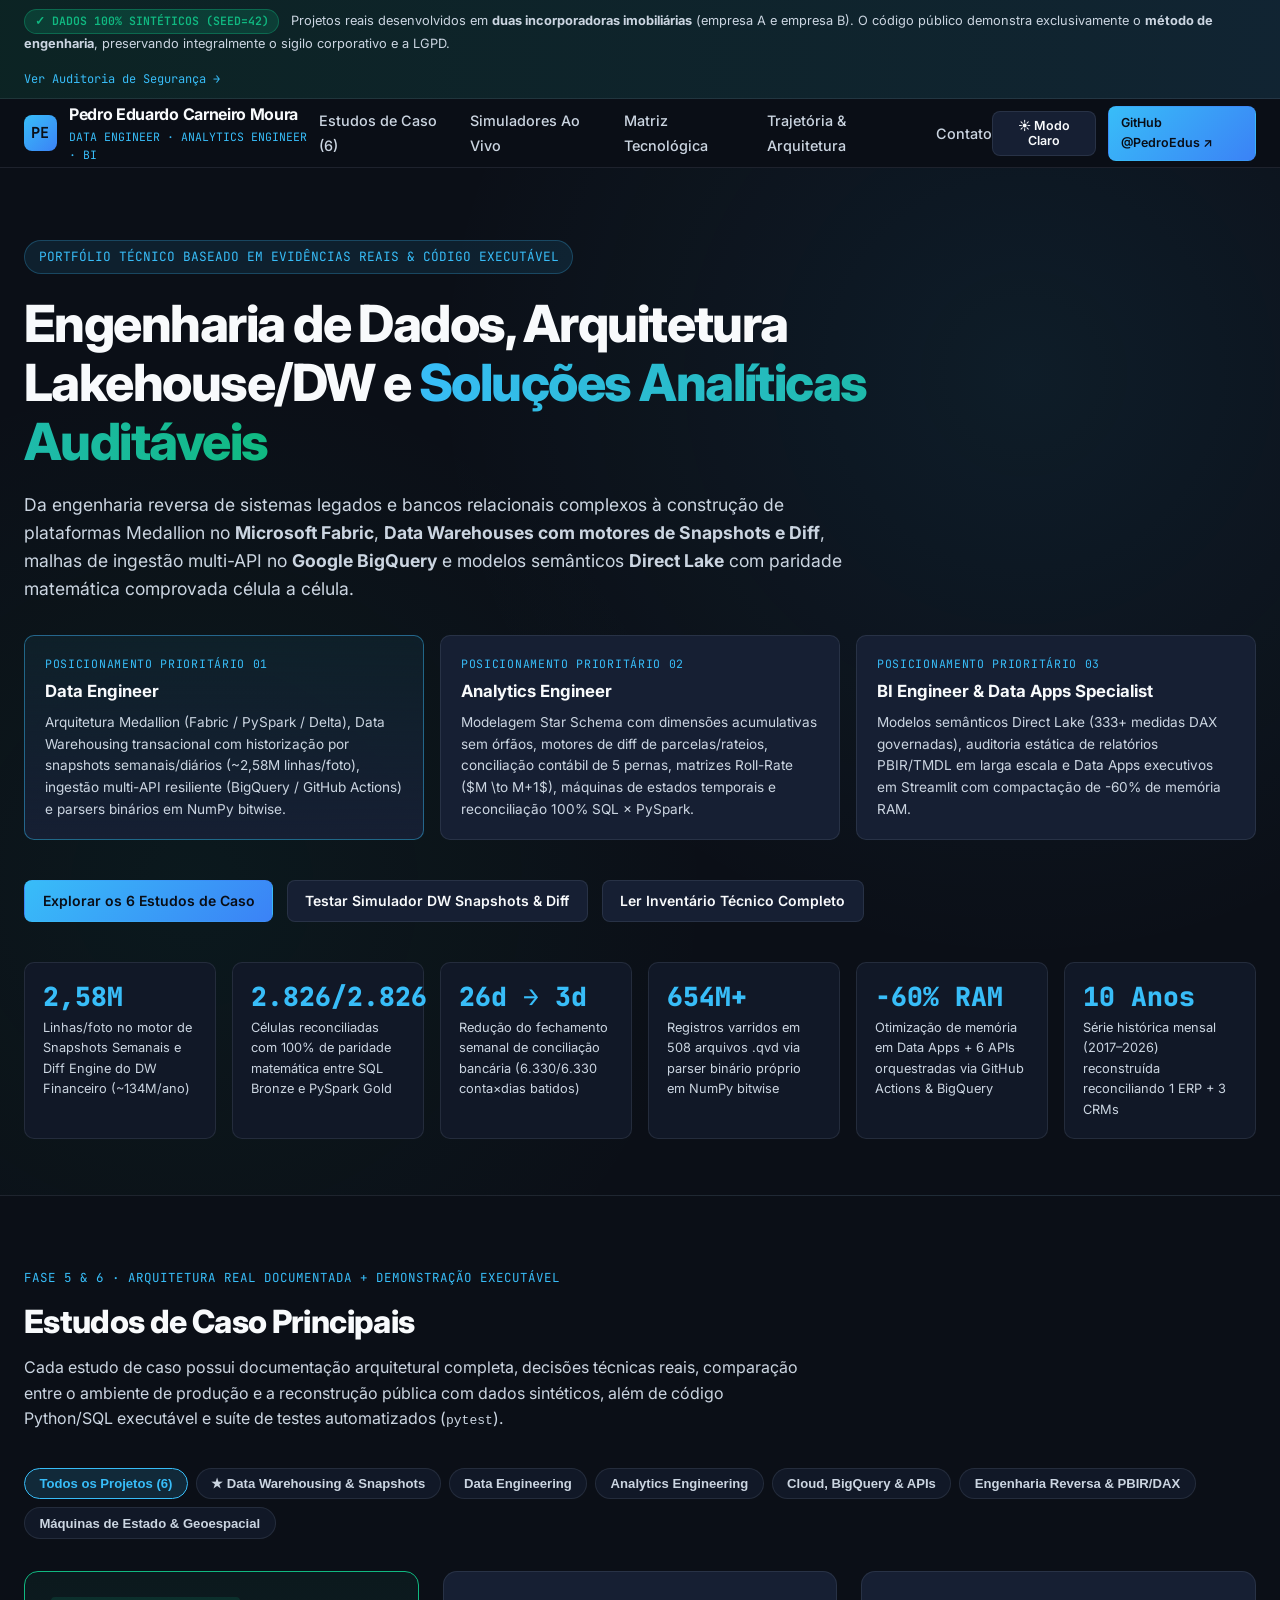
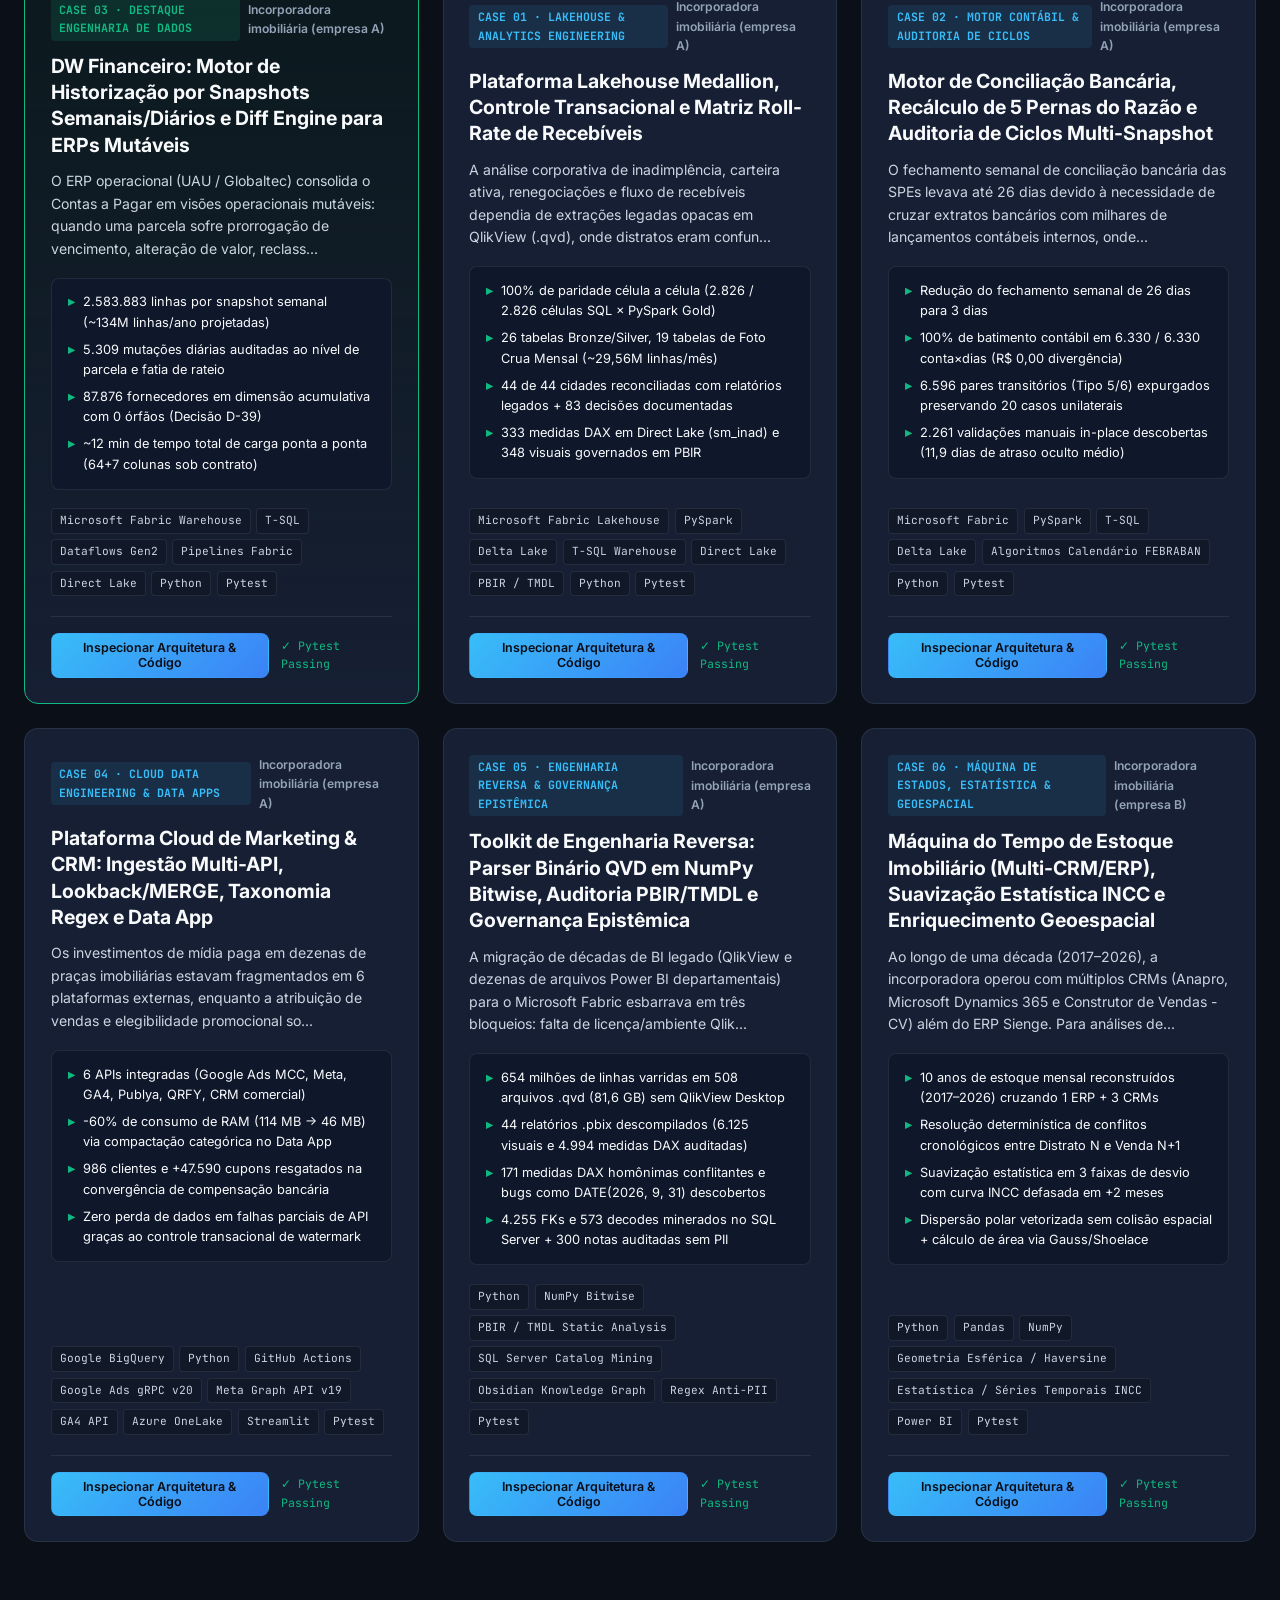
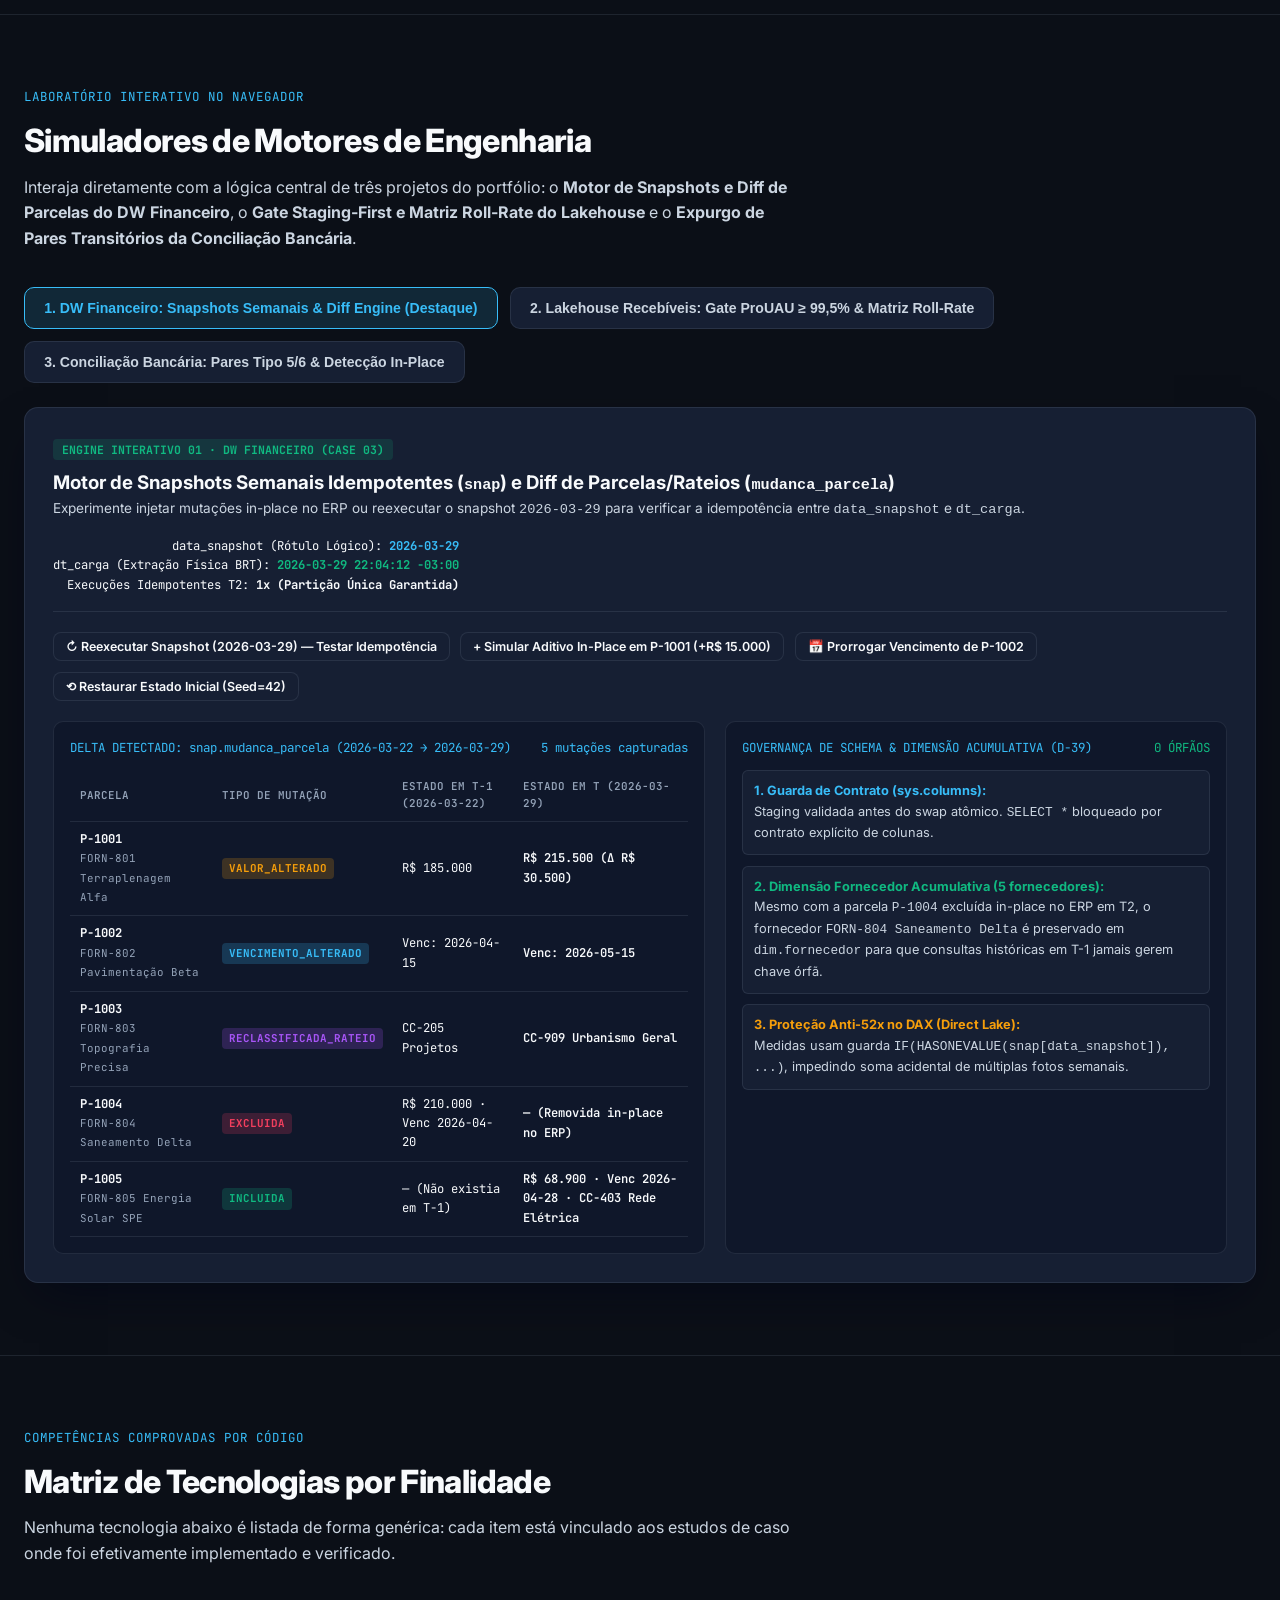
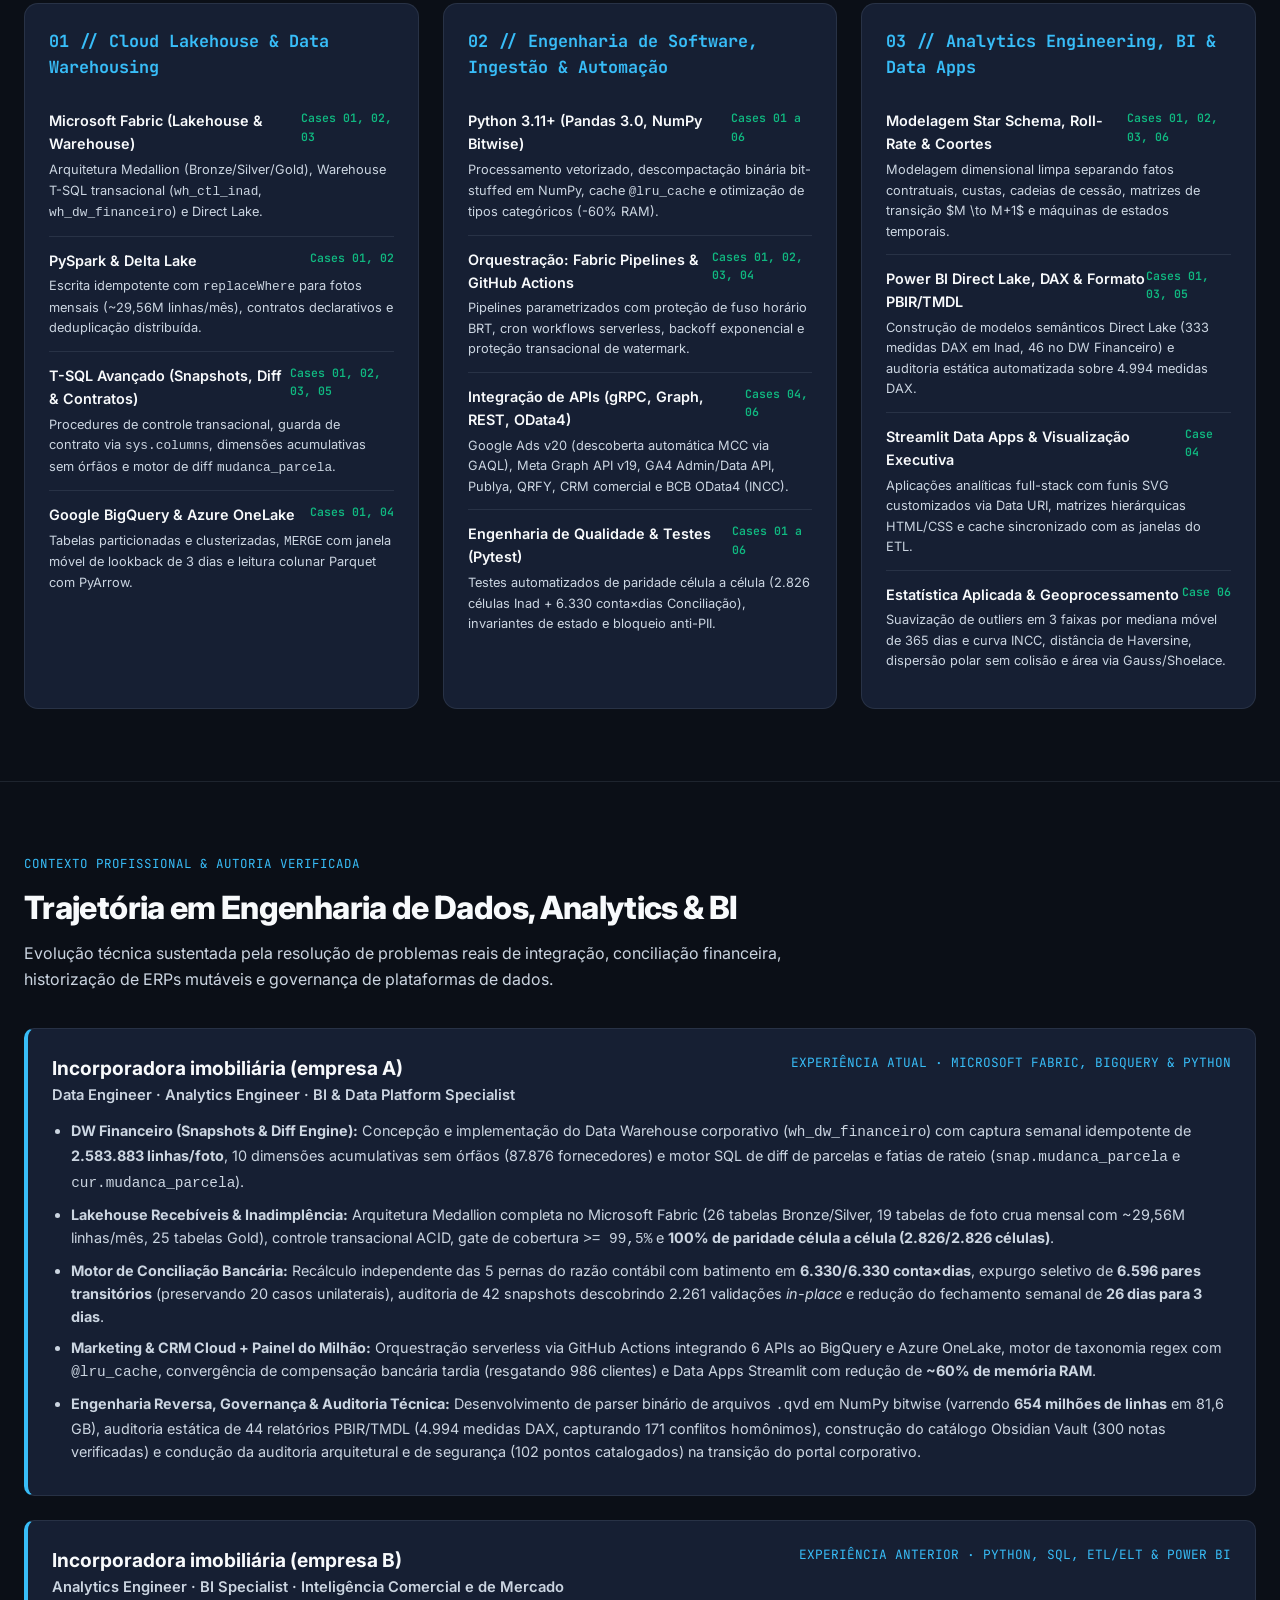
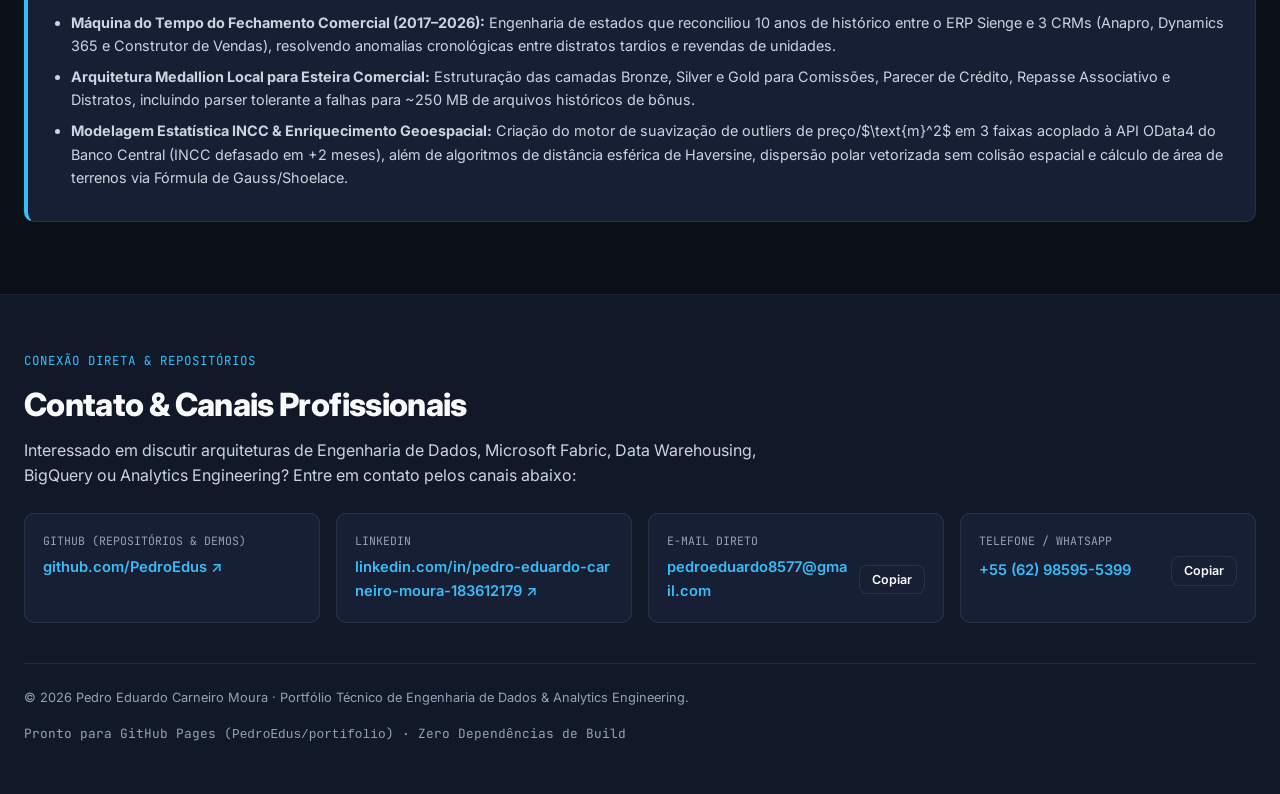
==== portfolio-site/index.html @ 9c54099f "Substitui o site simples pelo portfólio técnico detalhado Publica o site estático com 6 estudos de c" ====
<!DOCTYPE html>
<html lang="pt-BR" data-theme="dark">
<head>
  <meta charset="UTF-8" />
  <meta name="viewport" content="width=device-width, initial-scale=1.0" />
  <title>Pedro Eduardo Carneiro Moura | Portfólio de Engenharia de Dados, Analytics Engineering & BI</title>
  <meta name="description" content="Portfólio Técnico de Engenharia de Dados, Analytics Engineering e Business Intelligence construído a partir de arquiteturas reais em Microsoft Fabric, Data Warehouse Snapshots, PySpark, BigQuery e Python." />
  <link rel="preconnect" href="https://fonts.googleapis.com">
  <link rel="preconnect" href="https://fonts.gstatic.com" crossorigin>
  <link href="https://fonts.googleapis.com/css2?family=Inter:wght@400;500;600;700;800&family=JetBrains+Mono:wght@400;600;700&display=swap" rel="stylesheet">
  <link rel="stylesheet" href="assets/css/styles.css" />
</head>
<body>

  <!-- Top Governance & Confidentiality Banner -->
  <div class="gov-banner">
    <div class="container gov-banner-inner">
      <div>
        <span class="gov-badge">✓ DADOS 100% SINTÉTICOS (SEED=42)</span>
        <span style="margin-left: 0.5rem;">
          Projetos reais desenvolvidos em <strong>duas incorporadoras imobiliárias</strong> (empresa A e empresa B). O código público demonstra exclusivamente o <strong>método de engenharia</strong>, preservando integralmente o sigilo corporativo e a LGPD.
        </span>
      </div>
      <a href="../docs/03-revisao-seguranca.md" style="color: var(--accent-cyan); font-family: var(--font-mono); font-size: 0.75rem; text-decoration: none;">
        Ver Auditoria de Segurança →
      </a>
    </div>
  </div>

  <!-- Sticky Navigation -->
  <header class="navbar">
    <div class="container nav-inner">
      <a href="#topo" class="brand">
        <div class="brand-mark">PE</div>
        <div class="brand-text">
          <span class="brand-name">Pedro Eduardo Carneiro Moura</span>
          <span class="brand-role">DATA ENGINEER · ANALYTICS ENGINEER · BI</span>
        </div>
      </a>

      <ul class="nav-links">
        <li><a href="#estudos-de-caso">Estudos de Caso (6)</a></li>
        <li><a href="#simuladores">Simuladores Ao Vivo</a></li>
        <li><a href="#stack-tecnica">Matriz Tecnológica</a></li>
        <li><a href="#trajetoria">Trajetória & Arquitetura</a></li>
        <li><a href="#contato">Contato</a></li>
      </ul>

      <div class="nav-actions">
        <button id="theme-toggle-btn" class="btn btn-outline btn-sm" onclick="toggleTheme()">
          ☀ Modo Claro
        </button>
        <a href="https://github.com/PedroEdus" target="_blank" rel="noopener noreferrer" class="btn btn-primary btn-sm">
          GitHub @PedroEdus ↗
        </a>
      </div>
    </div>
  </header>

  <!-- Hero Section -->
  <section id="topo" class="hero">
    <div class="container">
      <div class="hero-eyebrow">
        <span>PORTFÓLIO TÉCNICO BASEADO EM EVIDÊNCIAS REAIS & CÓDIGO EXECUTÁVEL</span>
      </div>
      <h1 class="hero-title">
        Engenharia de Dados, Arquitetura Lakehouse/DW e <span>Soluções Analíticas Auditáveis</span>
      </h1>
      <p class="hero-subtitle">
        Da engenharia reversa de sistemas legados e bancos relacionais complexos à construção de plataformas Medallion no <strong>Microsoft Fabric</strong>, <strong>Data Warehouses com motores de Snapshots e Diff</strong>, malhas de ingestão multi-API no <strong>Google BigQuery</strong> e modelos semânticos <strong>Direct Lake</strong> com paridade matemática comprovada célula a célula.
      </p>

      <!-- Priority Positioning Cards -->
      <div class="positioning-grid">
        <div class="pos-card rank-1">
          <div class="pos-rank">Posicionamento Prioritário 01</div>
          <div class="pos-role">Data Engineer</div>
          <p class="pos-desc">
            Arquitetura Medallion (Fabric / PySpark / Delta), Data Warehousing transacional com historização por snapshots semanais/diários (~2,58M linhas/foto), ingestão multi-API resiliente (BigQuery / GitHub Actions) e parsers binários em NumPy bitwise.
          </p>
        </div>
        <div class="pos-card">
          <div class="pos-rank">Posicionamento Prioritário 02</div>
          <div class="pos-role">Analytics Engineer</div>
          <p class="pos-desc">
            Modelagem Star Schema com dimensões acumulativas sem órfãos, motores de diff de parcelas/rateios, conciliação contábil de 5 pernas, matrizes Roll-Rate ($M \to M+1$), máquinas de estados temporais e reconciliação 100% SQL × PySpark.
          </p>
        </div>
        <div class="pos-card">
          <div class="pos-rank">Posicionamento Prioritário 03</div>
          <div class="pos-role">BI Engineer & Data Apps Specialist</div>
          <p class="pos-desc">
            Modelos semânticos Direct Lake (333+ medidas DAX governadas), auditoria estática de relatórios PBIR/TMDL em larga escala e Data Apps executivos em Streamlit com compactação de -60% de memória RAM.
          </p>
        </div>
      </div>

      <div style="display: flex; flex-wrap: wrap; gap: 0.85rem; margin-bottom: 2.5rem;">
        <a href="#estudos-de-caso" class="btn btn-primary">Explorar os 6 Estudos de Caso</a>
        <a href="#simuladores" class="btn btn-outline">Testar Simulador DW Snapshots & Diff</a>
        <a href="../docs/01-inventario.md" class="btn btn-outline">Ler Inventário Técnico Completo</a>
      </div>

      <!-- Verified Impact Counters -->
      <div class="stats-grid">
        <div class="stat-card" onclick="openProjectModal('projeto-03-dw-snapshots-diff')">
          <div class="stat-value">2,58M</div>
          <div class="stat-label">Linhas/foto no motor de Snapshots Semanais e Diff Engine do DW Financeiro (~134M/ano)</div>
        </div>
        <div class="stat-card" onclick="openProjectModal('projeto-01-lakehouse-recebiveis')">
          <div class="stat-value">2.826/2.826</div>
          <div class="stat-label">Células reconciliadas com 100% de paridade matemática entre SQL Bronze e PySpark Gold</div>
        </div>
        <div class="stat-card" onclick="openProjectModal('projeto-02-conciliacao-bancaria')">
          <div class="stat-value">26d → 3d</div>
          <div class="stat-label">Redução do fechamento semanal de conciliação bancária (6.330/6.330 conta×dias batidos)</div>
        </div>
        <div class="stat-card" onclick="openProjectModal('projeto-05-engenharia-reversa-bi')">
          <div class="stat-value">654M+</div>
          <div class="stat-label">Registros varridos em 508 arquivos .qvd via parser binário próprio em NumPy bitwise</div>
        </div>
        <div class="stat-card" onclick="openProjectModal('projeto-04-marketing-crm-cloud')">
          <div class="stat-value">-60% RAM</div>
          <div class="stat-label">Otimização de memória em Data Apps + 6 APIs orquestradas via GitHub Actions & BigQuery</div>
        </div>
        <div class="stat-card" onclick="openProjectModal('projeto-06-maquina-estados-imobiliario')">
          <div class="stat-value">10 Anos</div>
          <div class="stat-label">Série histórica mensal (2017–2026) reconstruída reconciliando 1 ERP + 3 CRMs</div>
        </div>
      </div>
    </div>
  </section>

  <!-- Section: 6 Case Studies -->
  <section id="estudos-de-caso" class="section">
    <div class="container">
      <div class="section-header">
        <span class="section-tag">FASE 5 & 6 · ARQUITETURA REAL DOCUMENTADA + DEMONSTRAÇÃO EXECUTÁVEL</span>
        <h2 class="section-title">Estudos de Caso Principais</h2>
        <p class="section-desc">
          Cada estudo de caso possui documentação arquitetural completa, decisões técnicas reais, comparação entre o ambiente de produção e a reconstrução pública com dados sintéticos, além de código Python/SQL executável e suíte de testes automatizados (<code>pytest</code>).
        </p>
      </div>

      <!-- Filter Bar -->
      <div class="filter-bar">
        <button class="filter-chip active" onclick="setFilter('ALL', this)">Todos os Projetos (6)</button>
        <button class="filter-chip" onclick="setFilter('Data Warehousing & Snapshots', this)">★ Data Warehousing & Snapshots</button>
        <button class="filter-chip" onclick="setFilter('Data Engineering', this)">Data Engineering</button>
        <button class="filter-chip" onclick="setFilter('Analytics Engineering', this)">Analytics Engineering</button>
        <button class="filter-chip" onclick="setFilter('Cloud & APIs', this)">Cloud, BigQuery & APIs</button>
        <button class="filter-chip" onclick="setFilter('Reverse Engineering & Governance', this)">Engenharia Reversa & PBIR/DAX</button>
        <button class="filter-chip" onclick="setFilter('State Machines & Algorithms', this)">Máquinas de Estado & Geoespacial</button>
      </div>

      <!-- Projects Grid populated by app.js -->
      <div id="projects-grid" class="projects-grid"></div>
    </div>
  </section>

  <!-- Section: Interactive Engineering Simulators -->
  <section id="simuladores" class="section">
    <div class="container">
      <div class="section-header">
        <span class="section-tag">LABORATÓRIO INTERATIVO NO NAVEGADOR</span>
        <h2 class="section-title">Simuladores de Motores de Engenharia</h2>
        <p class="section-desc">
          Interaja diretamente com a lógica central de três projetos do portfólio: o <strong>Motor de Snapshots e Diff de Parcelas do DW Financeiro</strong>, o <strong>Gate Staging-First e Matriz Roll-Rate do Lakehouse</strong> e o <strong>Expurgo de Pares Transitórios da Conciliação Bancária</strong>.
        </p>
      </div>

      <div class="sim-tabs">
        <button class="sim-tab active" onclick="switchSimulatorTab('dw', this)">
          1. DW Financeiro: Snapshots Semanais & Diff Engine (Destaque)
        </button>
        <button class="sim-tab" onclick="switchSimulatorTab('lakehouse', this)">
          2. Lakehouse Recebíveis: Gate ProUAU ≥ 99,5% & Matriz Roll-Rate
        </button>
        <button class="sim-tab" onclick="switchSimulatorTab('conciliacao', this)">
          3. Conciliação Bancária: Pares Tipo 5/6 & Detecção In-Place
        </button>
      </div>

      <div id="simulator-Mount" class="simulator-panel"></div>
    </div>
  </section>

  <!-- Section: Technical Stack Matrix -->
  <section id="stack-tecnica" class="section">
    <div class="container">
      <div class="section-header">
        <span class="section-tag">COMPETÊNCIAS COMPROVADAS POR CÓDIGO</span>
        <h2 class="section-title">Matriz de Tecnologias por Finalidade</h2>
        <p class="section-desc">
          Nenhuma tecnologia abaixo é listada de forma genérica: cada item está vinculado aos estudos de caso onde foi efetivamente implementado e verificado.
        </p>
      </div>

      <div class="stack-columns">
        <div class="stack-group">
          <h3>01 // Cloud Lakehouse & Data Warehousing</h3>
          <div class="stack-item">
            <div class="stack-item-top">
              <span>Microsoft Fabric (Lakehouse & Warehouse)</span>
              <span class="stack-level">Cases 01, 02, 03</span>
            </div>
            <p style="font-size: 0.8rem; color: var(--text-secondary);">Arquitetura Medallion (Bronze/Silver/Gold), Warehouse T-SQL transacional (<code>wh_ctl_inad</code>, <code>wh_dw_financeiro</code>) e Direct Lake.</p>
          </div>
          <div class="stack-item">
            <div class="stack-item-top">
              <span>PySpark & Delta Lake</span>
              <span class="stack-level">Cases 01, 02</span>
            </div>
            <p style="font-size: 0.8rem; color: var(--text-secondary);">Escrita idempotente com <code>replaceWhere</code> para fotos mensais (~29,56M linhas/mês), contratos declarativos e deduplicação distribuída.</p>
          </div>
          <div class="stack-item">
            <div class="stack-item-top">
              <span>T-SQL Avançado (Snapshots, Diff & Contratos)</span>
              <span class="stack-level">Cases 01, 02, 03, 05</span>
            </div>
            <p style="font-size: 0.8rem; color: var(--text-secondary);">Procedures de controle transacional, guarda de contrato via <code>sys.columns</code>, dimensões acumulativas sem órfãos e motor de diff <code>mudanca_parcela</code>.</p>
          </div>
          <div class="stack-item">
            <div class="stack-item-top">
              <span>Google BigQuery & Azure OneLake</span>
              <span class="stack-level">Cases 01, 04</span>
            </div>
            <p style="font-size: 0.8rem; color: var(--text-secondary);">Tabelas particionadas e clusterizadas, <code>MERGE</code> com janela móvel de lookback de 3 dias e leitura colunar Parquet com PyArrow.</p>
          </div>
        </div>

        <div class="stack-group">
          <h3>02 // Engenharia de Software, Ingestão & Automação</h3>
          <div class="stack-item">
            <div class="stack-item-top">
              <span>Python 3.11+ (Pandas 3.0, NumPy Bitwise)</span>
              <span class="stack-level">Cases 01 a 06</span>
            </div>
            <p style="font-size: 0.8rem; color: var(--text-secondary);">Processamento vetorizado, descompactação binária bit-stuffed em NumPy, cache <code>@lru_cache</code> e otimização de tipos categóricos (-60% RAM).</p>
          </div>
          <div class="stack-item">
            <div class="stack-item-top">
              <span>Orquestração: Fabric Pipelines & GitHub Actions</span>
              <span class="stack-level">Cases 01, 02, 03, 04</span>
            </div>
            <p style="font-size: 0.8rem; color: var(--text-secondary);">Pipelines parametrizados com proteção de fuso horário BRT, cron workflows serverless, backoff exponencial e proteção transacional de watermark.</p>
          </div>
          <div class="stack-item">
            <div class="stack-item-top">
              <span>Integração de APIs (gRPC, Graph, REST, OData4)</span>
              <span class="stack-level">Cases 04, 06</span>
            </div>
            <p style="font-size: 0.8rem; color: var(--text-secondary);">Google Ads v20 (descoberta automática MCC via GAQL), Meta Graph API v19, GA4 Admin/Data API, Publya, QRFY, CRM comercial e BCB OData4 (INCC).</p>
          </div>
          <div class="stack-item">
            <div class="stack-item-top">
              <span>Engenharia de Qualidade & Testes (Pytest)</span>
              <span class="stack-level">Cases 01 a 06</span>
            </div>
            <p style="font-size: 0.8rem; color: var(--text-secondary);">Testes automatizados de paridade célula a célula (2.826 células Inad + 6.330 conta×dias Conciliação), invariantes de estado e bloqueio anti-PII.</p>
          </div>
        </div>

        <div class="stack-group">
          <h3>03 // Analytics Engineering, BI & Data Apps</h3>
          <div class="stack-item">
            <div class="stack-item-top">
              <span>Modelagem Star Schema, Roll-Rate & Coortes</span>
              <span class="stack-level">Cases 01, 02, 03, 06</span>
            </div>
            <p style="font-size: 0.8rem; color: var(--text-secondary);">Modelagem dimensional limpa separando fatos contratuais, custas, cadeias de cessão, matrizes de transição $M \to M+1$ e máquinas de estados temporais.</p>
          </div>
          <div class="stack-item">
            <div class="stack-item-top">
              <span>Power BI Direct Lake, DAX & Formato PBIR/TMDL</span>
              <span class="stack-level">Cases 01, 03, 05</span>
            </div>
            <p style="font-size: 0.8rem; color: var(--text-secondary);">Construção de modelos semânticos Direct Lake (333 medidas DAX em Inad, 46 no DW Financeiro) e auditoria estática automatizada sobre 4.994 medidas DAX.</p>
          </div>
          <div class="stack-item">
            <div class="stack-item-top">
              <span>Streamlit Data Apps & Visualização Executiva</span>
              <span class="stack-level">Case 04</span>
            </div>
            <p style="font-size: 0.8rem; color: var(--text-secondary);">Aplicações analíticas full-stack com funis SVG customizados via Data URI, matrizes hierárquicas HTML/CSS e cache sincronizado com as janelas do ETL.</p>
          </div>
          <div class="stack-item">
            <div class="stack-item-top">
              <span>Estatística Aplicada & Geoprocessamento</span>
              <span class="stack-level">Case 06</span>
            </div>
            <p style="font-size: 0.8rem; color: var(--text-secondary);">Suavização de outliers em 3 faixas por mediana móvel de 365 dias e curva INCC, distância de Haversine, dispersão polar sem colisão e área via Gauss/Shoelace.</p>
          </div>
        </div>
      </div>
    </div>
  </section>

  <!-- Section: Trajectory & Architectural Governance -->
  <section id="trajetoria" class="section">
    <div class="container">
      <div class="section-header">
        <span class="section-tag">CONTEXTO PROFISSIONAL & AUTORIA VERIFICADA</span>
        <h2 class="section-title">Trajetória em Engenharia de Dados, Analytics & BI</h2>
        <p class="section-desc">
          Evolução técnica sustentada pela resolução de problemas reais de integração, conciliação financeira, historização de ERPs mutáveis e governança de plataformas de dados.
        </p>
      </div>

      <div class="timeline">
        <div class="timeline-card">
          <div class="timeline-meta">
            <div>
              <div class="timeline-company">Incorporadora imobiliária (empresa A)</div>
              <div style="color: var(--text-secondary); font-weight: 600; font-size: 0.92rem;">Data Engineer · Analytics Engineer · BI & Data Platform Specialist</div>
            </div>
            <span class="timeline-period">EXPERIÊNCIA ATUAL · MICROSOFT FABRIC, BIGQUERY & PYTHON</span>
          </div>
          <ul class="timeline-list">
            <li><strong>DW Financeiro (Snapshots & Diff Engine):</strong> Concepção e implementação do Data Warehouse corporativo (<code>wh_dw_financeiro</code>) com captura semanal idempotente de <strong>2.583.883 linhas/foto</strong>, 10 dimensões acumulativas sem órfãos (87.876 fornecedores) e motor SQL de diff de parcelas e fatias de rateio (<code>snap.mudanca_parcela</code> e <code>cur.mudanca_parcela</code>).</li>
            <li><strong>Lakehouse Recebíveis & Inadimplência:</strong> Arquitetura Medallion completa no Microsoft Fabric (26 tabelas Bronze/Silver, 19 tabelas de foto crua mensal com ~29,56M linhas/mês, 25 tabelas Gold), controle transacional ACID, gate de cobertura <code>&gt;= 99,5%</code> e <strong>100% de paridade célula a célula (2.826/2.826 células)</strong>.</li>
            <li><strong>Motor de Conciliação Bancária:</strong> Recálculo independente das 5 pernas do razão contábil com batimento em <strong>6.330/6.330 conta×dias</strong>, expurgo seletivo de <strong>6.596 pares transitórios</strong> (preservando 20 casos unilaterais), auditoria de 42 snapshots descobrindo 2.261 validações <em>in-place</em> e redução do fechamento semanal de <strong>26 dias para 3 dias</strong>.</li>
            <li><strong>Marketing & CRM Cloud + Painel do Milhão:</strong> Orquestração serverless via GitHub Actions integrando 6 APIs ao BigQuery e Azure OneLake, motor de taxonomia regex com <code>@lru_cache</code>, convergência de compensação bancária tardia (resgatando 986 clientes) e Data Apps Streamlit com redução de <strong>~60% de memória RAM</strong>.</li>
            <li><strong>Engenharia Reversa, Governança & Auditoria Técnica:</strong> Desenvolvimento de parser binário de arquivos <code>.qvd</code> em NumPy bitwise (varrendo <strong>654 milhões de linhas</strong> em 81,6 GB), auditoria estática de 44 relatórios PBIR/TMDL (4.994 medidas DAX, capturando 171 conflitos homônimos), construção do catálogo Obsidian Vault (300 notas verificadas) e condução da auditoria arquitetural e de segurança (102 pontos catalogados) na transição do portal corporativo.</li>
          </ul>
        </div>

        <div class="timeline-card">
          <div class="timeline-meta">
            <div>
              <div class="timeline-company">Incorporadora imobiliária (empresa B)</div>
              <div style="color: var(--text-secondary); font-weight: 600; font-size: 0.92rem;">Analytics Engineer · BI Specialist · Inteligência Comercial e de Mercado</div>
            </div>
            <span class="timeline-period">EXPERIÊNCIA ANTERIOR · PYTHON, SQL, ETL/ELT & POWER BI</span>
          </div>
          <ul class="timeline-list">
            <li><strong>Máquina do Tempo do Fechamento Comercial (2017–2026):</strong> Engenharia de estados que reconciliou 10 anos de histórico entre o ERP Sienge e 3 CRMs (Anapro, Dynamics 365 e Construtor de Vendas), resolvendo anomalias cronológicas entre distratos tardios e revendas de unidades.</li>
            <li><strong>Arquitetura Medallion Local para Esteira Comercial:</strong> Estruturação das camadas Bronze, Silver e Gold para Comissões, Parecer de Crédito, Repasse Associativo e Distratos, incluindo parser tolerante a falhas para ~250 MB de arquivos históricos de bônus.</li>
            <li><strong>Modelagem Estatística INCC & Enriquecimento Geoespacial:</strong> Criação do motor de suavização de outliers de preço/$\text{m}^2$ em 3 faixas acoplado à API OData4 do Banco Central (INCC defasado em +2 meses), além de algoritmos de distância esférica de Haversine, dispersão polar vetorizada sem colisão espacial e cálculo de área de terrenos via Fórmula de Gauss/Shoelace.</li>
          </ul>
        </div>
      </div>
    </div>
  </section>

  <!-- Footer & Contact Section -->
  <footer id="contato" class="footer">
    <div class="container">
      <div class="section-header" style="margin-bottom: 1rem;">
        <span class="section-tag">CONEXÃO DIRETA & REPOSITÓRIOS</span>
        <h2 class="section-title">Contato & Canais Profissionais</h2>
        <p class="section-desc">
          Interessado em discutir arquiteturas de Engenharia de Dados, Microsoft Fabric, Data Warehousing, BigQuery ou Analytics Engineering? Entre em contato pelos canais abaixo:
        </p>
      </div>

      <div id="copy-toast" style="display:none; margin-bottom: 1rem; padding: 0.5rem 1rem; background: rgba(16,185,129,0.2); border: 1px solid var(--accent-emerald); color: var(--accent-emerald); border-radius: 6px; font-family: var(--font-mono); font-size: 0.8rem;"></div>

      <div class="contact-cards">
        <div class="contact-card">
          <span class="contact-label">GitHub (Repositórios & Demos)</span>
          <a href="https://github.com/PedroEdus" target="_blank" rel="noopener noreferrer" class="contact-val">
            github.com/PedroEdus ↗
          </a>
        </div>

        <div class="contact-card">
          <span class="contact-label">LinkedIn</span>
          <a href="https://www.linkedin.com/in/pedro-eduardo-carneiro-moura-183612179/" target="_blank" rel="noopener noreferrer" class="contact-val">
            linkedin.com/in/pedro-eduardo-carneiro-moura-183612179 ↗
          </a>
        </div>

        <div class="contact-card">
          <span class="contact-label">E-mail Direto</span>
          <div style="display:flex; justify-content:space-between; align-items:center; gap:0.5rem;">
            <a href="mailto:pedroeduardo8577@gmail.com" class="contact-val" id="contact-email">pedroeduardo8577@gmail.com</a>
            <button class="btn btn-outline btn-sm" onclick="copyContact(document.getElementById('contact-email').textContent, 'E-mail')">Copiar</button>
          </div>
        </div>

        <div class="contact-card">
          <span class="contact-label">Telefone / WhatsApp</span>
          <div style="display:flex; justify-content:space-between; align-items:center; gap:0.5rem;">
            <a href="tel:+5562985955399" class="contact-val" id="contact-phone">+55 (62) 98595-5399</a>
            <button class="btn btn-outline btn-sm" onclick="copyContact(document.getElementById('contact-phone').textContent, 'Telefone')">Copiar</button>
          </div>
        </div>
      </div>

      <div style="margin-top: 2.5rem; padding-top: 1.5rem; border-top: 1px solid var(--border-subtle); display: flex; justify-content: space-between; flex-wrap: wrap; gap: 1rem; font-size: 0.8rem; color: var(--text-muted);">
        <div>
          © 2026 Pedro Eduardo Carneiro Moura · Portfólio Técnico de Engenharia de Dados & Analytics Engineering.
        </div>
        <div style="font-family: var(--font-mono);">
          Pronto para GitHub Pages (<code>PedroEdus/portifolio</code>) · Zero Dependências de Build
        </div>
      </div>
    </div>
  </footer>

  <!-- Deep-Dive Project Modal -->
  <div id="project-modal" class="modal-backdrop" role="dialog" aria-modal="true">
    <div class="modal-content">
      <button class="modal-close" onclick="closeProjectModal()">✕ FECHAR [ESC]</button>
      <div id="modal-body"></div>
    </div>
  </div>

  <script src="assets/js/app.js"></script>
</body>
</html>
---- portfolio-site/assets/css/styles.css ----
:root {
  --bg-primary: #0b0f17;
  --bg-secondary: #111827;
  --bg-card: #161f33;
  --bg-card-hover: #1c2740;
  --bg-elevated: #0f172a;
  --border-subtle: rgba(148, 163, 184, 0.14);
  --border-highlight: rgba(56, 189, 248, 0.45);
  --text-primary: #f8fafc;
  --text-secondary: #cbd5e1;
  --text-muted: #94a3b8;
  --accent-cyan: #38bdf8;
  --accent-blue: #3b82f6;
  --accent-emerald: #10b981;
  --accent-amber: #f59e0b;
  --accent-rose: #f43f5e;
  --accent-purple: #a855f7;
  --font-sans: 'Inter', -apple-system, BlinkMacSystemFont, 'Segoe UI', Roboto, sans-serif;
  --font-mono: 'JetBrains Mono', 'Fira Code', Consolas, monospace;
  --shadow-lg: 0 20px 45px -15px rgba(2, 6, 23, 0.75);
  --radius-md: 10px;
  --radius-lg: 14px;
}

[data-theme="light"] {
  --bg-primary: #f8fafc;
  --bg-secondary: #f1f5f9;
  --bg-card: #ffffff;
  --bg-card-hover: #f8fafc;
  --bg-elevated: #e2e8f0;
  --border-subtle: rgba(15, 23, 42, 0.12);
  --border-highlight: rgba(2, 132, 199, 0.5);
  --text-primary: #0f172a;
  --text-secondary: #334155;
  --text-muted: #64748b;
  --accent-cyan: #0284c7;
  --accent-blue: #2563eb;
  --accent-emerald: #059669;
  --accent-amber: #d97706;
  --accent-rose: #e11d48;
  --accent-purple: #7c3aed;
  --shadow-lg: 0 15px 35px -10px rgba(15, 23, 42, 0.1);
}

* {
  box-sizing: border-box;
  margin: 0;
  padding: 0;
}

html {
  scroll-behavior: smooth;
}

body {
  font-family: var(--font-sans);
  background-color: var(--bg-primary);
  color: var(--text-primary);
  line-height: 1.6;
  overflow-x: hidden;
  transition: background-color 0.2s ease, color 0.2s ease;
}

.container {
  max-width: 1280px;
  margin: 0 auto;
  padding: 0 1.5rem;
}

/* Top Confidentiality Banner */
.gov-banner {
  background: linear-gradient(90deg, rgba(16, 185, 129, 0.12), rgba(56, 189, 248, 0.12));
  border-bottom: 1px solid var(--border-subtle);
  font-size: 0.8rem;
  color: var(--text-secondary);
  padding: 0.55rem 0;
}

.gov-banner-inner {
  display: flex;
  align-items: center;
  justify-content: space-between;
  gap: 1rem;
  flex-wrap: wrap;
}

.gov-badge {
  display: inline-flex;
  align-items: center;
  gap: 0.4rem;
  background: rgba(16, 185, 129, 0.18);
  color: var(--accent-emerald);
  border: 1px solid rgba(16, 185, 129, 0.35);
  padding: 0.15rem 0.6rem;
  border-radius: 999px;
  font-family: var(--font-mono);
  font-size: 0.72rem;
  font-weight: 600;
  white-space: nowrap;
}

/* Navbar */
.navbar {
  position: sticky;
  top: 0;
  z-index: 100;
  background: rgba(11, 15, 23, 0.85);
  backdrop-filter: blur(12px);
  border-bottom: 1px solid var(--border-subtle);
}

[data-theme="light"] .navbar {
  background: rgba(248, 250, 252, 0.88);
}

.nav-inner {
  display: flex;
  align-items: center;
  justify-content: space-between;
  height: 68px;
}

.brand {
  display: flex;
  align-items: center;
  gap: 0.75rem;
  text-decoration: none;
  color: var(--text-primary);
}

.brand-mark {
  width: 36px;
  height: 36px;
  border-radius: 8px;
  background: linear-gradient(135deg, var(--accent-cyan), var(--accent-blue));
  display: grid;
  place-items: center;
  font-family: var(--font-mono);
  font-weight: 700;
  color: #0b0f17;
  font-size: 0.95rem;
}

.brand-text {
  display: flex;
  flex-direction: column;
}

.brand-name {
  font-weight: 700;
  font-size: 1rem;
  letter-spacing: -0.02em;
}

.brand-role {
  font-family: var(--font-mono);
  font-size: 0.72rem;
  color: var(--accent-cyan);
}

.nav-links {
  display: flex;
  align-items: center;
  gap: 1.5rem;
  list-style: none;
}

.nav-links a {
  color: var(--text-secondary);
  text-decoration: none;
  font-size: 0.9rem;
  font-weight: 500;
  transition: color 0.15s;
}

.nav-links a:hover {
  color: var(--accent-cyan);
}

.nav-actions {
  display: flex;
  align-items: center;
  gap: 0.75rem;
}

.btn {
  display: inline-flex;
  align-items: center;
  gap: 0.5rem;
  padding: 0.55rem 1.1rem;
  border-radius: 8px;
  font-size: 0.875rem;
  font-weight: 600;
  text-decoration: none;
  cursor: pointer;
  border: 1px solid transparent;
  transition: all 0.18s ease;
  font-family: var(--font-sans);
}

.btn-primary {
  background: linear-gradient(135deg, var(--accent-cyan), var(--accent-blue));
  color: #090d16;
}

.btn-primary:hover {
  transform: translateY(-1px);
  box-shadow: 0 8px 20px -6px rgba(56, 189, 248, 0.5);
}

.btn-outline {
  background: var(--bg-card);
  color: var(--text-primary);
  border-color: var(--border-subtle);
}

.btn-outline:hover {
  border-color: var(--accent-cyan);
  color: var(--accent-cyan);
}

.btn-sm {
  padding: 0.38rem 0.75rem;
  font-size: 0.78rem;
}

/* Hero Section */
.hero {
  padding: 4.5rem 0 3.5rem;
  border-bottom: 1px solid var(--border-subtle);
  background: radial-gradient(circle at 80% 20%, rgba(56, 189, 248, 0.08), transparent 45%),
              radial-gradient(circle at 15% 70%, rgba(16, 185, 129, 0.06), transparent 40%);
}

.hero-eyebrow {
  display: inline-flex;
  align-items: center;
  gap: 0.6rem;
  font-family: var(--font-mono);
  font-size: 0.8rem;
  color: var(--accent-cyan);
  background: rgba(56, 189, 248, 0.1);
  border: 1px solid rgba(56, 189, 248, 0.25);
  padding: 0.35rem 0.85rem;
  border-radius: 999px;
  margin-bottom: 1.25rem;
}

.hero-title {
  font-size: clamp(2.1rem, 4vw, 3.35rem);
  font-weight: 800;
  letter-spacing: -0.03em;
  line-height: 1.15;
  margin-bottom: 1.25rem;
  max-width: 980px;
}

.hero-title span {
  background: linear-gradient(90deg, var(--accent-cyan), var(--accent-emerald));
  -webkit-background-clip: text;
  -webkit-text-fill-color: transparent;
}

.hero-subtitle {
  font-size: 1.1rem;
  color: var(--text-secondary);
  max-width: 860px;
  margin-bottom: 2rem;
}

.positioning-grid {
  display: grid;
  grid-template-columns: repeat(auto-fit, minmax(290px, 1fr));
  gap: 1rem;
  margin-bottom: 2.5rem;
}

.pos-card {
  background: var(--bg-card);
  border: 1px solid var(--border-subtle);
  border-radius: var(--radius-md);
  padding: 1.15rem 1.25rem;
  position: relative;
}

.pos-card.rank-1 {
  border-color: var(--border-highlight);
  background: linear-gradient(180deg, rgba(56, 189, 248, 0.07), var(--bg-card));
}

.pos-rank {
  font-family: var(--font-mono);
  font-size: 0.72rem;
  text-transform: uppercase;
  letter-spacing: 0.06em;
  color: var(--accent-cyan);
  margin-bottom: 0.3rem;
}

.pos-role {
  font-size: 1.05rem;
  font-weight: 700;
  margin-bottom: 0.45rem;
}

.pos-desc {
  font-size: 0.85rem;
  color: var(--text-secondary);
}

/* Metrics Bar */
.stats-grid {
  display: grid;
  grid-template-columns: repeat(auto-fit, minmax(190px, 1fr));
  gap: 1rem;
  margin-top: 2rem;
}

.stat-card {
  background: var(--bg-secondary);
  border: 1px solid var(--border-subtle);
  border-radius: var(--radius-md);
  padding: 1.1rem;
  cursor: pointer;
  transition: transform 0.15s ease, border-color 0.15s ease;
}

.stat-card:hover {
  transform: translateY(-2px);
  border-color: var(--accent-cyan);
}

.stat-value {
  font-family: var(--font-mono);
  font-size: 1.65rem;
  font-weight: 800;
  color: var(--accent-cyan);
  line-height: 1.2;
}

.stat-label {
  font-size: 0.8rem;
  color: var(--text-secondary);
  margin-top: 0.35rem;
}

/* Section Headers */
.section {
  padding: 4.5rem 0;
  border-bottom: 1px solid var(--border-subtle);
}

.section-header {
  display: flex;
  flex-direction: column;
  gap: 0.5rem;
  margin-bottom: 2.25rem;
}

.section-tag {
  font-family: var(--font-mono);
  font-size: 0.78rem;
  color: var(--accent-cyan);
  text-transform: uppercase;
  letter-spacing: 0.08em;
}

.section-title {
  font-size: 2rem;
  font-weight: 800;
  letter-spacing: -0.02em;
}

.section-desc {
  color: var(--text-secondary);
  max-width: 780px;
}

/* Filter Bar */
.filter-bar {
  display: flex;
  flex-wrap: wrap;
  gap: 0.5rem;
  margin-bottom: 2rem;
}

.filter-chip {
  background: var(--bg-secondary);
  color: var(--text-secondary);
  border: 1px solid var(--border-subtle);
  padding: 0.45rem 0.9rem;
  border-radius: 999px;
  font-size: 0.82rem;
  font-weight: 600;
  cursor: pointer;
  transition: all 0.15s;
}

.filter-chip:hover,
.filter-chip.active {
  background: rgba(56, 189, 248, 0.15);
  color: var(--accent-cyan);
  border-color: var(--accent-cyan);
}

/* Case Studies Grid */
.projects-grid {
  display: grid;
  grid-template-columns: repeat(auto-fill, minmax(380px, 1fr));
  gap: 1.5rem;
}

@media (max-width: 480px) {
  .projects-grid {
    grid-template-columns: 1fr;
  }
}

.project-card {
  background: var(--bg-card);
  border: 1px solid var(--border-subtle);
  border-radius: var(--radius-lg);
  padding: 1.6rem;
  display: flex;
  flex-direction: column;
  justify-content: space-between;
  transition: all 0.2s ease;
  position: relative;
}

.project-card:hover {
  border-color: var(--border-highlight);
  background: var(--bg-card-hover);
  box-shadow: var(--shadow-lg);
}

.project-card.featured-highlight {
  border: 1.5px solid var(--accent-emerald);
  background: linear-gradient(180deg, rgba(16, 185, 129, 0.06), var(--bg-card));
}

.project-top-meta {
  display: flex;
  align-items: center;
  justify-content: space-between;
  gap: 0.5rem;
  margin-bottom: 0.75rem;
}

.project-code {
  font-family: var(--font-mono);
  font-size: 0.72rem;
  font-weight: 700;
  color: var(--accent-cyan);
  background: rgba(56, 189, 248, 0.1);
  padding: 0.2rem 0.55rem;
  border-radius: 4px;
}

.project-card.featured-highlight .project-code {
  color: var(--accent-emerald);
  background: rgba(16, 185, 129, 0.14);
}

.project-company {
  font-size: 0.76rem;
  color: var(--text-muted);
  font-weight: 600;
}

.project-title {
  font-size: 1.22rem;
  font-weight: 700;
  line-height: 1.35;
  margin-bottom: 0.75rem;
}

.project-summary {
  font-size: 0.88rem;
  color: var(--text-secondary);
  margin-bottom: 1.1rem;
}

.metrics-list {
  list-style: none;
  background: var(--bg-elevated);
  border: 1px solid var(--border-subtle);
  border-radius: 8px;
  padding: 0.85rem 1rem;
  margin-bottom: 1.15rem;
}

.metrics-list li {
  font-size: 0.8rem;
  color: var(--text-primary);
  margin-bottom: 0.4rem;
  display: flex;
  align-items: flex-start;
  gap: 0.5rem;
}

.metrics-list li:last-child {
  margin-bottom: 0;
}

.metrics-list li::before {
  content: "▸";
  color: var(--accent-emerald);
  font-weight: bold;
}

.tag-row {
  display: flex;
  flex-wrap: wrap;
  gap: 0.35rem;
  margin-bottom: 1.25rem;
}

.tech-tag {
  font-family: var(--font-mono);
  font-size: 0.7rem;
  background: var(--bg-secondary);
  color: var(--text-secondary);
  border: 1px solid var(--border-subtle);
  padding: 0.18rem 0.5rem;
  border-radius: 4px;
}

.project-actions {
  display: flex;
  align-items: center;
  justify-content: space-between;
  gap: 0.75rem;
  padding-top: 1rem;
  border-top: 1px solid var(--border-subtle);
}

/* Interactive Simulators Section */
.sim-tabs {
  display: flex;
  gap: 0.75rem;
  flex-wrap: wrap;
  margin-bottom: 1.5rem;
}

.sim-tab {
  background: var(--bg-card);
  color: var(--text-secondary);
  border: 1px solid var(--border-subtle);
  padding: 0.75rem 1.2rem;
  border-radius: var(--radius-md);
  font-weight: 600;
  font-size: 0.88rem;
  cursor: pointer;
  transition: all 0.15s;
}

.sim-tab.active {
  background: rgba(56, 189, 248, 0.14);
  color: var(--accent-cyan);
  border-color: var(--accent-cyan);
}

.simulator-panel {
  background: var(--bg-card);
  border: 1px solid var(--border-subtle);
  border-radius: var(--radius-lg);
  padding: 1.75rem;
  box-shadow: var(--shadow-lg);
}

.sim-header {
  display: flex;
  justify-content: space-between;
  align-items: flex-start;
  flex-wrap: wrap;
  gap: 1rem;
  margin-bottom: 1.25rem;
  padding-bottom: 1rem;
  border-bottom: 1px solid var(--border-subtle);
}

.sim-controls {
  display: flex;
  flex-wrap: wrap;
  gap: 0.65rem;
  margin-bottom: 1.25rem;
}

.sim-grid {
  display: grid;
  grid-template-columns: 1.3fr 1fr;
  gap: 1.25rem;
}

@media (max-width: 960px) {
  .sim-grid {
    grid-template-columns: 1fr;
  }
}

.sim-box {
  background: var(--bg-elevated);
  border: 1px solid var(--border-subtle);
  border-radius: var(--radius-md);
  padding: 1rem;
  overflow-x: auto;
}

.sim-box-title {
  font-family: var(--font-mono);
  font-size: 0.78rem;
  color: var(--accent-cyan);
  margin-bottom: 0.75rem;
  display: flex;
  justify-content: space-between;
  align-items: center;
}

.data-table {
  width: 100%;
  border-collapse: collapse;
  font-family: var(--font-mono);
  font-size: 0.76rem;
}

.data-table th,
.data-table td {
  padding: 0.5rem 0.6rem;
  text-align: left;
  border-bottom: 1px solid var(--border-subtle);
}

.data-table th {
  color: var(--text-muted);
  font-weight: 600;
  text-transform: uppercase;
  font-size: 0.68rem;
}

.badge-diff {
  display: inline-block;
  padding: 0.12rem 0.45rem;
  border-radius: 4px;
  font-size: 0.68rem;
  font-weight: 700;
}

.badge-diff.VALOR_ALTERADO { background: rgba(245, 158, 11, 0.2); color: var(--accent-amber); }
.badge-diff.VENCIMENTO_ALTERADO { background: rgba(56, 189, 248, 0.2); color: var(--accent-cyan); }
.badge-diff.RECLASSIFICADA_RATEIO { background: rgba(168, 85, 247, 0.2); color: var(--accent-purple); }
.badge-diff.INCLUIDA { background: rgba(16, 185, 129, 0.2); color: var(--accent-emerald); }
.badge-diff.EXCLUIDA { background: rgba(244, 63, 94, 0.2); color: var(--accent-rose); }

/* Stack Matrix */
.stack-columns {
  display: grid;
  grid-template-columns: repeat(auto-fit, minmax(340px, 1fr));
  gap: 1.5rem;
}

.stack-group {
  background: var(--bg-card);
  border: 1px solid var(--border-subtle);
  border-radius: var(--radius-lg);
  padding: 1.5rem;
}

.stack-group h3 {
  font-size: 1.05rem;
  margin-bottom: 1rem;
  color: var(--accent-cyan);
  font-family: var(--font-mono);
}

.stack-item {
  padding: 0.75rem 0;
  border-bottom: 1px solid var(--border-subtle);
}

.stack-item:last-child {
  border-bottom: none;
}

.stack-item-top {
  display: flex;
  justify-content: space-between;
  font-weight: 600;
  font-size: 0.9rem;
  margin-bottom: 0.3rem;
}

.stack-level {
  font-family: var(--font-mono);
  font-size: 0.72rem;
  color: var(--accent-emerald);
}

/* Trajectory Timeline */
.timeline {
  display: flex;
  flex-direction: column;
  gap: 1.5rem;
}

.timeline-card {
  background: var(--bg-card);
  border: 1px solid var(--border-subtle);
  border-left: 4px solid var(--accent-cyan);
  border-radius: var(--radius-md);
  padding: 1.5rem;
}

.timeline-meta {
  display: flex;
  justify-content: space-between;
  flex-wrap: wrap;
  gap: 0.5rem;
  margin-bottom: 0.75rem;
}

.timeline-company {
  font-size: 1.2rem;
  font-weight: 700;
}

.timeline-period {
  font-family: var(--font-mono);
  font-size: 0.8rem;
  color: var(--accent-cyan);
}

.timeline-list {
  padding-left: 1.2rem;
  color: var(--text-secondary);
  font-size: 0.9rem;
}

.timeline-list li {
  margin-bottom: 0.5rem;
}

/* Modal Deep Dive */
.modal-backdrop {
  position: fixed;
  inset: 0;
  background: rgba(2, 6, 23, 0.82);
  backdrop-filter: blur(6px);
  z-index: 200;
  display: none;
  align-items: center;
  justify-content: center;
  padding: 1.5rem;
}

.modal-backdrop.open {
  display: flex;
}

.modal-content {
  background: var(--bg-card);
  border: 1px solid var(--border-highlight);
  border-radius: var(--radius-lg);
  max-width: 1020px;
  width: 100%;
  max-height: 90vh;
  overflow-y: auto;
  padding: 2rem;
  position: relative;
  box-shadow: var(--shadow-lg);
}

.modal-close {
  position: sticky;
  top: 0;
  float: right;
  background: var(--bg-elevated);
  color: var(--text-primary);
  border: 1px solid var(--border-subtle);
  border-radius: 8px;
  padding: 0.4rem 0.8rem;
  cursor: pointer;
  font-family: var(--font-mono);
  font-weight: 700;
}

.arch-flow {
  display: flex;
  flex-wrap: wrap;
  align-items: center;
  gap: 0.5rem;
  background: var(--bg-elevated);
  padding: 1rem;
  border-radius: var(--radius-md);
  border: 1px solid var(--border-subtle);
  margin: 0.75rem 0 1.5rem;
}

.arch-node {
  background: var(--bg-card);
  border: 1px solid var(--border-highlight);
  padding: 0.5rem 0.8rem;
  border-radius: 6px;
  font-family: var(--font-mono);
  font-size: 0.76rem;
}

.arch-arrow {
  color: var(--accent-cyan);
  font-weight: bold;
}

.modal-section {
  margin-bottom: 1.5rem;
}

.modal-section h4 {
  font-family: var(--font-mono);
  font-size: 0.85rem;
  text-transform: uppercase;
  color: var(--accent-cyan);
  margin-bottom: 0.5rem;
}

.decision-box {
  background: var(--bg-elevated);
  border-left: 3px solid var(--accent-emerald);
  padding: 0.85rem 1rem;
  border-radius: 6px;
  margin-bottom: 0.65rem;
}

.code-cmd {
  background: #050811;
  color: #38bdf8;
  padding: 0.85rem 1rem;
  border-radius: 8px;
  font-family: var(--font-mono);
  font-size: 0.8rem;
  overflow-x: auto;
  border: 1px solid var(--border-subtle);
}

/* Footer */
.footer {
  padding: 3.5rem 0;
  background: var(--bg-secondary);
}

.contact-cards {
  display: grid;
  grid-template-columns: repeat(auto-fit, minmax(230px, 1fr));
  gap: 1rem;
  margin-top: 1.5rem;
}

.contact-card {
  background: var(--bg-card);
  border: 1px solid var(--border-subtle);
  border-radius: var(--radius-md);
  padding: 1.15rem;
  display: flex;
  flex-direction: column;
  gap: 0.35rem;
}

.contact-label {
  font-family: var(--font-mono);
  font-size: 0.72rem;
  color: var(--text-muted);
  text-transform: uppercase;
}

.contact-val {
  font-weight: 600;
  font-size: 0.92rem;
  color: var(--accent-cyan);
  text-decoration: none;
  word-break: break-all;
}
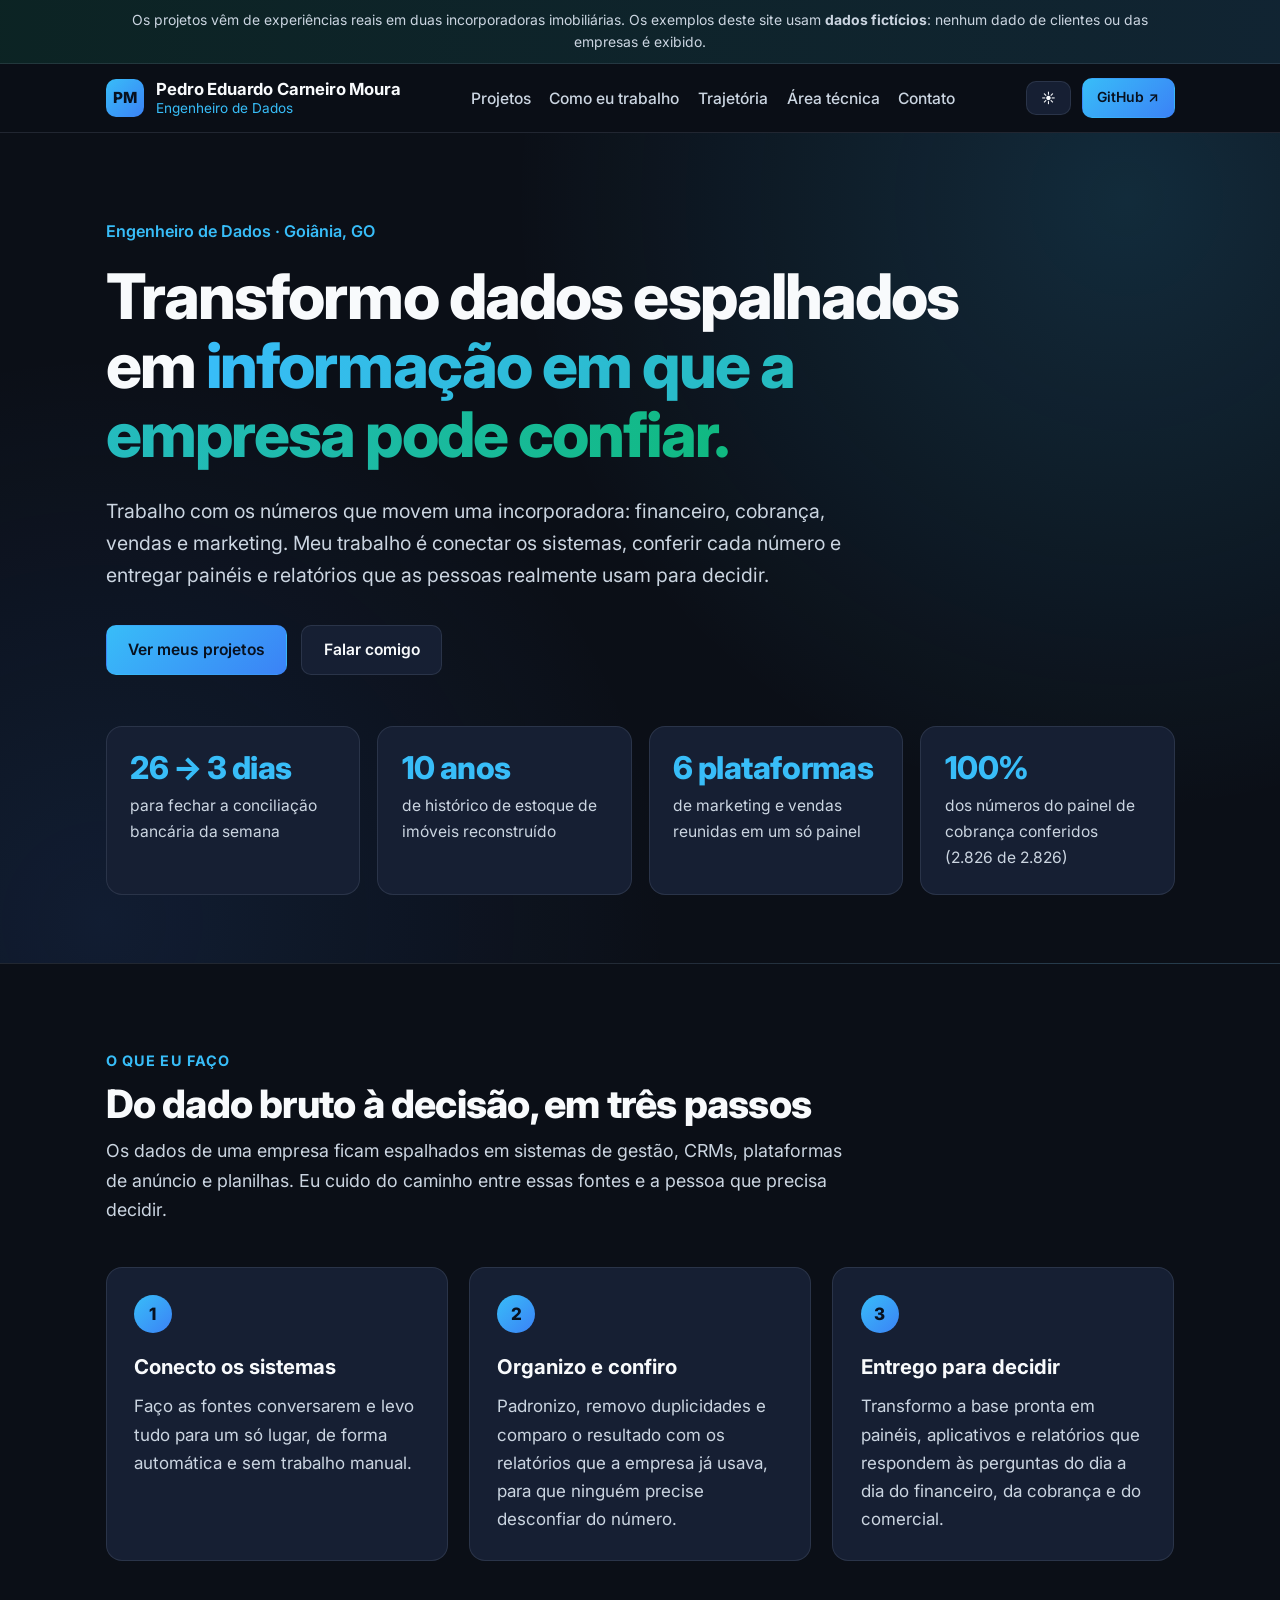
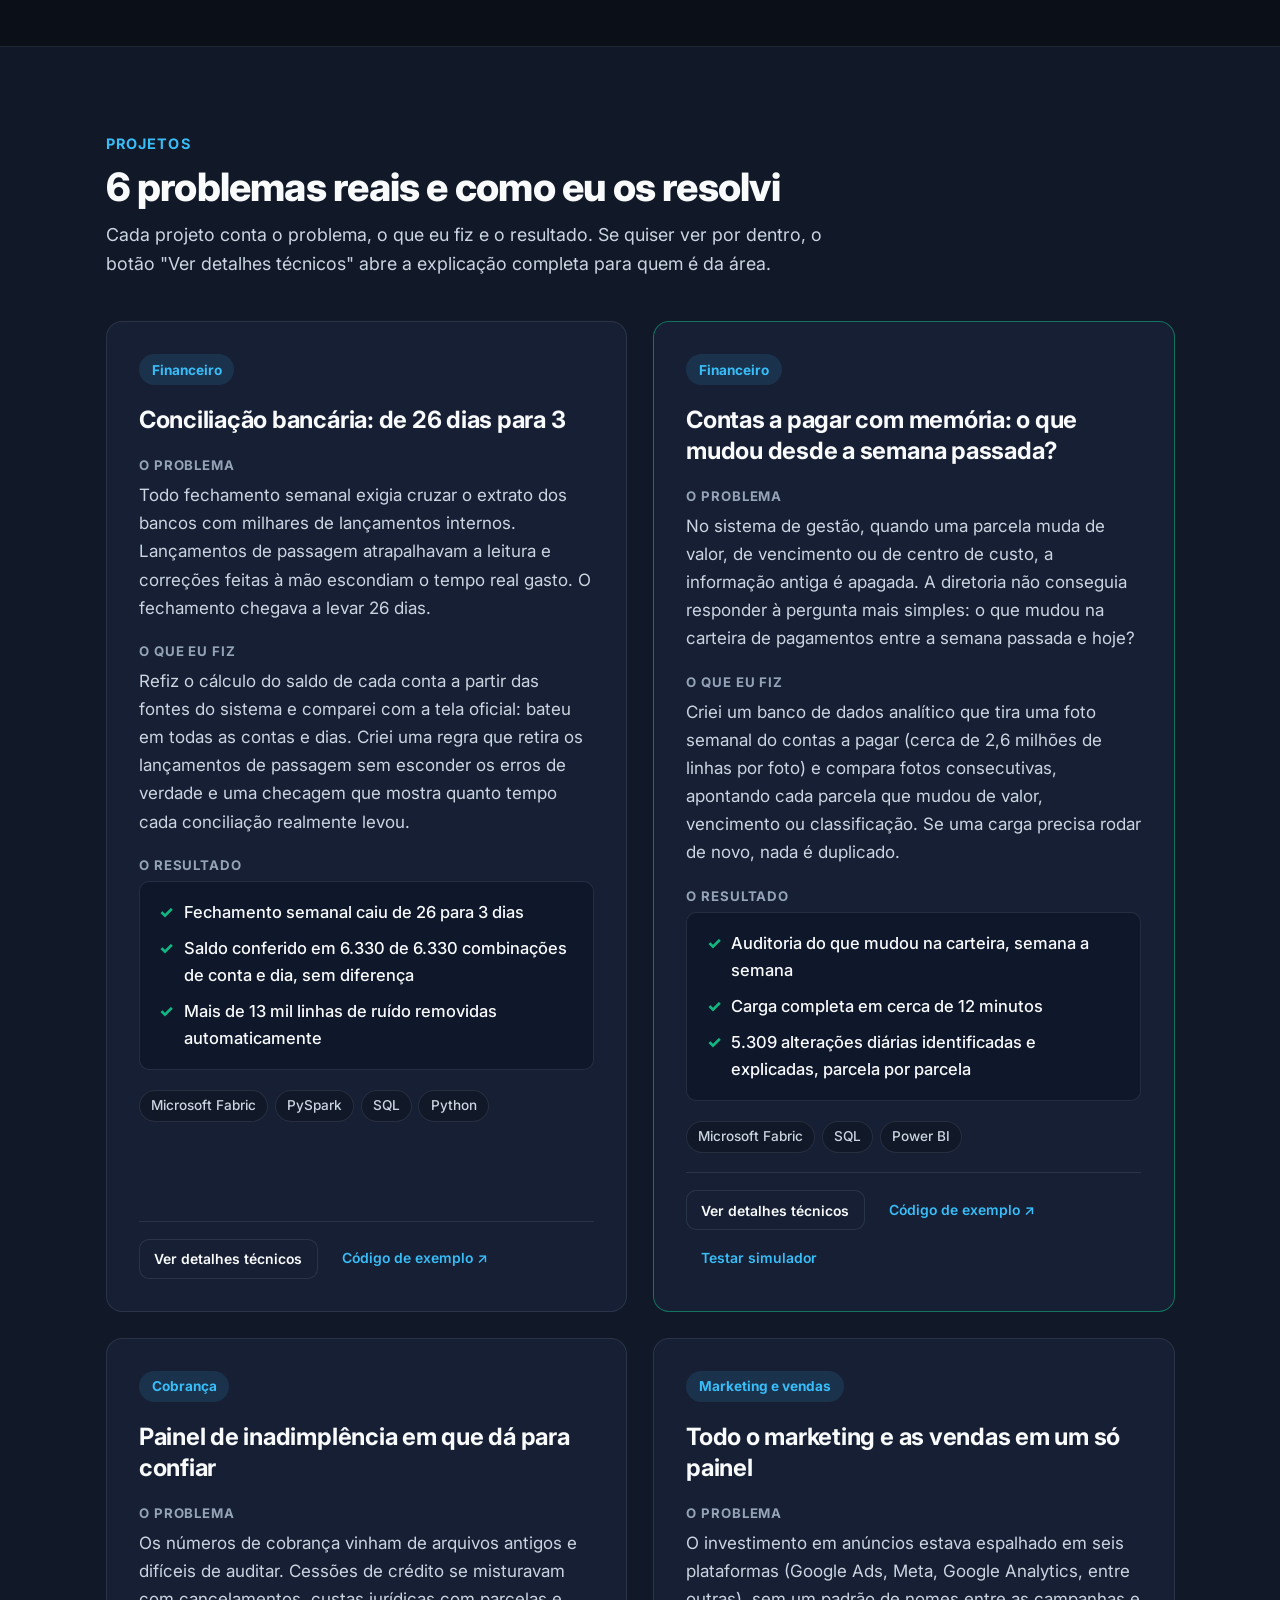
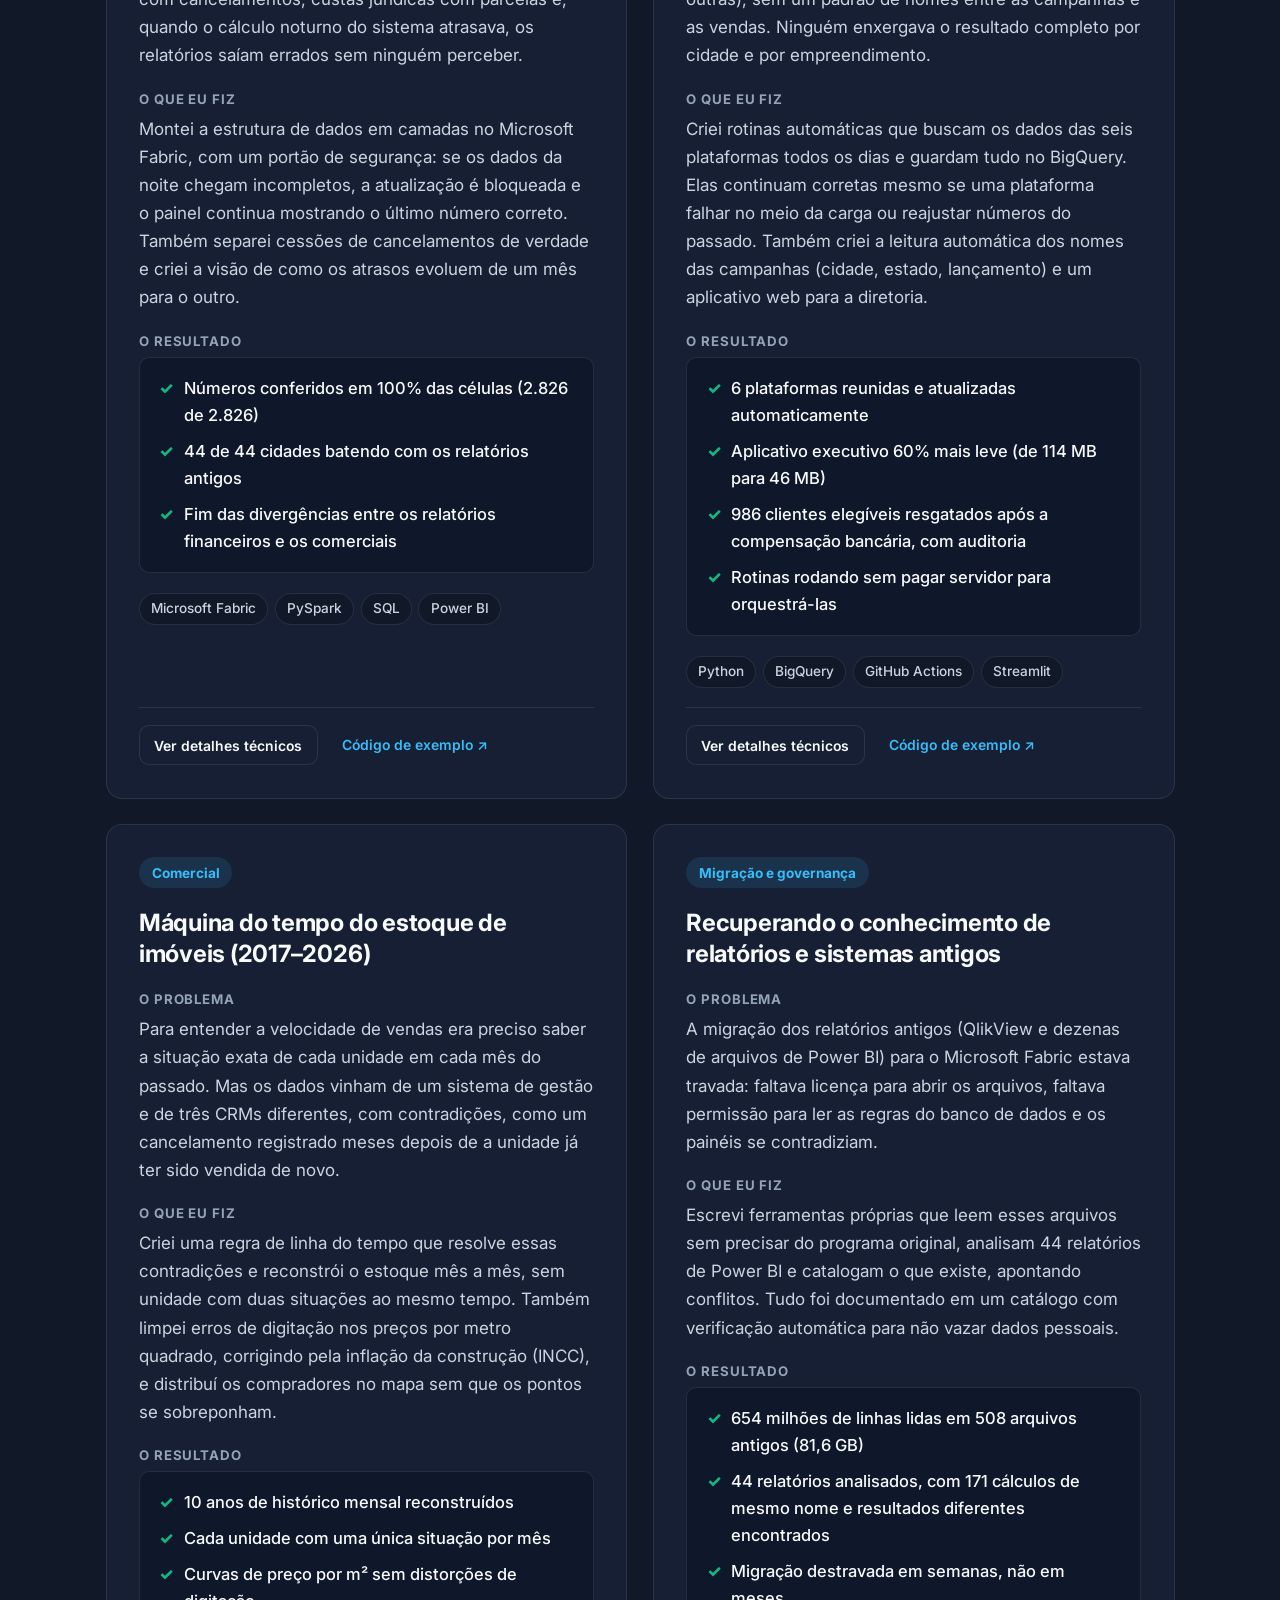
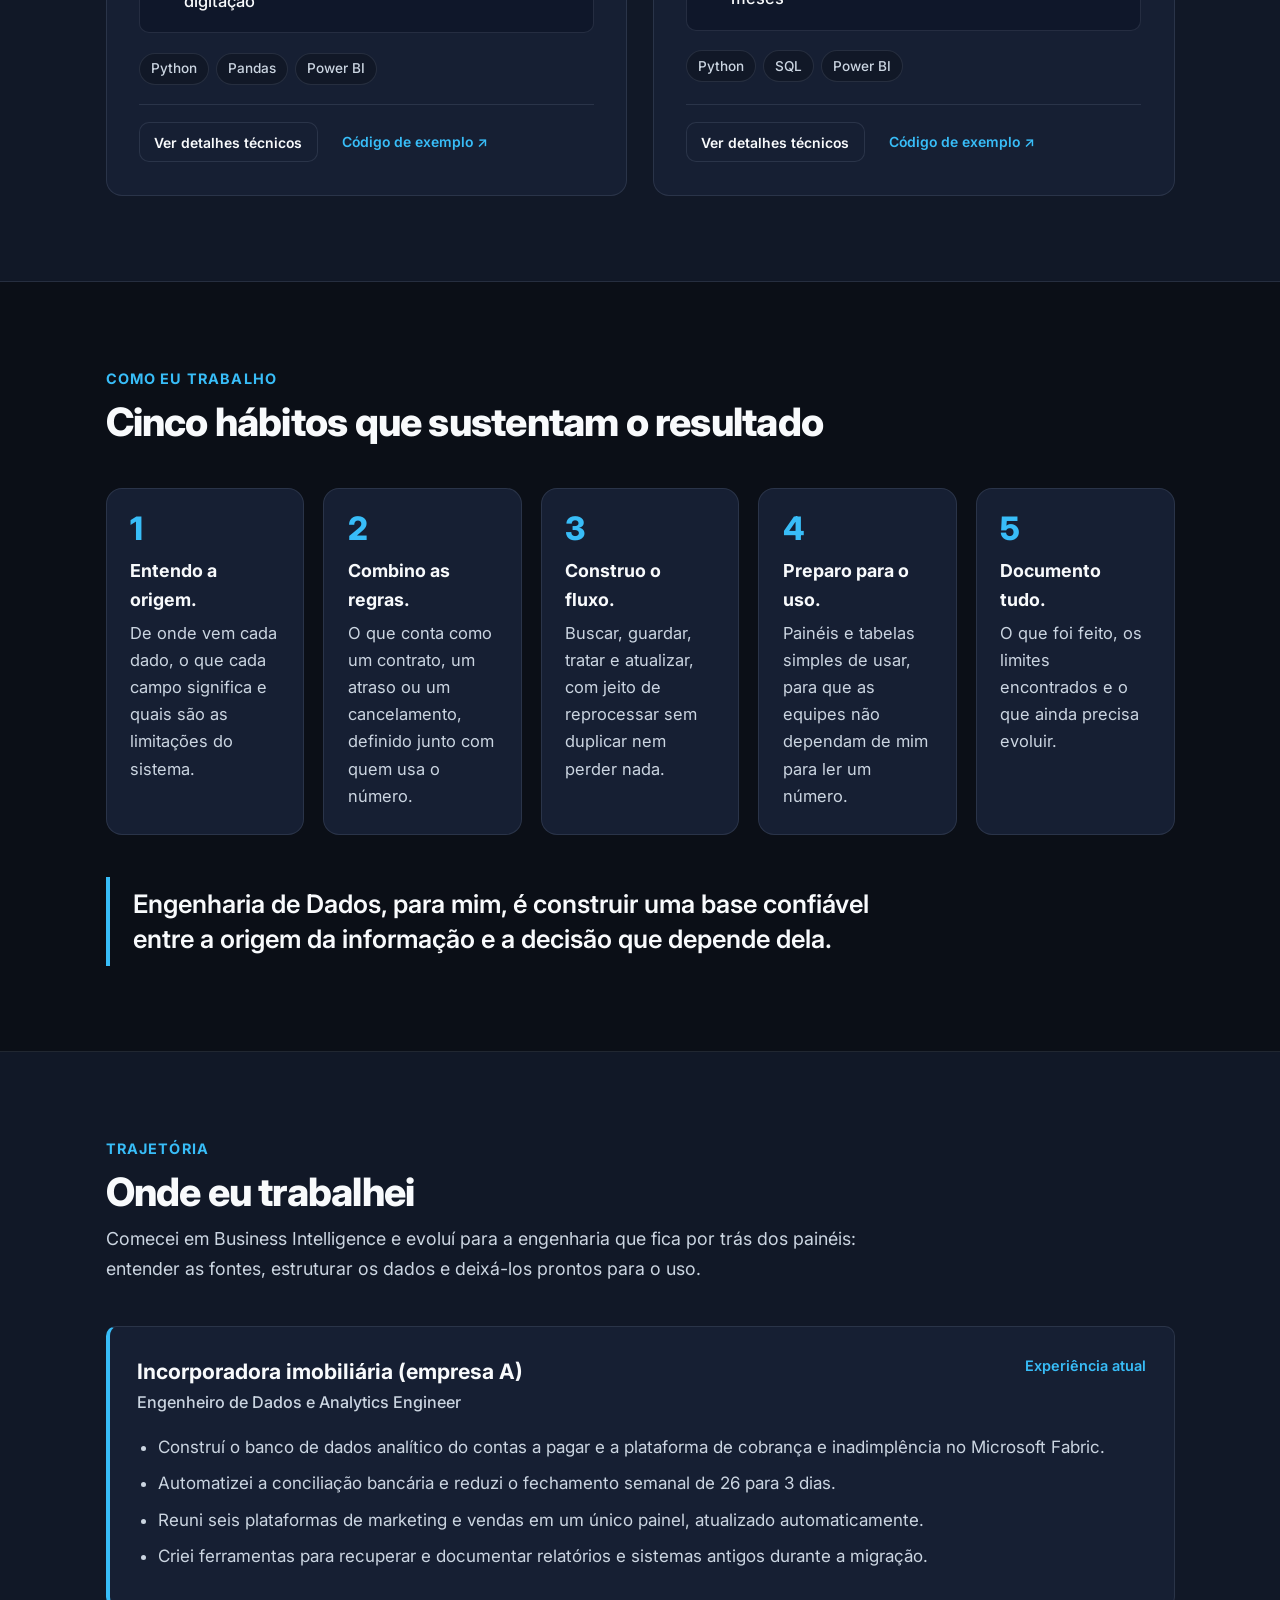
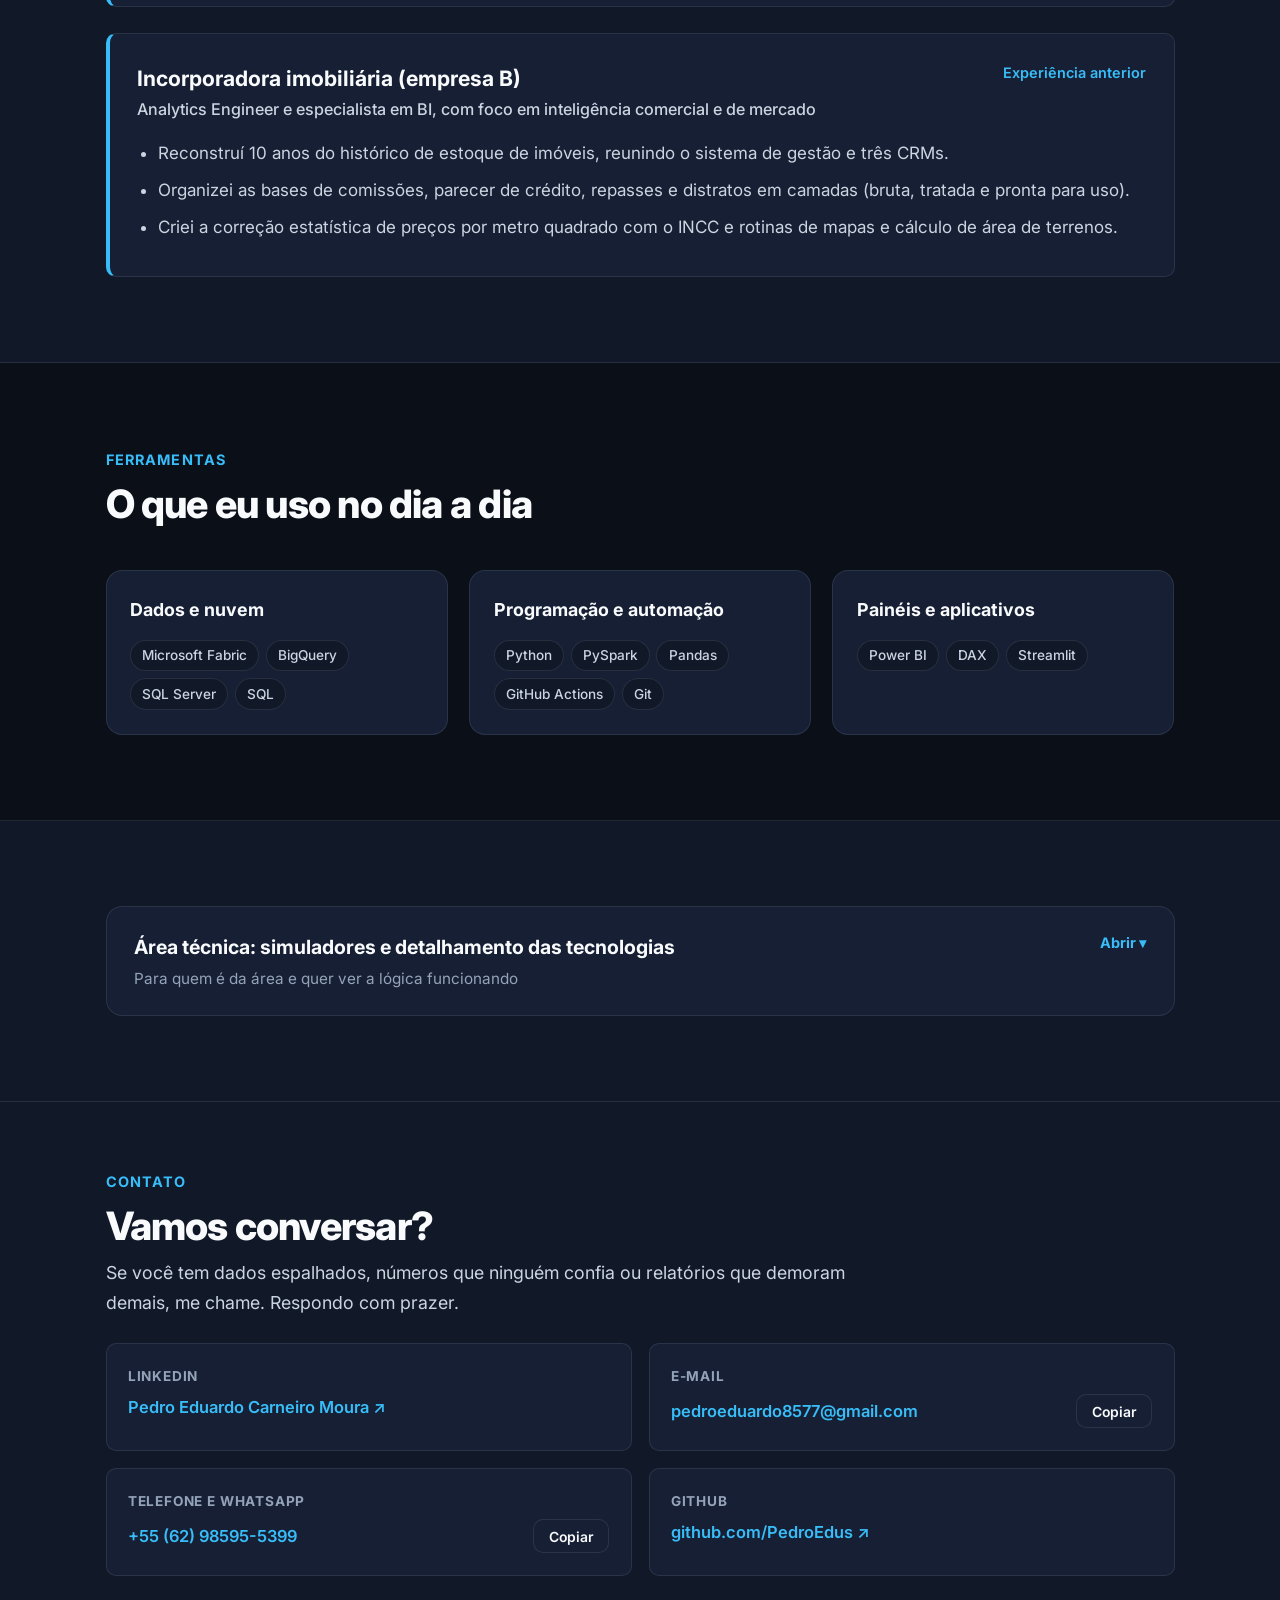
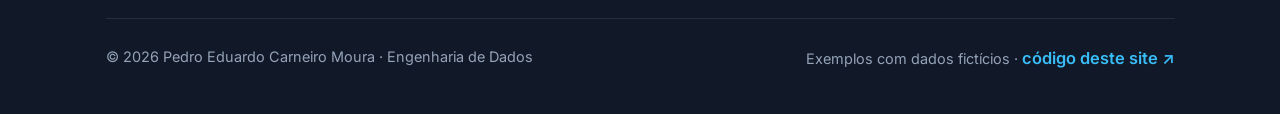
==== commit f9947579: "Reformula o site em linguagem simples para um público não técnico - Primeira tela com proposta de va" ====
--- a/portfolio-site/index.html
+++ b/portfolio-site/index.html
@@ -3,8 +3,21 @@
 <head>
   <meta charset="UTF-8" />
   <meta name="viewport" content="width=device-width, initial-scale=1.0" />
-  <title>Pedro Eduardo Carneiro Moura | Portfólio de Engenharia de Dados, Analytics Engineering & BI</title>
-  <meta name="description" content="Portfólio Técnico de Engenharia de Dados, Analytics Engineering e Business Intelligence construído a partir de arquiteturas reais em Microsoft Fabric, Data Warehouse Snapshots, PySpark, BigQuery e Python." />
+  <title>Pedro Eduardo Carneiro Moura | Engenheiro de Dados</title>
+  <meta name="description" content="Engenheiro de Dados em Goiânia. Conecto os sistemas da empresa, confiro os números e entrego painéis e relatórios confiáveis para financeiro, cobrança, vendas e marketing." />
+  <meta name="theme-color" content="#0b0f17" />
+  <link rel="canonical" href="https://pedroedus.github.io/portifolio/" />
+
+  <meta property="og:type" content="website" />
+  <meta property="og:locale" content="pt_BR" />
+  <meta property="og:title" content="Pedro Eduardo Carneiro Moura | Engenheiro de Dados" />
+  <meta property="og:description" content="Transformo dados espalhados em informação em que a empresa pode confiar. Veja 6 projetos explicados em linguagem simples." />
+  <meta property="og:url" content="https://pedroedus.github.io/portifolio/" />
+  <meta property="og:image" content="https://pedroedus.github.io/portifolio/assets/img/og.jpg" />
+  <meta property="og:image:width" content="1200" />
+  <meta property="og:image:height" content="630" />
+  <meta name="twitter:card" content="summary_large_image" />
+
   <link rel="preconnect" href="https://fonts.googleapis.com">
   <link rel="preconnect" href="https://fonts.gstatic.com" crossorigin>
   <link href="https://fonts.googleapis.com/css2?family=Inter:wght@400;500;600;700;800&family=JetBrains+Mono:wght@400;600;700&display=swap" rel="stylesheet">
@@ -12,162 +25,229 @@
 </head>
 <body>
 
-  <!-- Top Governance & Confidentiality Banner -->
-  <div class="gov-banner">
-    <div class="container gov-banner-inner">
-      <div>
-        <span class="gov-badge">✓ DADOS 100% SINTÉTICOS (SEED=42)</span>
-        <span style="margin-left: 0.5rem;">
-          Projetos reais desenvolvidos em <strong>duas incorporadoras imobiliárias</strong> (empresa A e empresa B). O código público demonstra exclusivamente o <strong>método de engenharia</strong>, preservando integralmente o sigilo corporativo e a LGPD.
-        </span>
-      </div>
-      <a href="../docs/03-revisao-seguranca.md" style="color: var(--accent-cyan); font-family: var(--font-mono); font-size: 0.75rem; text-decoration: none;">
-        Ver Auditoria de Segurança →
-      </a>
+  <div class="topnote">
+    <div class="container">
+      Os projetos vêm de experiências reais em duas incorporadoras imobiliárias. Os exemplos deste site usam <strong>dados fictícios</strong>: nenhum dado de clientes ou das empresas é exibido.
     </div>
   </div>
 
-  <!-- Sticky Navigation -->
   <header class="navbar">
     <div class="container nav-inner">
       <a href="#topo" class="brand">
-        <div class="brand-mark">PE</div>
+        <div class="brand-mark">PM</div>
         <div class="brand-text">
           <span class="brand-name">Pedro Eduardo Carneiro Moura</span>
-          <span class="brand-role">DATA ENGINEER · ANALYTICS ENGINEER · BI</span>
+          <span class="brand-role">Engenheiro de Dados</span>
         </div>
       </a>
 
-      <ul class="nav-links">
-        <li><a href="#estudos-de-caso">Estudos de Caso (6)</a></li>
-        <li><a href="#simuladores">Simuladores Ao Vivo</a></li>
-        <li><a href="#stack-tecnica">Matriz Tecnológica</a></li>
-        <li><a href="#trajetoria">Trajetória & Arquitetura</a></li>
-        <li><a href="#contato">Contato</a></li>
-      </ul>
+      <nav aria-label="Seções do site">
+        <ul class="nav-links">
+          <li><a href="#projetos">Projetos</a></li>
+          <li><a href="#como-trabalho">Como eu trabalho</a></li>
+          <li><a href="#trajetoria">Trajetória</a></li>
+          <li><a href="#area-tecnica" onclick="openTechArea()">Área técnica</a></li>
+          <li><a href="#contato">Contato</a></li>
+        </ul>
+      </nav>
 
       <div class="nav-actions">
-        <button id="theme-toggle-btn" class="btn btn-outline btn-sm" onclick="toggleTheme()">
-          ☀ Modo Claro
-        </button>
-        <a href="https://github.com/PedroEdus" target="_blank" rel="noopener noreferrer" class="btn btn-primary btn-sm">
-          GitHub @PedroEdus ↗
-        </a>
+        <button id="theme-toggle-btn" type="button" class="btn btn-outline btn-sm" onclick="toggleTheme()" aria-label="Alternar entre tema claro e escuro" title="Alternar tema"><span class="theme-icon" aria-hidden="true">☀</span><span class="theme-text"> Modo claro</span></button>
+        <a href="https://github.com/PedroEdus" target="_blank" rel="noopener noreferrer" class="btn btn-primary btn-sm">GitHub ↗</a>
       </div>
     </div>
   </header>
 
-  <!-- Hero Section -->
-  <section id="topo" class="hero">
-    <div class="container">
-      <div class="hero-eyebrow">
-        <span>PORTFÓLIO TÉCNICO BASEADO EM EVIDÊNCIAS REAIS & CÓDIGO EXECUTÁVEL</span>
-      </div>
-      <h1 class="hero-title">
-        Engenharia de Dados, Arquitetura Lakehouse/DW e <span>Soluções Analíticas Auditáveis</span>
-      </h1>
-      <p class="hero-subtitle">
-        Da engenharia reversa de sistemas legados e bancos relacionais complexos à construção de plataformas Medallion no <strong>Microsoft Fabric</strong>, <strong>Data Warehouses com motores de Snapshots e Diff</strong>, malhas de ingestão multi-API no <strong>Google BigQuery</strong> e modelos semânticos <strong>Direct Lake</strong> com paridade matemática comprovada célula a célula.
-      </p>
-
-      <!-- Priority Positioning Cards -->
-      <div class="positioning-grid">
-        <div class="pos-card rank-1">
-          <div class="pos-rank">Posicionamento Prioritário 01</div>
-          <div class="pos-role">Data Engineer</div>
-          <p class="pos-desc">
-            Arquitetura Medallion (Fabric / PySpark / Delta), Data Warehousing transacional com historização por snapshots semanais/diários (~2,58M linhas/foto), ingestão multi-API resiliente (BigQuery / GitHub Actions) e parsers binários em NumPy bitwise.
+  <main>
+    <section id="topo" class="hero">
+      <div class="container">
+        <p class="hero-eyebrow">Engenheiro de Dados · Goiânia, GO</p>
+        <h1 class="hero-title">
+          Transformo dados espalhados em <span>informação em que a empresa pode confiar.</span>
+        </h1>
+        <p class="hero-subtitle">
+          Trabalho com os números que movem uma incorporadora: financeiro, cobrança, vendas e marketing. Meu trabalho é conectar os sistemas, conferir cada número e entregar painéis e relatórios que as pessoas realmente usam para decidir.
+        </p>
+
+        <div class="hero-actions">
+          <a href="#projetos" class="btn btn-primary">Ver meus projetos</a>
+          <a href="#contato" class="btn btn-outline">Falar comigo</a>
+        </div>
+
+        <div class="numbers" aria-label="Alguns resultados">
+          <div class="number-card">
+            <div class="number-value">26 → 3 dias</div>
+            <div class="number-label">para fechar a conciliação bancária da semana</div>
+          </div>
+          <div class="number-card">
+            <div class="number-value">10 anos</div>
+            <div class="number-label">de histórico de estoque de imóveis reconstruído</div>
+          </div>
+          <div class="number-card">
+            <div class="number-value">6 plataformas</div>
+            <div class="number-label">de marketing e vendas reunidas em um só painel</div>
+          </div>
+          <div class="number-card">
+            <div class="number-value">100%</div>
+            <div class="number-label">dos números do painel de cobrança conferidos (2.826 de 2.826)</div>
+          </div>
+        </div>
+      </div>
+    </section>
+
+    <section id="o-que-faco" class="section">
+      <div class="container">
+        <div class="section-header">
+          <span class="section-tag">O que eu faço</span>
+          <h2 class="section-title">Do dado bruto à decisão, em três passos</h2>
+          <p class="section-desc">
+            Os dados de uma empresa ficam espalhados em sistemas de gestão, CRMs, plataformas de anúncio e planilhas. Eu cuido do caminho entre essas fontes e a pessoa que precisa decidir.
           </p>
         </div>
-        <div class="pos-card">
-          <div class="pos-rank">Posicionamento Prioritário 02</div>
-          <div class="pos-role">Analytics Engineer</div>
-          <p class="pos-desc">
-            Modelagem Star Schema com dimensões acumulativas sem órfãos, motores de diff de parcelas/rateios, conciliação contábil de 5 pernas, matrizes Roll-Rate ($M \to M+1$), máquinas de estados temporais e reconciliação 100% SQL × PySpark.
+
+        <div class="steps">
+          <div class="step-card">
+            <div class="step-num">1</div>
+            <h3>Conecto os sistemas</h3>
+            <p>Faço as fontes conversarem e levo tudo para um só lugar, de forma automática e sem trabalho manual.</p>
+          </div>
+          <div class="step-card">
+            <div class="step-num">2</div>
+            <h3>Organizo e confiro</h3>
+            <p>Padronizo, removo duplicidades e comparo o resultado com os relatórios que a empresa já usava, para que ninguém precise desconfiar do número.</p>
+          </div>
+          <div class="step-card">
+            <div class="step-num">3</div>
+            <h3>Entrego para decidir</h3>
+            <p>Transformo a base pronta em painéis, aplicativos e relatórios que respondem às perguntas do dia a dia do financeiro, da cobrança e do comercial.</p>
+          </div>
+        </div>
+      </div>
+    </section>
+
+    <section id="projetos" class="section alt">
+      <div class="container">
+        <div class="section-header">
+          <span class="section-tag">Projetos</span>
+          <h2 class="section-title">6 problemas reais e como eu os resolvi</h2>
+          <p class="section-desc">
+            Cada projeto conta o problema, o que eu fiz e o resultado. Se quiser ver por dentro, o botão "Ver detalhes técnicos" abre a explicação completa para quem é da área.
           </p>
         </div>
-        <div class="pos-card">
-          <div class="pos-rank">Posicionamento Prioritário 03</div>
-          <div class="pos-role">BI Engineer & Data Apps Specialist</div>
-          <p class="pos-desc">
-            Modelos semânticos Direct Lake (333+ medidas DAX governadas), auditoria estática de relatórios PBIR/TMDL em larga escala e Data Apps executivos em Streamlit com compactação de -60% de memória RAM.
+
+        <div id="projects-grid" class="case-grid"></div>
+      </div>
+    </section>
+
+    <section id="como-trabalho" class="section">
+      <div class="container">
+        <div class="section-header">
+          <span class="section-tag">Como eu trabalho</span>
+          <h2 class="section-title">Cinco hábitos que sustentam o resultado</h2>
+        </div>
+
+        <ol class="how">
+          <li><strong>Entendo a origem.</strong> De onde vem cada dado, o que cada campo significa e quais são as limitações do sistema.</li>
+          <li><strong>Combino as regras.</strong> O que conta como um contrato, um atraso ou um cancelamento, definido junto com quem usa o número.</li>
+          <li><strong>Construo o fluxo.</strong> Buscar, guardar, tratar e atualizar, com jeito de reprocessar sem duplicar nem perder nada.</li>
+          <li><strong>Preparo para o uso.</strong> Painéis e tabelas simples de usar, para que as equipes não dependam de mim para ler um número.</li>
+          <li><strong>Documento tudo.</strong> O que foi feito, os limites encontrados e o que ainda precisa evoluir.</li>
+        </ol>
+
+        <blockquote class="quote">
+          Engenharia de Dados, para mim, é construir uma base confiável entre a origem da informação e a decisão que depende dela.
+        </blockquote>
+      </div>
+    </section>
+
+    <section id="trajetoria" class="section alt">
+      <div class="container">
+        <div class="section-header">
+          <span class="section-tag">Trajetória</span>
+          <h2 class="section-title">Onde eu trabalhei</h2>
+          <p class="section-desc">
+            Comecei em Business Intelligence e evoluí para a engenharia que fica por trás dos painéis: entender as fontes, estruturar os dados e deixá-los prontos para o uso.
           </p>
         </div>
-      </div>
-
-      <div style="display: flex; flex-wrap: wrap; gap: 0.85rem; margin-bottom: 2.5rem;">
-        <a href="#estudos-de-caso" class="btn btn-primary">Explorar os 6 Estudos de Caso</a>
-        <a href="#simuladores" class="btn btn-outline">Testar Simulador DW Snapshots & Diff</a>
-        <a href="../docs/01-inventario.md" class="btn btn-outline">Ler Inventário Técnico Completo</a>
-      </div>
-
-      <!-- Verified Impact Counters -->
-      <div class="stats-grid">
-        <div class="stat-card" onclick="openProjectModal('projeto-03-dw-snapshots-diff')">
-          <div class="stat-value">2,58M</div>
-          <div class="stat-label">Linhas/foto no motor de Snapshots Semanais e Diff Engine do DW Financeiro (~134M/ano)</div>
-        </div>
-        <div class="stat-card" onclick="openProjectModal('projeto-01-lakehouse-recebiveis')">
-          <div class="stat-value">2.826/2.826</div>
-          <div class="stat-label">Células reconciliadas com 100% de paridade matemática entre SQL Bronze e PySpark Gold</div>
-        </div>
-        <div class="stat-card" onclick="openProjectModal('projeto-02-conciliacao-bancaria')">
-          <div class="stat-value">26d → 3d</div>
-          <div class="stat-label">Redução do fechamento semanal de conciliação bancária (6.330/6.330 conta×dias batidos)</div>
-        </div>
-        <div class="stat-card" onclick="openProjectModal('projeto-05-engenharia-reversa-bi')">
-          <div class="stat-value">654M+</div>
-          <div class="stat-label">Registros varridos em 508 arquivos .qvd via parser binário próprio em NumPy bitwise</div>
-        </div>
-        <div class="stat-card" onclick="openProjectModal('projeto-04-marketing-crm-cloud')">
-          <div class="stat-value">-60% RAM</div>
-          <div class="stat-label">Otimização de memória em Data Apps + 6 APIs orquestradas via GitHub Actions & BigQuery</div>
-        </div>
-        <div class="stat-card" onclick="openProjectModal('projeto-06-maquina-estados-imobiliario')">
-          <div class="stat-value">10 Anos</div>
-          <div class="stat-label">Série histórica mensal (2017–2026) reconstruída reconciliando 1 ERP + 3 CRMs</div>
-        </div>
-      </div>
-    </div>
-  </section>
-
-  <!-- Section: 6 Case Studies -->
-  <section id="estudos-de-caso" class="section">
-    <div class="container">
-      <div class="section-header">
-        <span class="section-tag">FASE 5 & 6 · ARQUITETURA REAL DOCUMENTADA + DEMONSTRAÇÃO EXECUTÁVEL</span>
-        <h2 class="section-title">Estudos de Caso Principais</h2>
-        <p class="section-desc">
-          Cada estudo de caso possui documentação arquitetural completa, decisões técnicas reais, comparação entre o ambiente de produção e a reconstrução pública com dados sintéticos, além de código Python/SQL executável e suíte de testes automatizados (<code>pytest</code>).
-        </p>
-      </div>
-
-      <!-- Filter Bar -->
-      <div class="filter-bar">
-        <button class="filter-chip active" onclick="setFilter('ALL', this)">Todos os Projetos (6)</button>
-        <button class="filter-chip" onclick="setFilter('Data Warehousing & Snapshots', this)">★ Data Warehousing & Snapshots</button>
-        <button class="filter-chip" onclick="setFilter('Data Engineering', this)">Data Engineering</button>
-        <button class="filter-chip" onclick="setFilter('Analytics Engineering', this)">Analytics Engineering</button>
-        <button class="filter-chip" onclick="setFilter('Cloud & APIs', this)">Cloud, BigQuery & APIs</button>
-        <button class="filter-chip" onclick="setFilter('Reverse Engineering & Governance', this)">Engenharia Reversa & PBIR/DAX</button>
-        <button class="filter-chip" onclick="setFilter('State Machines & Algorithms', this)">Máquinas de Estado & Geoespacial</button>
-      </div>
-
-      <!-- Projects Grid populated by app.js -->
-      <div id="projects-grid" class="projects-grid"></div>
-    </div>
-  </section>
-
-  <!-- Section: Interactive Engineering Simulators -->
-  <section id="simuladores" class="section">
-    <div class="container">
-      <div class="section-header">
-        <span class="section-tag">LABORATÓRIO INTERATIVO NO NAVEGADOR</span>
-        <h2 class="section-title">Simuladores de Motores de Engenharia</h2>
-        <p class="section-desc">
-          Interaja diretamente com a lógica central de três projetos do portfólio: o <strong>Motor de Snapshots e Diff de Parcelas do DW Financeiro</strong>, o <strong>Gate Staging-First e Matriz Roll-Rate do Lakehouse</strong> e o <strong>Expurgo de Pares Transitórios da Conciliação Bancária</strong>.
-        </p>
-      </div>
+
+        <div class="timeline">
+          <div class="timeline-card">
+            <div class="timeline-meta">
+              <div>
+                <div class="timeline-company">Incorporadora imobiliária (empresa A)</div>
+                <div class="timeline-role">Engenheiro de Dados e Analytics Engineer</div>
+              </div>
+              <span class="timeline-period">Experiência atual</span>
+            </div>
+            <ul class="timeline-list">
+              <li>Construí o banco de dados analítico do contas a pagar e a plataforma de cobrança e inadimplência no Microsoft Fabric.</li>
+              <li>Automatizei a conciliação bancária e reduzi o fechamento semanal de 26 para 3 dias.</li>
+              <li>Reuni seis plataformas de marketing e vendas em um único painel, atualizado automaticamente.</li>
+              <li>Criei ferramentas para recuperar e documentar relatórios e sistemas antigos durante a migração.</li>
+            </ul>
+          </div>
+
+          <div class="timeline-card">
+            <div class="timeline-meta">
+              <div>
+                <div class="timeline-company">Incorporadora imobiliária (empresa B)</div>
+                <div class="timeline-role">Analytics Engineer e especialista em BI, com foco em inteligência comercial e de mercado</div>
+              </div>
+              <span class="timeline-period">Experiência anterior</span>
+            </div>
+            <ul class="timeline-list">
+              <li>Reconstruí 10 anos do histórico de estoque de imóveis, reunindo o sistema de gestão e três CRMs.</li>
+              <li>Organizei as bases de comissões, parecer de crédito, repasses e distratos em camadas (bruta, tratada e pronta para uso).</li>
+              <li>Criei a correção estatística de preços por metro quadrado com o INCC e rotinas de mapas e cálculo de área de terrenos.</li>
+            </ul>
+          </div>
+        </div>
+      </div>
+    </section>
+
+    <section id="ferramentas" class="section">
+      <div class="container">
+        <div class="section-header">
+          <span class="section-tag">Ferramentas</span>
+          <h2 class="section-title">O que eu uso no dia a dia</h2>
+        </div>
+
+        <div class="tool-groups">
+          <div class="tool-group">
+            <h3>Dados e nuvem</h3>
+            <div class="chips">
+              <span class="chip">Microsoft Fabric</span><span class="chip">BigQuery</span><span class="chip">SQL Server</span><span class="chip">SQL</span>
+            </div>
+          </div>
+          <div class="tool-group">
+            <h3>Programação e automação</h3>
+            <div class="chips">
+              <span class="chip">Python</span><span class="chip">PySpark</span><span class="chip">Pandas</span><span class="chip">GitHub Actions</span><span class="chip">Git</span>
+            </div>
+          </div>
+          <div class="tool-group">
+            <h3>Painéis e aplicativos</h3>
+            <div class="chips">
+              <span class="chip">Power BI</span><span class="chip">DAX</span><span class="chip">Streamlit</span>
+            </div>
+          </div>
+        </div>
+      </div>
+    </section>
+
+    <section class="section alt">
+      <div class="container">
+        <details id="area-tecnica" class="tech-details">
+          <summary>
+            <span>Área técnica: simuladores e detalhamento das tecnologias</span>
+            <small>Para quem é da área e quer ver a lógica funcionando</small>
+          </summary>
+
+          <div class="tech-body">
+            <h3 class="tech-heading">Simuladores</h3>
+            <p class="section-desc">
+              Três exemplos que rodam no navegador com dados fictícios: a comparação semanal do contas a pagar, o portão de segurança da atualização de cobrança e a limpeza de lançamentos na conciliação bancária.
+            </p>
 
       <div class="sim-tabs">
         <button class="sim-tab active" onclick="switchSimulatorTab('dw', this)">
@@ -182,19 +262,11 @@
       </div>
 
       <div id="simulator-Mount" class="simulator-panel"></div>
-    </div>
-  </section>
-
-  <!-- Section: Technical Stack Matrix -->
-  <section id="stack-tecnica" class="section">
-    <div class="container">
-      <div class="section-header">
-        <span class="section-tag">COMPETÊNCIAS COMPROVADAS POR CÓDIGO</span>
-        <h2 class="section-title">Matriz de Tecnologias por Finalidade</h2>
-        <p class="section-desc">
-          Nenhuma tecnologia abaixo é listada de forma genérica: cada item está vinculado aos estudos de caso onde foi efetivamente implementado e verificado.
-        </p>
-      </div>
+
+            <h3 class="tech-heading">Tecnologias, em detalhe</h3>
+            <p class="section-desc">
+              Cada tecnologia abaixo está ligada ao projeto em que foi usada.
+            </p>
 
       <div class="stack-columns">
         <div class="stack-group">
@@ -293,120 +365,71 @@
           </div>
         </div>
       </div>
-    </div>
-  </section>
-
-  <!-- Section: Trajectory & Architectural Governance -->
-  <section id="trajetoria" class="section">
-    <div class="container">
-      <div class="section-header">
-        <span class="section-tag">CONTEXTO PROFISSIONAL & AUTORIA VERIFICADA</span>
-        <h2 class="section-title">Trajetória em Engenharia de Dados, Analytics & BI</h2>
-        <p class="section-desc">
-          Evolução técnica sustentada pela resolução de problemas reais de integração, conciliação financeira, historização de ERPs mutáveis e governança de plataformas de dados.
-        </p>
-      </div>
-
-      <div class="timeline">
-        <div class="timeline-card">
-          <div class="timeline-meta">
-            <div>
-              <div class="timeline-company">Incorporadora imobiliária (empresa A)</div>
-              <div style="color: var(--text-secondary); font-weight: 600; font-size: 0.92rem;">Data Engineer · Analytics Engineer · BI & Data Platform Specialist</div>
-            </div>
-            <span class="timeline-period">EXPERIÊNCIA ATUAL · MICROSOFT FABRIC, BIGQUERY & PYTHON</span>
-          </div>
-          <ul class="timeline-list">
-            <li><strong>DW Financeiro (Snapshots & Diff Engine):</strong> Concepção e implementação do Data Warehouse corporativo (<code>wh_dw_financeiro</code>) com captura semanal idempotente de <strong>2.583.883 linhas/foto</strong>, 10 dimensões acumulativas sem órfãos (87.876 fornecedores) e motor SQL de diff de parcelas e fatias de rateio (<code>snap.mudanca_parcela</code> e <code>cur.mudanca_parcela</code>).</li>
-            <li><strong>Lakehouse Recebíveis & Inadimplência:</strong> Arquitetura Medallion completa no Microsoft Fabric (26 tabelas Bronze/Silver, 19 tabelas de foto crua mensal com ~29,56M linhas/mês, 25 tabelas Gold), controle transacional ACID, gate de cobertura <code>&gt;= 99,5%</code> e <strong>100% de paridade célula a célula (2.826/2.826 células)</strong>.</li>
-            <li><strong>Motor de Conciliação Bancária:</strong> Recálculo independente das 5 pernas do razão contábil com batimento em <strong>6.330/6.330 conta×dias</strong>, expurgo seletivo de <strong>6.596 pares transitórios</strong> (preservando 20 casos unilaterais), auditoria de 42 snapshots descobrindo 2.261 validações <em>in-place</em> e redução do fechamento semanal de <strong>26 dias para 3 dias</strong>.</li>
-            <li><strong>Marketing & CRM Cloud + Painel do Milhão:</strong> Orquestração serverless via GitHub Actions integrando 6 APIs ao BigQuery e Azure OneLake, motor de taxonomia regex com <code>@lru_cache</code>, convergência de compensação bancária tardia (resgatando 986 clientes) e Data Apps Streamlit com redução de <strong>~60% de memória RAM</strong>.</li>
-            <li><strong>Engenharia Reversa, Governança & Auditoria Técnica:</strong> Desenvolvimento de parser binário de arquivos <code>.qvd</code> em NumPy bitwise (varrendo <strong>654 milhões de linhas</strong> em 81,6 GB), auditoria estática de 44 relatórios PBIR/TMDL (4.994 medidas DAX, capturando 171 conflitos homônimos), construção do catálogo Obsidian Vault (300 notas verificadas) e condução da auditoria arquitetural e de segurança (102 pontos catalogados) na transição do portal corporativo.</li>
-          </ul>
-        </div>
-
-        <div class="timeline-card">
-          <div class="timeline-meta">
-            <div>
-              <div class="timeline-company">Incorporadora imobiliária (empresa B)</div>
-              <div style="color: var(--text-secondary); font-weight: 600; font-size: 0.92rem;">Analytics Engineer · BI Specialist · Inteligência Comercial e de Mercado</div>
-            </div>
-            <span class="timeline-period">EXPERIÊNCIA ANTERIOR · PYTHON, SQL, ETL/ELT & POWER BI</span>
-          </div>
-          <ul class="timeline-list">
-            <li><strong>Máquina do Tempo do Fechamento Comercial (2017–2026):</strong> Engenharia de estados que reconciliou 10 anos de histórico entre o ERP Sienge e 3 CRMs (Anapro, Dynamics 365 e Construtor de Vendas), resolvendo anomalias cronológicas entre distratos tardios e revendas de unidades.</li>
-            <li><strong>Arquitetura Medallion Local para Esteira Comercial:</strong> Estruturação das camadas Bronze, Silver e Gold para Comissões, Parecer de Crédito, Repasse Associativo e Distratos, incluindo parser tolerante a falhas para ~250 MB de arquivos históricos de bônus.</li>
-            <li><strong>Modelagem Estatística INCC & Enriquecimento Geoespacial:</strong> Criação do motor de suavização de outliers de preço/$\text{m}^2$ em 3 faixas acoplado à API OData4 do Banco Central (INCC defasado em +2 meses), além de algoritmos de distância esférica de Haversine, dispersão polar vetorizada sem colisão espacial e cálculo de área de terrenos via Fórmula de Gauss/Shoelace.</li>
-          </ul>
-        </div>
-      </div>
-    </div>
-  </section>
-
-  <!-- Footer & Contact Section -->
+          </div>
+        </details>
+      </div>
+    </section>
+  </main>
+
   <footer id="contato" class="footer">
     <div class="container">
       <div class="section-header" style="margin-bottom: 1rem;">
-        <span class="section-tag">CONEXÃO DIRETA & REPOSITÓRIOS</span>
-        <h2 class="section-title">Contato & Canais Profissionais</h2>
+        <span class="section-tag">Contato</span>
+        <h2 class="section-title">Vamos conversar?</h2>
         <p class="section-desc">
-          Interessado em discutir arquiteturas de Engenharia de Dados, Microsoft Fabric, Data Warehousing, BigQuery ou Analytics Engineering? Entre em contato pelos canais abaixo:
+          Se você tem dados espalhados, números que ninguém confia ou relatórios que demoram demais, me chame. Respondo com prazer.
         </p>
       </div>
 
-      <div id="copy-toast" style="display:none; margin-bottom: 1rem; padding: 0.5rem 1rem; background: rgba(16,185,129,0.2); border: 1px solid var(--accent-emerald); color: var(--accent-emerald); border-radius: 6px; font-family: var(--font-mono); font-size: 0.8rem;"></div>
+      <div id="copy-toast" role="status" aria-live="polite" style="display:none; margin-bottom: 1rem; padding: 0.5rem 1rem; background: rgba(16,185,129,0.2); border: 1px solid var(--accent-emerald); color: var(--accent-emerald); border-radius: 6px; font-size: 0.85rem;"></div>
 
       <div class="contact-cards">
         <div class="contact-card">
-          <span class="contact-label">GitHub (Repositórios & Demos)</span>
+          <span class="contact-label">LinkedIn</span>
+          <a href="https://www.linkedin.com/in/pedro-eduardo-carneiro-moura-183612179/" target="_blank" rel="noopener noreferrer" class="contact-val">
+            Pedro Eduardo Carneiro Moura ↗
+          </a>
+        </div>
+
+        <div class="contact-card">
+          <span class="contact-label">E-mail</span>
+          <div class="contact-row">
+            <a href="mailto:pedroeduardo8577@gmail.com" class="contact-val" id="contact-email">pedroeduardo8577@gmail.com</a>
+            <button type="button" class="btn btn-outline btn-sm" onclick="copyContact(document.getElementById('contact-email').textContent, 'E-mail')">Copiar</button>
+          </div>
+        </div>
+
+        <div class="contact-card">
+          <span class="contact-label">Telefone e WhatsApp</span>
+          <div class="contact-row">
+            <a href="tel:+5562985955399" class="contact-val" id="contact-phone">+55 (62) 98595-5399</a>
+            <button type="button" class="btn btn-outline btn-sm" onclick="copyContact(document.getElementById('contact-phone').textContent, 'Telefone')">Copiar</button>
+          </div>
+        </div>
+
+        <div class="contact-card">
+          <span class="contact-label">GitHub</span>
           <a href="https://github.com/PedroEdus" target="_blank" rel="noopener noreferrer" class="contact-val">
             github.com/PedroEdus ↗
           </a>
         </div>
-
-        <div class="contact-card">
-          <span class="contact-label">LinkedIn</span>
-          <a href="https://www.linkedin.com/in/pedro-eduardo-carneiro-moura-183612179/" target="_blank" rel="noopener noreferrer" class="contact-val">
-            linkedin.com/in/pedro-eduardo-carneiro-moura-183612179 ↗
-          </a>
-        </div>
-
-        <div class="contact-card">
-          <span class="contact-label">E-mail Direto</span>
-          <div style="display:flex; justify-content:space-between; align-items:center; gap:0.5rem;">
-            <a href="mailto:pedroeduardo8577@gmail.com" class="contact-val" id="contact-email">pedroeduardo8577@gmail.com</a>
-            <button class="btn btn-outline btn-sm" onclick="copyContact(document.getElementById('contact-email').textContent, 'E-mail')">Copiar</button>
-          </div>
-        </div>
-
-        <div class="contact-card">
-          <span class="contact-label">Telefone / WhatsApp</span>
-          <div style="display:flex; justify-content:space-between; align-items:center; gap:0.5rem;">
-            <a href="tel:+5562985955399" class="contact-val" id="contact-phone">+55 (62) 98595-5399</a>
-            <button class="btn btn-outline btn-sm" onclick="copyContact(document.getElementById('contact-phone').textContent, 'Telefone')">Copiar</button>
-          </div>
-        </div>
-      </div>
-
-      <div style="margin-top: 2.5rem; padding-top: 1.5rem; border-top: 1px solid var(--border-subtle); display: flex; justify-content: space-between; flex-wrap: wrap; gap: 1rem; font-size: 0.8rem; color: var(--text-muted);">
-        <div>
-          © 2026 Pedro Eduardo Carneiro Moura · Portfólio Técnico de Engenharia de Dados & Analytics Engineering.
-        </div>
-        <div style="font-family: var(--font-mono);">
-          Pronto para GitHub Pages (<code>PedroEdus/portifolio</code>) · Zero Dependências de Build
-        </div>
+      </div>
+
+      <div class="footer-bottom">
+        <div>© 2026 Pedro Eduardo Carneiro Moura · Engenharia de Dados</div>
+        <div>Exemplos com dados fictícios · <a class="contact-val" href="https://github.com/PedroEdus/portifolio" target="_blank" rel="noopener noreferrer">código deste site ↗</a></div>
       </div>
     </div>
   </footer>
 
-  <!-- Deep-Dive Project Modal -->
-  <div id="project-modal" class="modal-backdrop" role="dialog" aria-modal="true">
+  <div id="project-modal" class="modal-backdrop" role="dialog" aria-modal="true" aria-label="Detalhes técnicos do projeto">
     <div class="modal-content">
-      <button class="modal-close" onclick="closeProjectModal()">✕ FECHAR [ESC]</button>
+      <button type="button" class="modal-close" onclick="closeProjectModal()">✕ Fechar (Esc)</button>
       <div id="modal-body"></div>
     </div>
   </div>
 
   <script src="assets/js/app.js"></script>
+  <script src="assets/js/cases.js"></script>
 </body>
 </html>
--- a/portfolio-site/assets/css/styles.css
+++ b/portfolio-site/assets/css/styles.css
@@ -1,10 +1,13 @@
+/* ==========================================================================
+   Tokens
+   ========================================================================== */
 :root {
   --bg-primary: #0b0f17;
   --bg-secondary: #111827;
   --bg-card: #161f33;
   --bg-card-hover: #1c2740;
   --bg-elevated: #0f172a;
-  --border-subtle: rgba(148, 163, 184, 0.14);
+  --border-subtle: rgba(148, 163, 184, 0.16);
   --border-highlight: rgba(56, 189, 248, 0.45);
   --text-primary: #f8fafc;
   --text-secondary: #cbd5e1;
@@ -15,11 +18,12 @@
   --accent-amber: #f59e0b;
   --accent-rose: #f43f5e;
   --accent-purple: #a855f7;
+  --on-accent: #08111f;
   --font-sans: 'Inter', -apple-system, BlinkMacSystemFont, 'Segoe UI', Roboto, sans-serif;
   --font-mono: 'JetBrains Mono', 'Fira Code', Consolas, monospace;
   --shadow-lg: 0 20px 45px -15px rgba(2, 6, 23, 0.75);
   --radius-md: 10px;
-  --radius-lg: 14px;
+  --radius-lg: 16px;
 }
 
 [data-theme="light"] {
@@ -27,19 +31,20 @@
   --bg-secondary: #f1f5f9;
   --bg-card: #ffffff;
   --bg-card-hover: #f8fafc;
-  --bg-elevated: #e2e8f0;
+  --bg-elevated: #eef2f7;
   --border-subtle: rgba(15, 23, 42, 0.12);
   --border-highlight: rgba(2, 132, 199, 0.5);
   --text-primary: #0f172a;
   --text-secondary: #334155;
   --text-muted: #64748b;
-  --accent-cyan: #0284c7;
+  --accent-cyan: #0369a1;
   --accent-blue: #2563eb;
-  --accent-emerald: #059669;
-  --accent-amber: #d97706;
-  --accent-rose: #e11d48;
-  --accent-purple: #7c3aed;
-  --shadow-lg: 0 15px 35px -10px rgba(15, 23, 42, 0.1);
+  --accent-emerald: #047857;
+  --accent-amber: #b45309;
+  --accent-rose: #be123c;
+  --accent-purple: #6d28d9;
+  --on-accent: #ffffff;
+  --shadow-lg: 0 15px 35px -10px rgba(15, 23, 42, 0.12);
 }
 
 * {
@@ -50,74 +55,76 @@
 
 html {
   scroll-behavior: smooth;
+  font-size: 17px;
 }
 
 body {
   font-family: var(--font-sans);
   background-color: var(--bg-primary);
   color: var(--text-primary);
-  line-height: 1.6;
+  line-height: 1.65;
   overflow-x: hidden;
   transition: background-color 0.2s ease, color 0.2s ease;
 }
 
+body.modal-open {
+  overflow: hidden;
+}
+
+[id] {
+  scroll-margin-top: 110px;
+}
+
 .container {
-  max-width: 1280px;
+  max-width: 1120px;
   margin: 0 auto;
   padding: 0 1.5rem;
 }
 
-/* Top Confidentiality Banner */
-.gov-banner {
+a:focus-visible,
+button:focus-visible,
+summary:focus-visible {
+  outline: 3px solid var(--accent-cyan);
+  outline-offset: 2px;
+}
+
+/* ==========================================================================
+   Aviso no topo
+   ========================================================================== */
+.topnote {
   background: linear-gradient(90deg, rgba(16, 185, 129, 0.12), rgba(56, 189, 248, 0.12));
   border-bottom: 1px solid var(--border-subtle);
-  font-size: 0.8rem;
-  color: var(--text-secondary);
-  padding: 0.55rem 0;
-}
-
-.gov-banner-inner {
-  display: flex;
-  align-items: center;
-  justify-content: space-between;
-  gap: 1rem;
-  flex-wrap: wrap;
-}
-
-.gov-badge {
-  display: inline-flex;
-  align-items: center;
-  gap: 0.4rem;
-  background: rgba(16, 185, 129, 0.18);
-  color: var(--accent-emerald);
-  border: 1px solid rgba(16, 185, 129, 0.35);
-  padding: 0.15rem 0.6rem;
-  border-radius: 999px;
-  font-family: var(--font-mono);
-  font-size: 0.72rem;
-  font-weight: 600;
-  white-space: nowrap;
-}
-
-/* Navbar */
+  font-size: 0.82rem;
+  color: var(--text-secondary);
+  padding: 0.5rem 0;
+  text-align: center;
+}
+
+/* ==========================================================================
+   Cabeçalho
+   ========================================================================== */
 .navbar {
   position: sticky;
   top: 0;
   z-index: 100;
-  background: rgba(11, 15, 23, 0.85);
+  background: rgba(11, 15, 23, 0.88);
   backdrop-filter: blur(12px);
   border-bottom: 1px solid var(--border-subtle);
 }
 
 [data-theme="light"] .navbar {
-  background: rgba(248, 250, 252, 0.88);
+  background: rgba(248, 250, 252, 0.9);
 }
 
 .nav-inner {
   display: flex;
   align-items: center;
   justify-content: space-between;
-  height: 68px;
+  gap: 1rem 1.5rem;
+  min-height: 68px;
+  flex-wrap: wrap;
+  padding-top: 0.5rem;
+  padding-bottom: 0.5rem;
 }
 
 .brand {
@@ -129,32 +136,32 @@
 }
 
 .brand-mark {
-  width: 36px;
-  height: 36px;
-  border-radius: 8px;
+  width: 38px;
+  height: 38px;
+  flex: none;
+  border-radius: 10px;
   background: linear-gradient(135deg, var(--accent-cyan), var(--accent-blue));
   display: grid;
   place-items: center;
-  font-family: var(--font-mono);
-  font-weight: 700;
-  color: #0b0f17;
-  font-size: 0.95rem;
+  font-weight: 800;
+  color: var(--on-accent);
+  font-size: 0.9rem;
 }
 
 .brand-text {
   display: flex;
   flex-direction: column;
+  line-height: 1.25;
 }
 
 .brand-name {
   font-weight: 700;
-  font-size: 1rem;
-  letter-spacing: -0.02em;
+  font-size: 0.98rem;
+  letter-spacing: -0.01em;
 }
 
 .brand-role {
-  font-family: var(--font-mono);
-  font-size: 0.72rem;
+  font-size: 0.8rem;
   color: var(--accent-cyan);
 }
 
@@ -168,8 +175,9 @@
 .nav-links a {
   color: var(--text-secondary);
   text-decoration: none;
-  font-size: 0.9rem;
+  font-size: 0.92rem;
   font-weight: 500;
+  white-space: nowrap;
   transition: color 0.15s;
 }
 
@@ -180,16 +188,72 @@
 .nav-actions {
   display: flex;
   align-items: center;
-  gap: 0.75rem;
-}
-
+  gap: 0.6rem;
+}
+
+/* O botão de tema mostra só o ícone (o texto fica no aria-label/tooltip) para o cabeçalho caber em uma linha */
+.theme-text {
+  display: none;
+}
+
+.nav-links {
+  gap: 1.1rem;
+}
+
+/* Celular e tablet: o menu vira uma linha rolável abaixo da marca */
+@media (max-width: 960px) {
+  .nav-inner nav {
+    order: 3;
+    width: 100%;
+    overflow-x: auto;
+    -webkit-overflow-scrolling: touch;
+    padding-bottom: 0.25rem;
+    scrollbar-width: none;
+  }
+
+  .nav-inner nav::-webkit-scrollbar {
+    display: none;
+  }
+
+  .nav-links {
+    gap: 1.25rem;
+  }
+}
+
+@media (max-width: 520px) {
+  .nav-inner {
+    gap: 0.5rem;
+  }
+
+  .brand {
+    flex: 1;
+    min-width: 0;
+  }
+
+  .brand-name {
+    font-size: 0.88rem;
+  }
+
+  .brand-role {
+    display: none;
+  }
+
+  .nav-actions .btn-primary {
+    display: none;
+  }
+}
+
+/* ==========================================================================
+   Botões
+   ========================================================================== */
 .btn {
   display: inline-flex;
   align-items: center;
+  justify-content: center;
   gap: 0.5rem;
-  padding: 0.55rem 1.1rem;
-  border-radius: 8px;
-  font-size: 0.875rem;
+  padding: 0.65rem 1.25rem;
+  border-radius: 10px;
+  font-size: 0.92rem;
   font-weight: 600;
   text-decoration: none;
   cursor: pointer;
@@ -200,7 +264,7 @@
 
 .btn-primary {
   background: linear-gradient(135deg, var(--accent-cyan), var(--accent-blue));
-  color: #090d16;
+  color: var(--on-accent);
 }
 
 .btn-primary:hover {
@@ -219,340 +283,478 @@
   color: var(--accent-cyan);
 }
 
+.btn-ghost {
+  background: transparent;
+  color: var(--accent-cyan);
+}
+
+.btn-ghost:hover {
+  background: rgba(56, 189, 248, 0.1);
+}
+
 .btn-sm {
-  padding: 0.38rem 0.75rem;
-  font-size: 0.78rem;
-}
-
-/* Hero Section */
+  padding: 0.45rem 0.85rem;
+  font-size: 0.82rem;
+}
+
+/* ==========================================================================
+   Primeira tela
+   ========================================================================== */
 .hero {
-  padding: 4.5rem 0 3.5rem;
+  padding: 5rem 0 4rem;
   border-bottom: 1px solid var(--border-subtle);
-  background: radial-gradient(circle at 80% 20%, rgba(56, 189, 248, 0.08), transparent 45%),
-              radial-gradient(circle at 15% 70%, rgba(16, 185, 129, 0.06), transparent 40%);
+  background:
+    radial-gradient(circle at 88% 8%, rgba(56, 189, 248, 0.16), transparent 45%),
+    radial-gradient(circle at 8% 95%, rgba(59, 130, 246, 0.12), transparent 40%);
 }
 
 .hero-eyebrow {
-  display: inline-flex;
-  align-items: center;
-  gap: 0.6rem;
-  font-family: var(--font-mono);
-  font-size: 0.8rem;
-  color: var(--accent-cyan);
-  background: rgba(56, 189, 248, 0.1);
-  border: 1px solid rgba(56, 189, 248, 0.25);
-  padding: 0.35rem 0.85rem;
-  border-radius: 999px;
-  margin-bottom: 1.25rem;
+  font-size: 0.95rem;
+  font-weight: 600;
+  color: var(--accent-cyan);
+  margin-bottom: 1rem;
 }
 
 .hero-title {
-  font-size: clamp(2.1rem, 4vw, 3.35rem);
+  font-size: clamp(2.1rem, 5vw, 3.7rem);
   font-weight: 800;
   letter-spacing: -0.03em;
-  line-height: 1.15;
-  margin-bottom: 1.25rem;
-  max-width: 980px;
+  line-height: 1.1;
+  margin-bottom: 1.5rem;
+  max-width: 880px;
 }
 
 .hero-title span {
   background: linear-gradient(90deg, var(--accent-cyan), var(--accent-emerald));
   -webkit-background-clip: text;
+  background-clip: text;
   -webkit-text-fill-color: transparent;
 }
 
 .hero-subtitle {
-  font-size: 1.1rem;
-  color: var(--text-secondary);
-  max-width: 860px;
+  font-size: 1.15rem;
+  color: var(--text-secondary);
+  max-width: 760px;
   margin-bottom: 2rem;
 }
 
-.positioning-grid {
+.hero-actions {
+  display: flex;
+  flex-wrap: wrap;
+  gap: 0.85rem;
+  margin-bottom: 3rem;
+}
+
+.numbers {
   display: grid;
-  grid-template-columns: repeat(auto-fit, minmax(290px, 1fr));
+  grid-template-columns: repeat(auto-fit, minmax(220px, 1fr));
   gap: 1rem;
-  margin-bottom: 2.5rem;
-}
-
-.pos-card {
+}
+
+.number-card {
   background: var(--bg-card);
   border: 1px solid var(--border-subtle);
-  border-radius: var(--radius-md);
-  padding: 1.15rem 1.25rem;
-  position: relative;
-}
-
-.pos-card.rank-1 {
-  border-color: var(--border-highlight);
-  background: linear-gradient(180deg, rgba(56, 189, 248, 0.07), var(--bg-card));
-}
-
-.pos-rank {
-  font-family: var(--font-mono);
-  font-size: 0.72rem;
-  text-transform: uppercase;
-  letter-spacing: 0.06em;
-  color: var(--accent-cyan);
-  margin-bottom: 0.3rem;
-}
-
-.pos-role {
-  font-size: 1.05rem;
-  font-weight: 700;
-  margin-bottom: 0.45rem;
-}
-
-.pos-desc {
-  font-size: 0.85rem;
-  color: var(--text-secondary);
-}
-
-/* Metrics Bar */
-.stats-grid {
-  display: grid;
-  grid-template-columns: repeat(auto-fit, minmax(190px, 1fr));
-  gap: 1rem;
-  margin-top: 2rem;
-}
-
-.stat-card {
+  border-radius: var(--radius-lg);
+  padding: 1.35rem 1.4rem;
+}
+
+.number-value {
+  font-size: 1.85rem;
+  font-weight: 800;
+  letter-spacing: -0.02em;
+  color: var(--accent-cyan);
+  line-height: 1.15;
+}
+
+.number-label {
+  font-size: 0.92rem;
+  color: var(--text-secondary);
+  margin-top: 0.4rem;
+}
+
+/* ==========================================================================
+   Seções
+   ========================================================================== */
+.section {
+  padding: 5rem 0;
+  border-bottom: 1px solid var(--border-subtle);
+}
+
+.section.alt {
   background: var(--bg-secondary);
-  border: 1px solid var(--border-subtle);
-  border-radius: var(--radius-md);
-  padding: 1.1rem;
-  cursor: pointer;
-  transition: transform 0.15s ease, border-color 0.15s ease;
-}
-
-.stat-card:hover {
-  transform: translateY(-2px);
-  border-color: var(--accent-cyan);
-}
-
-.stat-value {
-  font-family: var(--font-mono);
-  font-size: 1.65rem;
-  font-weight: 800;
-  color: var(--accent-cyan);
-  line-height: 1.2;
-}
-
-.stat-label {
-  font-size: 0.8rem;
-  color: var(--text-secondary);
-  margin-top: 0.35rem;
-}
-
-/* Section Headers */
-.section {
-  padding: 4.5rem 0;
-  border-bottom: 1px solid var(--border-subtle);
 }
 
 .section-header {
   display: flex;
   flex-direction: column;
   gap: 0.5rem;
-  margin-bottom: 2.25rem;
+  margin-bottom: 2.5rem;
 }
 
 .section-tag {
-  font-family: var(--font-mono);
-  font-size: 0.78rem;
+  font-size: 0.85rem;
+  font-weight: 700;
   color: var(--accent-cyan);
   text-transform: uppercase;
   letter-spacing: 0.08em;
 }
 
 .section-title {
-  font-size: 2rem;
+  font-size: clamp(1.7rem, 3.4vw, 2.3rem);
   font-weight: 800;
   letter-spacing: -0.02em;
+  line-height: 1.2;
 }
 
 .section-desc {
   color: var(--text-secondary);
-  max-width: 780px;
-}
-
-/* Filter Bar */
-.filter-bar {
+  max-width: 760px;
+  font-size: 1.05rem;
+}
+
+/* ==========================================================================
+   Três passos
+   ========================================================================== */
+.steps {
+  display: grid;
+  grid-template-columns: repeat(auto-fit, minmax(260px, 1fr));
+  gap: 1.25rem;
+}
+
+.step-card {
+  background: var(--bg-card);
+  border: 1px solid var(--border-subtle);
+  border-radius: var(--radius-lg);
+  padding: 1.6rem;
+}
+
+.step-num {
+  width: 38px;
+  height: 38px;
+  border-radius: 50%;
+  display: grid;
+  place-items: center;
+  font-weight: 800;
+  color: var(--on-accent);
+  background: linear-gradient(135deg, var(--accent-cyan), var(--accent-blue));
+  margin-bottom: 1rem;
+}
+
+.step-card h3 {
+  font-size: 1.2rem;
+  margin-bottom: 0.5rem;
+}
+
+.step-card p {
+  color: var(--text-secondary);
+}
+
+/* ==========================================================================
+   Projetos
+   ========================================================================== */
+.case-grid {
+  display: grid;
+  grid-template-columns: repeat(auto-fit, minmax(min(100%, 480px), 1fr));
+  gap: 1.5rem;
+}
+
+.case-card {
+  background: var(--bg-card);
+  border: 1px solid var(--border-subtle);
+  border-radius: var(--radius-lg);
+  padding: 1.9rem;
+  display: flex;
+  flex-direction: column;
+  gap: 1.15rem;
+  transition: border-color 0.2s ease, box-shadow 0.2s ease;
+}
+
+.case-card:hover {
+  border-color: var(--border-highlight);
+  box-shadow: var(--shadow-lg);
+}
+
+.case-card.featured {
+  border-color: rgba(16, 185, 129, 0.55);
+}
+
+.case-area {
+  align-self: flex-start;
+  font-size: 0.8rem;
+  font-weight: 700;
+  color: var(--accent-cyan);
+  background: rgba(56, 189, 248, 0.12);
+  padding: 0.25rem 0.75rem;
+  border-radius: 999px;
+}
+
+.case-title {
+  font-size: 1.4rem;
+  font-weight: 700;
+  line-height: 1.3;
+  letter-spacing: -0.01em;
+}
+
+.case-label {
+  font-size: 0.78rem;
+  font-weight: 700;
+  text-transform: uppercase;
+  letter-spacing: 0.07em;
+  color: var(--text-muted);
+  margin-bottom: 0.25rem;
+}
+
+.case-text {
+  color: var(--text-secondary);
+  font-size: 1rem;
+}
+
+.case-results {
+  list-style: none;
+  background: var(--bg-elevated);
+  border: 1px solid var(--border-subtle);
+  border-radius: var(--radius-md);
+  padding: 1rem 1.15rem;
+  display: flex;
+  flex-direction: column;
+  gap: 0.5rem;
+}
+
+.case-results li {
+  display: flex;
+  gap: 0.6rem;
+  font-size: 0.97rem;
+  font-weight: 500;
+}
+
+.case-results li::before {
+  content: "✓";
+  color: var(--accent-emerald);
+  font-weight: 800;
+  flex: none;
+}
+
+.chips {
+  display: flex;
+  flex-wrap: wrap;
+  gap: 0.4rem;
+}
+
+.chip {
+  font-size: 0.8rem;
+  font-weight: 500;
+  background: var(--bg-secondary);
+  color: var(--text-secondary);
+  border: 1px solid var(--border-subtle);
+  padding: 0.22rem 0.65rem;
+  border-radius: 999px;
+}
+
+.case-actions {
   display: flex;
   flex-wrap: wrap;
   gap: 0.5rem;
-  margin-bottom: 2rem;
-}
-
-.filter-chip {
-  background: var(--bg-secondary);
-  color: var(--text-secondary);
-  border: 1px solid var(--border-subtle);
-  padding: 0.45rem 0.9rem;
-  border-radius: 999px;
-  font-size: 0.82rem;
-  font-weight: 600;
-  cursor: pointer;
-  transition: all 0.15s;
-}
-
-.filter-chip:hover,
-.filter-chip.active {
-  background: rgba(56, 189, 248, 0.15);
-  color: var(--accent-cyan);
-  border-color: var(--accent-cyan);
-}
-
-/* Case Studies Grid */
-.projects-grid {
-  display: grid;
-  grid-template-columns: repeat(auto-fill, minmax(380px, 1fr));
-  gap: 1.5rem;
-}
-
-@media (max-width: 480px) {
-  .projects-grid {
-    grid-template-columns: 1fr;
-  }
-}
-
-.project-card {
-  background: var(--bg-card);
-  border: 1px solid var(--border-subtle);
-  border-radius: var(--radius-lg);
-  padding: 1.6rem;
-  display: flex;
-  flex-direction: column;
-  justify-content: space-between;
-  transition: all 0.2s ease;
-  position: relative;
-}
-
-.project-card:hover {
-  border-color: var(--border-highlight);
-  background: var(--bg-card-hover);
-  box-shadow: var(--shadow-lg);
-}
-
-.project-card.featured-highlight {
-  border: 1.5px solid var(--accent-emerald);
-  background: linear-gradient(180deg, rgba(16, 185, 129, 0.06), var(--bg-card));
-}
-
-.project-top-meta {
-  display: flex;
-  align-items: center;
-  justify-content: space-between;
-  gap: 0.5rem;
-  margin-bottom: 0.75rem;
-}
-
-.project-code {
-  font-family: var(--font-mono);
-  font-size: 0.72rem;
-  font-weight: 700;
-  color: var(--accent-cyan);
-  background: rgba(56, 189, 248, 0.1);
-  padding: 0.2rem 0.55rem;
-  border-radius: 4px;
-}
-
-.project-card.featured-highlight .project-code {
-  color: var(--accent-emerald);
-  background: rgba(16, 185, 129, 0.14);
-}
-
-.project-company {
-  font-size: 0.76rem;
-  color: var(--text-muted);
-  font-weight: 600;
-}
-
-.project-title {
-  font-size: 1.22rem;
-  font-weight: 700;
-  line-height: 1.35;
-  margin-bottom: 0.75rem;
-}
-
-.project-summary {
-  font-size: 0.88rem;
-  color: var(--text-secondary);
-  margin-bottom: 1.1rem;
-}
-
-.metrics-list {
-  list-style: none;
-  background: var(--bg-elevated);
-  border: 1px solid var(--border-subtle);
-  border-radius: 8px;
-  padding: 0.85rem 1rem;
-  margin-bottom: 1.15rem;
-}
-
-.metrics-list li {
-  font-size: 0.8rem;
-  color: var(--text-primary);
-  margin-bottom: 0.4rem;
-  display: flex;
-  align-items: flex-start;
-  gap: 0.5rem;
-}
-
-.metrics-list li:last-child {
-  margin-bottom: 0;
-}
-
-.metrics-list li::before {
-  content: "▸";
-  color: var(--accent-emerald);
-  font-weight: bold;
-}
-
-.tag-row {
-  display: flex;
-  flex-wrap: wrap;
-  gap: 0.35rem;
-  margin-bottom: 1.25rem;
-}
-
-.tech-tag {
-  font-family: var(--font-mono);
-  font-size: 0.7rem;
-  background: var(--bg-secondary);
-  color: var(--text-secondary);
-  border: 1px solid var(--border-subtle);
-  padding: 0.18rem 0.5rem;
-  border-radius: 4px;
-}
-
-.project-actions {
-  display: flex;
-  align-items: center;
-  justify-content: space-between;
-  gap: 0.75rem;
+  margin-top: auto;
   padding-top: 1rem;
   border-top: 1px solid var(--border-subtle);
 }
 
-/* Interactive Simulators Section */
+/* ==========================================================================
+   Como eu trabalho
+   ========================================================================== */
+.how {
+  list-style: none;
+  counter-reset: how;
+  display: grid;
+  grid-template-columns: repeat(auto-fit, minmax(185px, 1fr));
+  gap: 1.1rem;
+  margin-bottom: 2.5rem;
+}
+
+.how li {
+  counter-increment: how;
+  background: var(--bg-card);
+  border: 1px solid var(--border-subtle);
+  border-radius: var(--radius-lg);
+  padding: 1.4rem;
+  color: var(--text-secondary);
+  font-size: 0.97rem;
+}
+
+.how li::before {
+  content: counter(how);
+  display: block;
+  font-size: 1.9rem;
+  font-weight: 800;
+  color: var(--accent-cyan);
+  line-height: 1;
+  margin-bottom: 0.6rem;
+}
+
+.how li strong {
+  display: block;
+  color: var(--text-primary);
+  font-size: 1.05rem;
+  margin-bottom: 0.3rem;
+}
+
+.quote {
+  border-left: 4px solid var(--accent-cyan);
+  padding: 0.5rem 0 0.5rem 1.4rem;
+  font-size: clamp(1.15rem, 2.4vw, 1.5rem);
+  font-weight: 600;
+  line-height: 1.4;
+  max-width: 820px;
+}
+
+/* ==========================================================================
+   Trajetória
+   ========================================================================== */
+.timeline {
+  display: flex;
+  flex-direction: column;
+  gap: 1.5rem;
+}
+
+.timeline-card {
+  background: var(--bg-card);
+  border: 1px solid var(--border-subtle);
+  border-left: 4px solid var(--accent-cyan);
+  border-radius: var(--radius-md);
+  padding: 1.6rem;
+}
+
+.timeline-meta {
+  display: flex;
+  justify-content: space-between;
+  flex-wrap: wrap;
+  gap: 0.5rem;
+  margin-bottom: 1rem;
+}
+
+.timeline-company {
+  font-size: 1.25rem;
+  font-weight: 700;
+}
+
+.timeline-role {
+  color: var(--text-secondary);
+  font-weight: 500;
+  font-size: 0.95rem;
+}
+
+.timeline-period {
+  font-size: 0.85rem;
+  font-weight: 600;
+  color: var(--accent-cyan);
+}
+
+.timeline-list {
+  padding-left: 1.25rem;
+  color: var(--text-secondary);
+}
+
+.timeline-list li {
+  margin-bottom: 0.5rem;
+}
+
+/* ==========================================================================
+   Ferramentas
+   ========================================================================== */
+.tool-groups {
+  display: grid;
+  grid-template-columns: repeat(auto-fit, minmax(260px, 1fr));
+  gap: 1.25rem;
+}
+
+.tool-group {
+  background: var(--bg-card);
+  border: 1px solid var(--border-subtle);
+  border-radius: var(--radius-lg);
+  padding: 1.4rem;
+}
+
+.tool-group h3 {
+  font-size: 1.05rem;
+  margin-bottom: 0.9rem;
+}
+
+/* ==========================================================================
+   Área técnica (recolhida)
+   ========================================================================== */
+.tech-details {
+  background: var(--bg-card);
+  border: 1px solid var(--border-subtle);
+  border-radius: var(--radius-lg);
+}
+
+.tech-details summary {
+  cursor: pointer;
+  list-style: none;
+  padding: 1.4rem 1.6rem;
+  display: flex;
+  flex-direction: column;
+  gap: 0.2rem;
+  font-weight: 700;
+  font-size: 1.15rem;
+}
+
+.tech-details summary::-webkit-details-marker {
+  display: none;
+}
+
+.tech-details summary::after {
+  content: "Abrir ▾";
+  position: absolute;
+  right: 1.6rem;
+  font-size: 0.85rem;
+  color: var(--accent-cyan);
+}
+
+.tech-details summary {
+  position: relative;
+}
+
+.tech-details[open] summary::after {
+  content: "Fechar ▴";
+}
+
+.tech-details summary small {
+  font-weight: 400;
+  font-size: 0.9rem;
+  color: var(--text-muted);
+}
+
+.tech-body {
+  padding: 0 1.6rem 1.8rem;
+  border-top: 1px solid var(--border-subtle);
+}
+
+.tech-heading {
+  font-size: 1.3rem;
+  margin: 1.8rem 0 0.4rem;
+}
+
+/* Simuladores */
 .sim-tabs {
   display: flex;
   gap: 0.75rem;
   flex-wrap: wrap;
-  margin-bottom: 1.5rem;
+  margin: 1.25rem 0;
 }
 
 .sim-tab {
-  background: var(--bg-card);
-  color: var(--text-secondary);
-  border: 1px solid var(--border-subtle);
-  padding: 0.75rem 1.2rem;
+  background: var(--bg-elevated);
+  color: var(--text-secondary);
+  border: 1px solid var(--border-subtle);
+  padding: 0.7rem 1.1rem;
   border-radius: var(--radius-md);
   font-weight: 600;
   font-size: 0.88rem;
   cursor: pointer;
   transition: all 0.15s;
+  font-family: var(--font-sans);
+  text-align: left;
 }
 
 .sim-tab.active {
@@ -562,11 +764,10 @@
 }
 
 .simulator-panel {
-  background: var(--bg-card);
+  background: var(--bg-secondary);
   border: 1px solid var(--border-subtle);
   border-radius: var(--radius-lg);
-  padding: 1.75rem;
-  box-shadow: var(--shadow-lg);
+  padding: 1.5rem;
 }
 
 .sim-header {
@@ -593,8 +794,13 @@
   gap: 1.25rem;
 }
 
+.sim-grid.two-col {
+  grid-template-columns: 1fr 1fr;
+}
+
 @media (max-width: 960px) {
-  .sim-grid {
+  .sim-grid,
+  .sim-grid.two-col {
     grid-template-columns: 1fr;
   }
 }
@@ -652,25 +858,25 @@
 .badge-diff.INCLUIDA { background: rgba(16, 185, 129, 0.2); color: var(--accent-emerald); }
 .badge-diff.EXCLUIDA { background: rgba(244, 63, 94, 0.2); color: var(--accent-rose); }
 
-/* Stack Matrix */
+/* Matriz de tecnologias */
 .stack-columns {
   display: grid;
-  grid-template-columns: repeat(auto-fit, minmax(340px, 1fr));
-  gap: 1.5rem;
+  grid-template-columns: repeat(auto-fit, minmax(300px, 1fr));
+  gap: 1.25rem;
+  margin-top: 1.25rem;
 }
 
 .stack-group {
-  background: var(--bg-card);
+  background: var(--bg-secondary);
   border: 1px solid var(--border-subtle);
   border-radius: var(--radius-lg);
-  padding: 1.5rem;
+  padding: 1.4rem;
 }
 
 .stack-group h3 {
-  font-size: 1.05rem;
+  font-size: 1rem;
   margin-bottom: 1rem;
   color: var(--accent-cyan);
-  font-family: var(--font-mono);
 }
 
 .stack-item {
@@ -685,6 +891,7 @@
 .stack-item-top {
   display: flex;
   justify-content: space-between;
+  gap: 0.75rem;
   font-weight: 600;
   font-size: 0.9rem;
   margin-bottom: 0.3rem;
@@ -694,53 +901,12 @@
   font-family: var(--font-mono);
   font-size: 0.72rem;
   color: var(--accent-emerald);
-}
-
-/* Trajectory Timeline */
-.timeline {
-  display: flex;
-  flex-direction: column;
-  gap: 1.5rem;
-}
-
-.timeline-card {
-  background: var(--bg-card);
-  border: 1px solid var(--border-subtle);
-  border-left: 4px solid var(--accent-cyan);
-  border-radius: var(--radius-md);
-  padding: 1.5rem;
-}
-
-.timeline-meta {
-  display: flex;
-  justify-content: space-between;
-  flex-wrap: wrap;
-  gap: 0.5rem;
-  margin-bottom: 0.75rem;
-}
-
-.timeline-company {
-  font-size: 1.2rem;
-  font-weight: 700;
-}
-
-.timeline-period {
-  font-family: var(--font-mono);
-  font-size: 0.8rem;
-  color: var(--accent-cyan);
-}
-
-.timeline-list {
-  padding-left: 1.2rem;
-  color: var(--text-secondary);
-  font-size: 0.9rem;
-}
-
-.timeline-list li {
-  margin-bottom: 0.5rem;
-}
-
-/* Modal Deep Dive */
+  white-space: nowrap;
+}
+
+/* ==========================================================================
+   Janela de detalhes técnicos
+   ========================================================================== */
 .modal-backdrop {
   position: fixed;
   inset: 0;
@@ -750,7 +916,7 @@
   display: none;
   align-items: center;
   justify-content: center;
-  padding: 1.5rem;
+  padding: 1rem;
 }
 
 .modal-backdrop.open {
@@ -761,9 +927,9 @@
   background: var(--bg-card);
   border: 1px solid var(--border-highlight);
   border-radius: var(--radius-lg);
-  max-width: 1020px;
+  max-width: 980px;
   width: 100%;
-  max-height: 90vh;
+  max-height: 92vh;
   overflow-y: auto;
   padding: 2rem;
   position: relative;
@@ -778,10 +944,69 @@
   color: var(--text-primary);
   border: 1px solid var(--border-subtle);
   border-radius: 8px;
-  padding: 0.4rem 0.8rem;
+  padding: 0.45rem 0.9rem;
   cursor: pointer;
-  font-family: var(--font-mono);
+  font-family: var(--font-sans);
+  font-weight: 600;
+  font-size: 0.85rem;
+  z-index: 1;
+}
+
+.modal-head {
+  margin-bottom: 1.5rem;
+}
+
+.modal-kicker {
+  display: block;
+  font-size: 0.8rem;
   font-weight: 700;
+  text-transform: uppercase;
+  letter-spacing: 0.07em;
+  color: var(--accent-cyan);
+  margin-bottom: 0.4rem;
+}
+
+.modal-head h2 {
+  font-size: clamp(1.4rem, 3vw, 1.9rem);
+  line-height: 1.25;
+  margin-bottom: 0.75rem;
+}
+
+.modal-lead {
+  color: var(--text-secondary);
+  font-size: 1.02rem;
+  margin-bottom: 0.9rem;
+}
+
+.modal-note {
+  background: rgba(16, 185, 129, 0.1);
+  border: 1px solid rgba(16, 185, 129, 0.3);
+  border-radius: 8px;
+  padding: 0.7rem 1rem;
+  font-size: 0.88rem;
+  color: var(--text-secondary);
+}
+
+.modal-section {
+  margin-bottom: 1.6rem;
+}
+
+.modal-section h4 {
+  font-size: 0.85rem;
+  text-transform: uppercase;
+  letter-spacing: 0.06em;
+  color: var(--accent-cyan);
+  margin-bottom: 0.5rem;
+}
+
+.modal-p {
+  color: var(--text-secondary);
+  font-size: 0.95rem;
+  margin-bottom: 0.6rem;
+}
+
+.modal-p.small {
+  font-size: 0.88rem;
 }
 
 .arch-flow {
@@ -793,7 +1018,7 @@
   padding: 1rem;
   border-radius: var(--radius-md);
   border: 1px solid var(--border-subtle);
-  margin: 0.75rem 0 1.5rem;
+  margin: 0.75rem 0 0.5rem;
 }
 
 .arch-node {
@@ -810,24 +1035,24 @@
   font-weight: bold;
 }
 
-.modal-section {
-  margin-bottom: 1.5rem;
-}
-
-.modal-section h4 {
-  font-family: var(--font-mono);
-  font-size: 0.85rem;
-  text-transform: uppercase;
-  color: var(--accent-cyan);
-  margin-bottom: 0.5rem;
-}
-
 .decision-box {
   background: var(--bg-elevated);
   border-left: 3px solid var(--accent-emerald);
   padding: 0.85rem 1rem;
   border-radius: 6px;
   margin-bottom: 0.65rem;
+}
+
+.decision-box strong {
+  display: block;
+  margin-bottom: 0.25rem;
+  color: var(--text-primary);
+  font-size: 0.93rem;
+}
+
+.decision-box span {
+  color: var(--text-secondary);
+  font-size: 0.87rem;
 }
 
 .code-cmd {
@@ -838,18 +1063,21 @@
   font-family: var(--font-mono);
   font-size: 0.8rem;
   overflow-x: auto;
-  border: 1px solid var(--border-subtle);
-}
-
-/* Footer */
+  white-space: pre;
+  border: 1px solid var(--border-subtle);
+}
+
+/* ==========================================================================
+   Rodapé e contato
+   ========================================================================== */
 .footer {
-  padding: 3.5rem 0;
+  padding: 4rem 0 2.5rem;
   background: var(--bg-secondary);
 }
 
 .contact-cards {
   display: grid;
-  grid-template-columns: repeat(auto-fit, minmax(230px, 1fr));
+  grid-template-columns: repeat(auto-fit, minmax(min(100%, 440px), 1fr));
   gap: 1rem;
   margin-top: 1.5rem;
 }
@@ -858,23 +1086,88 @@
   background: var(--bg-card);
   border: 1px solid var(--border-subtle);
   border-radius: var(--radius-md);
-  padding: 1.15rem;
+  padding: 1.25rem;
   display: flex;
   flex-direction: column;
-  gap: 0.35rem;
+  gap: 0.4rem;
 }
 
 .contact-label {
-  font-family: var(--font-mono);
-  font-size: 0.72rem;
+  font-size: 0.8rem;
+  font-weight: 700;
   color: var(--text-muted);
   text-transform: uppercase;
+  letter-spacing: 0.06em;
+}
+
+.contact-row {
+  display: flex;
+  justify-content: space-between;
+  align-items: center;
+  gap: 0.5rem;
+  flex-wrap: wrap;
 }
 
 .contact-val {
   font-weight: 600;
-  font-size: 0.92rem;
+  font-size: 0.97rem;
   color: var(--accent-cyan);
   text-decoration: none;
-  word-break: break-all;
-}
+  overflow-wrap: anywhere;
+}
+
+.contact-val:hover {
+  text-decoration: underline;
+}
+
+.footer-bottom {
+  margin-top: 2.5rem;
+  padding-top: 1.5rem;
+  border-top: 1px solid var(--border-subtle);
+  display: flex;
+  justify-content: space-between;
+  flex-wrap: wrap;
+  gap: 1rem;
+  font-size: 0.85rem;
+  color: var(--text-muted);
+}
+
+/* ==========================================================================
+   Telas pequenas
+   ========================================================================== */
+@media (max-width: 600px) {
+  html {
+    font-size: 16px;
+  }
+
+  .hero {
+    padding: 3.25rem 0 3rem;
+  }
+
+  .section {
+    padding: 3.5rem 0;
+  }
+
+  .case-card {
+    padding: 1.35rem;
+  }
+
+  .modal-content {
+    padding: 1.25rem;
+  }
+
+  .tech-details summary::after {
+    position: static;
+    margin-top: 0.3rem;
+  }
+}
+
+@media (prefers-reduced-motion: reduce) {
+  html {
+    scroll-behavior: auto;
+  }
+
+  * {
+    transition: none !important;
+  }
+}
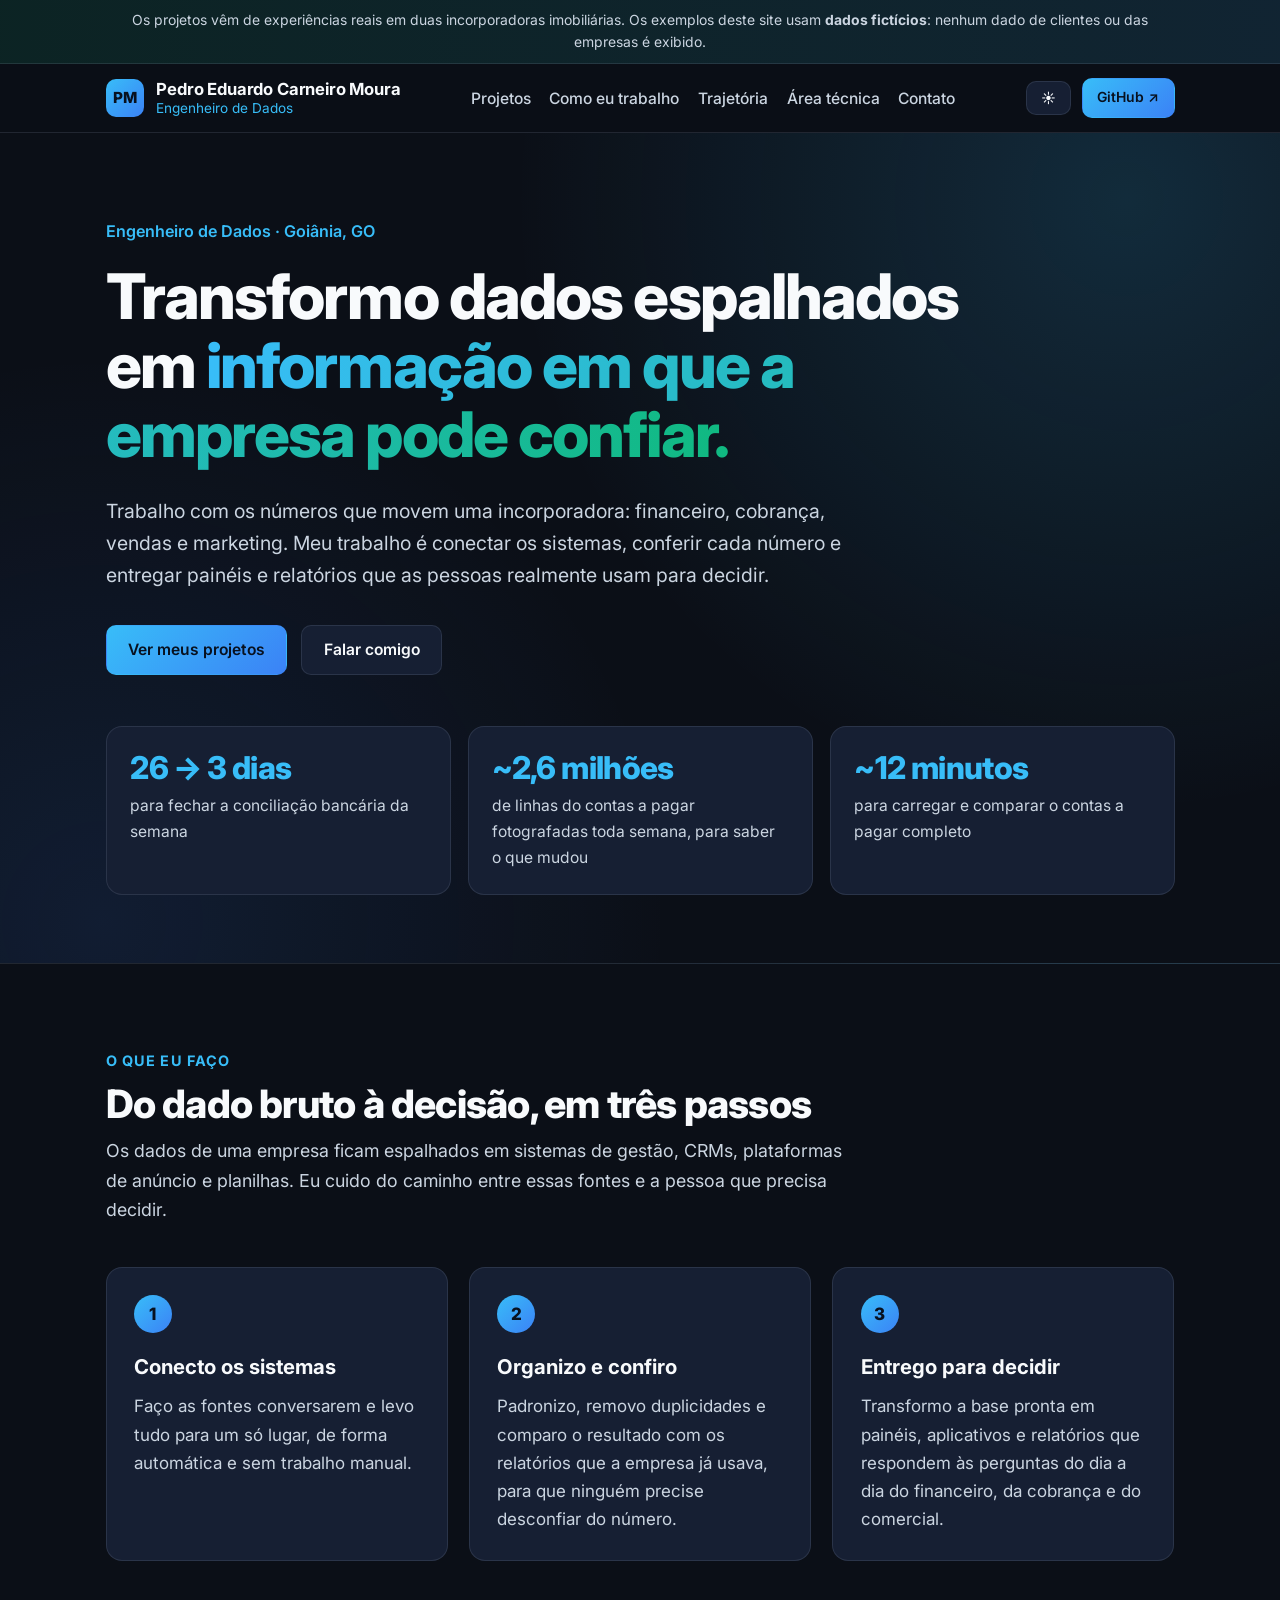
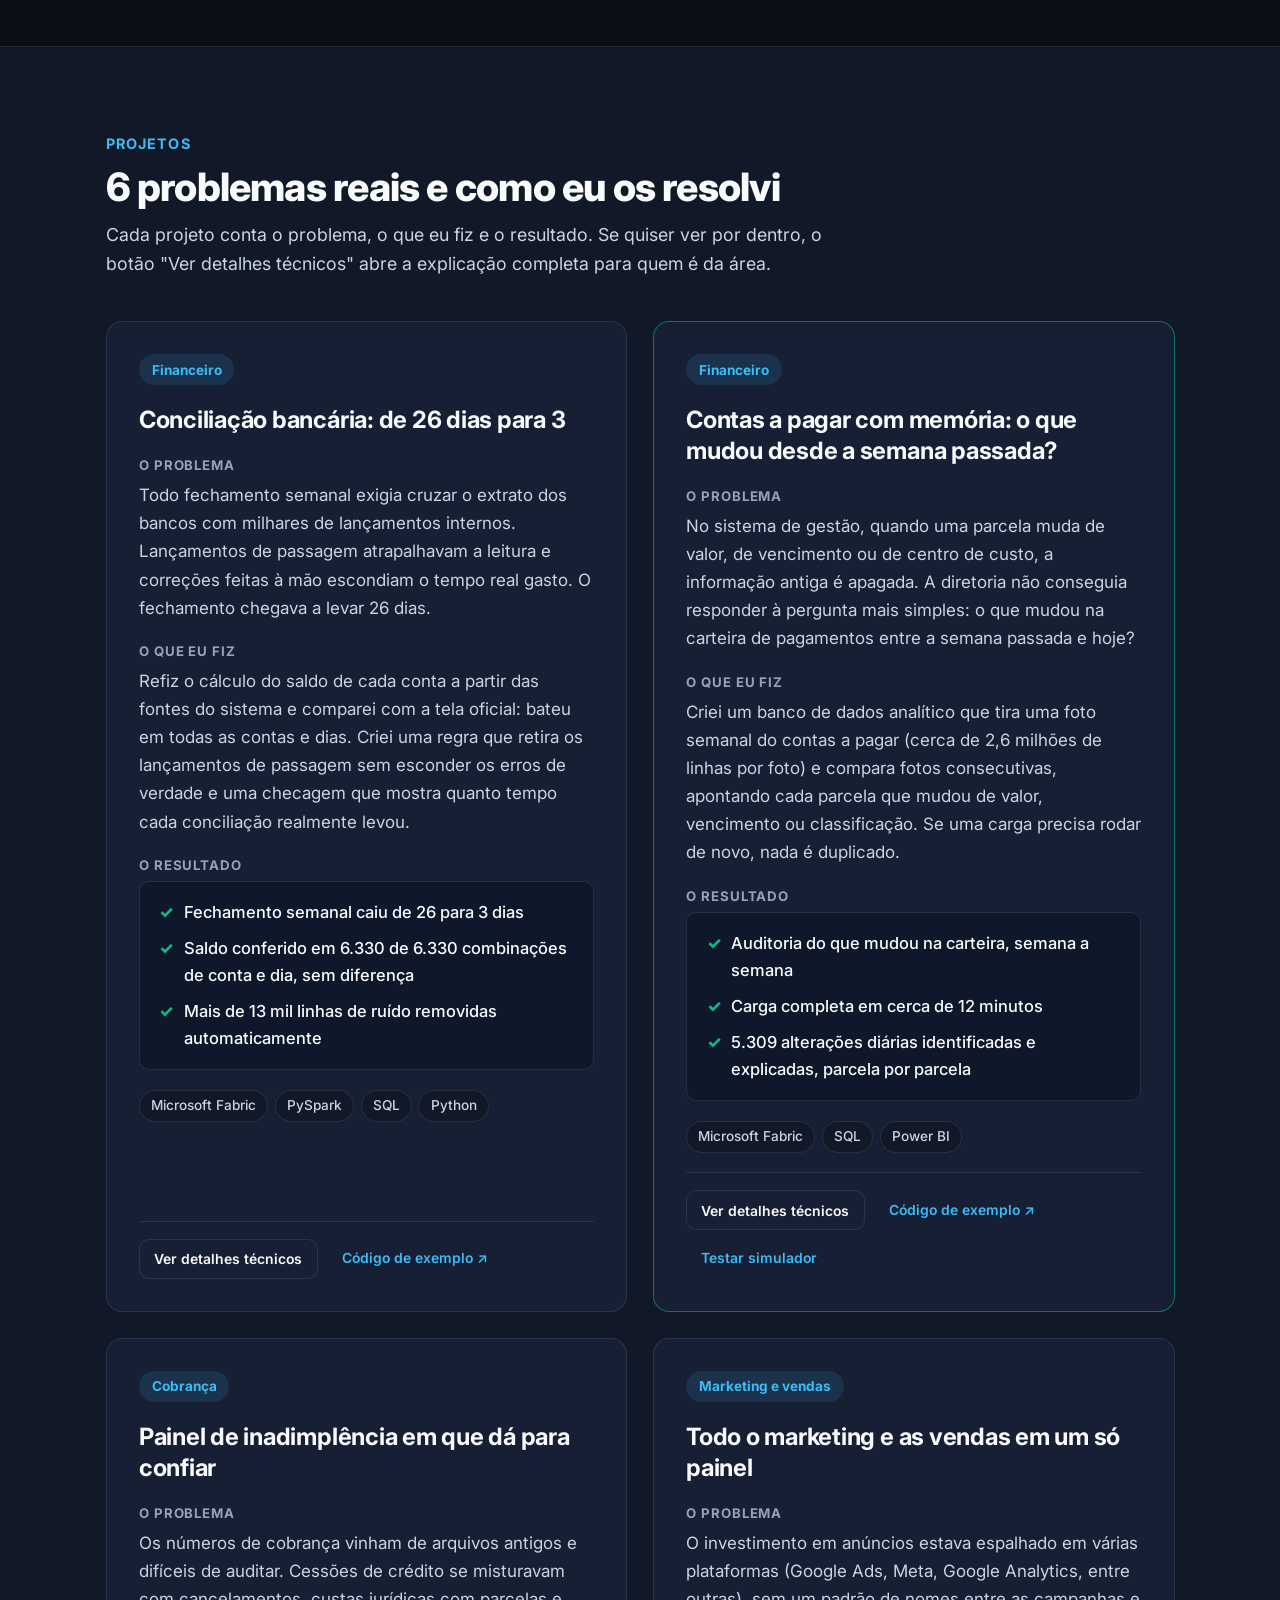
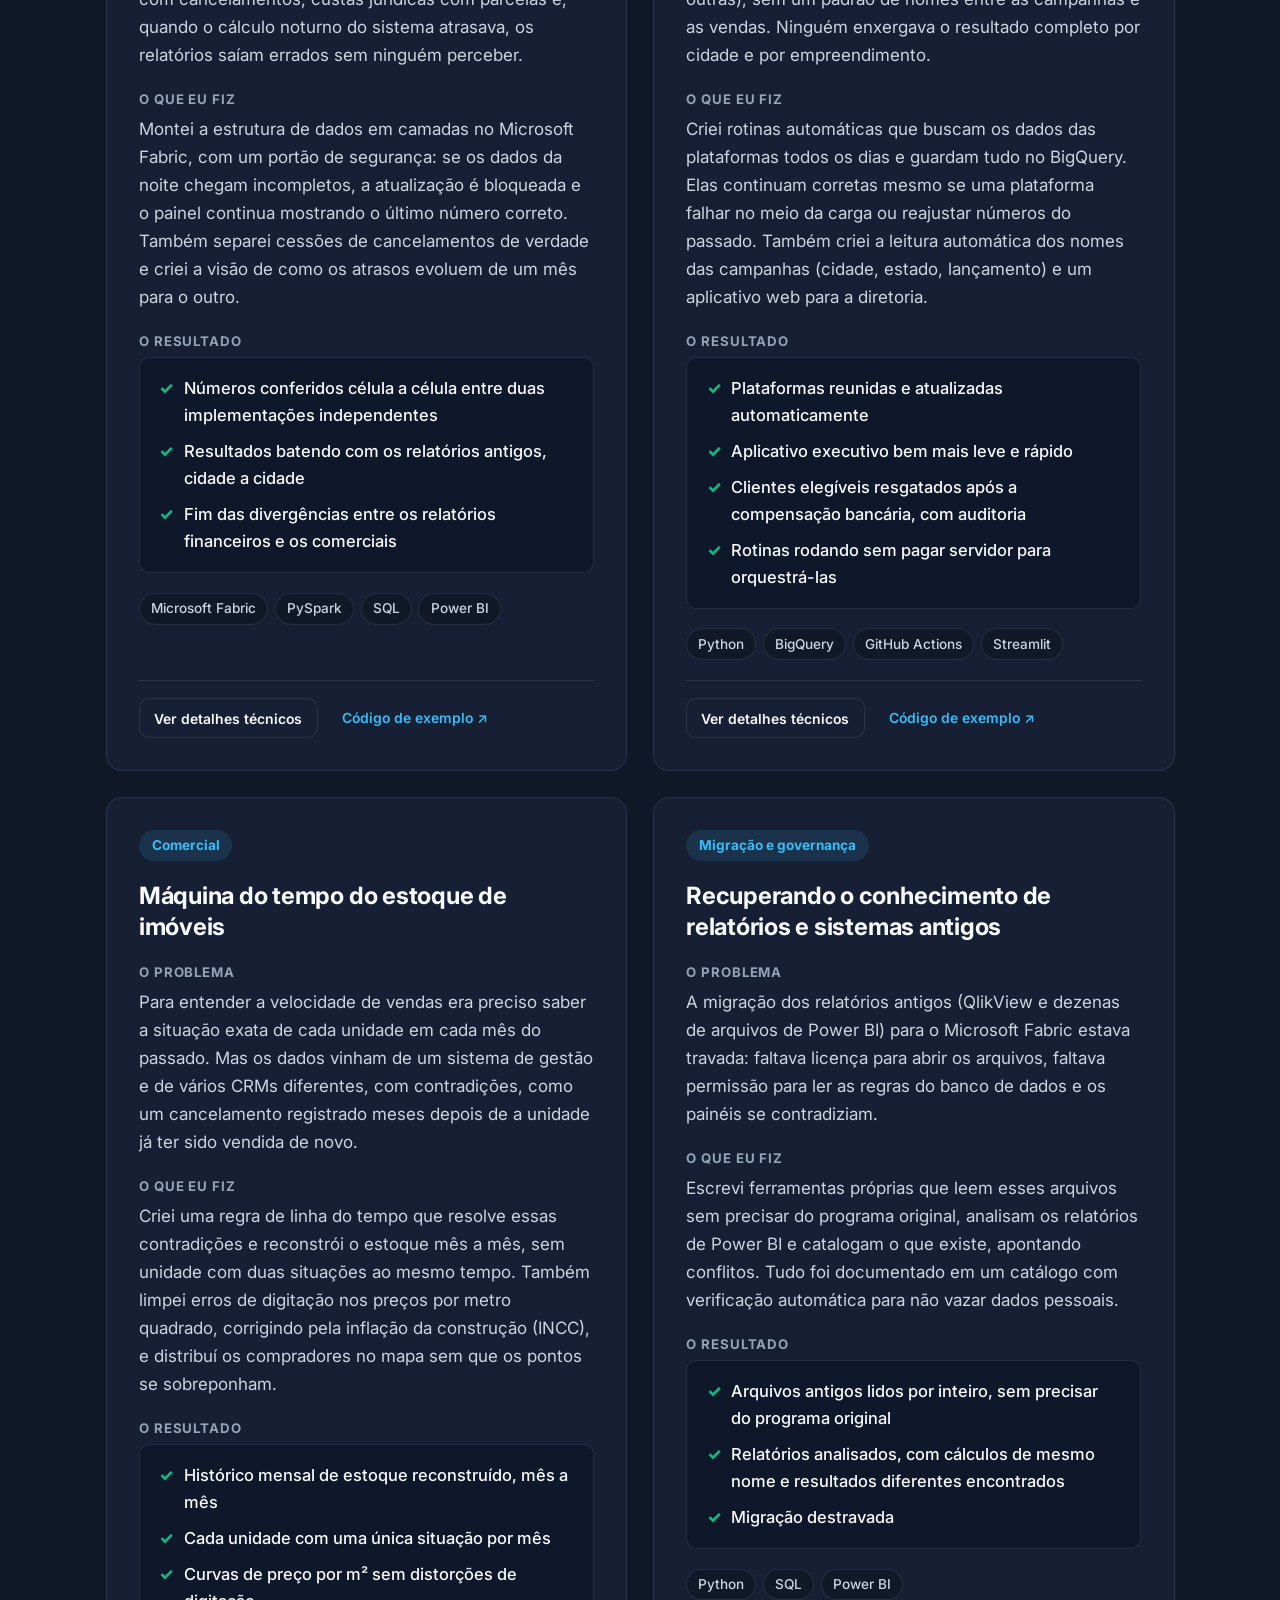
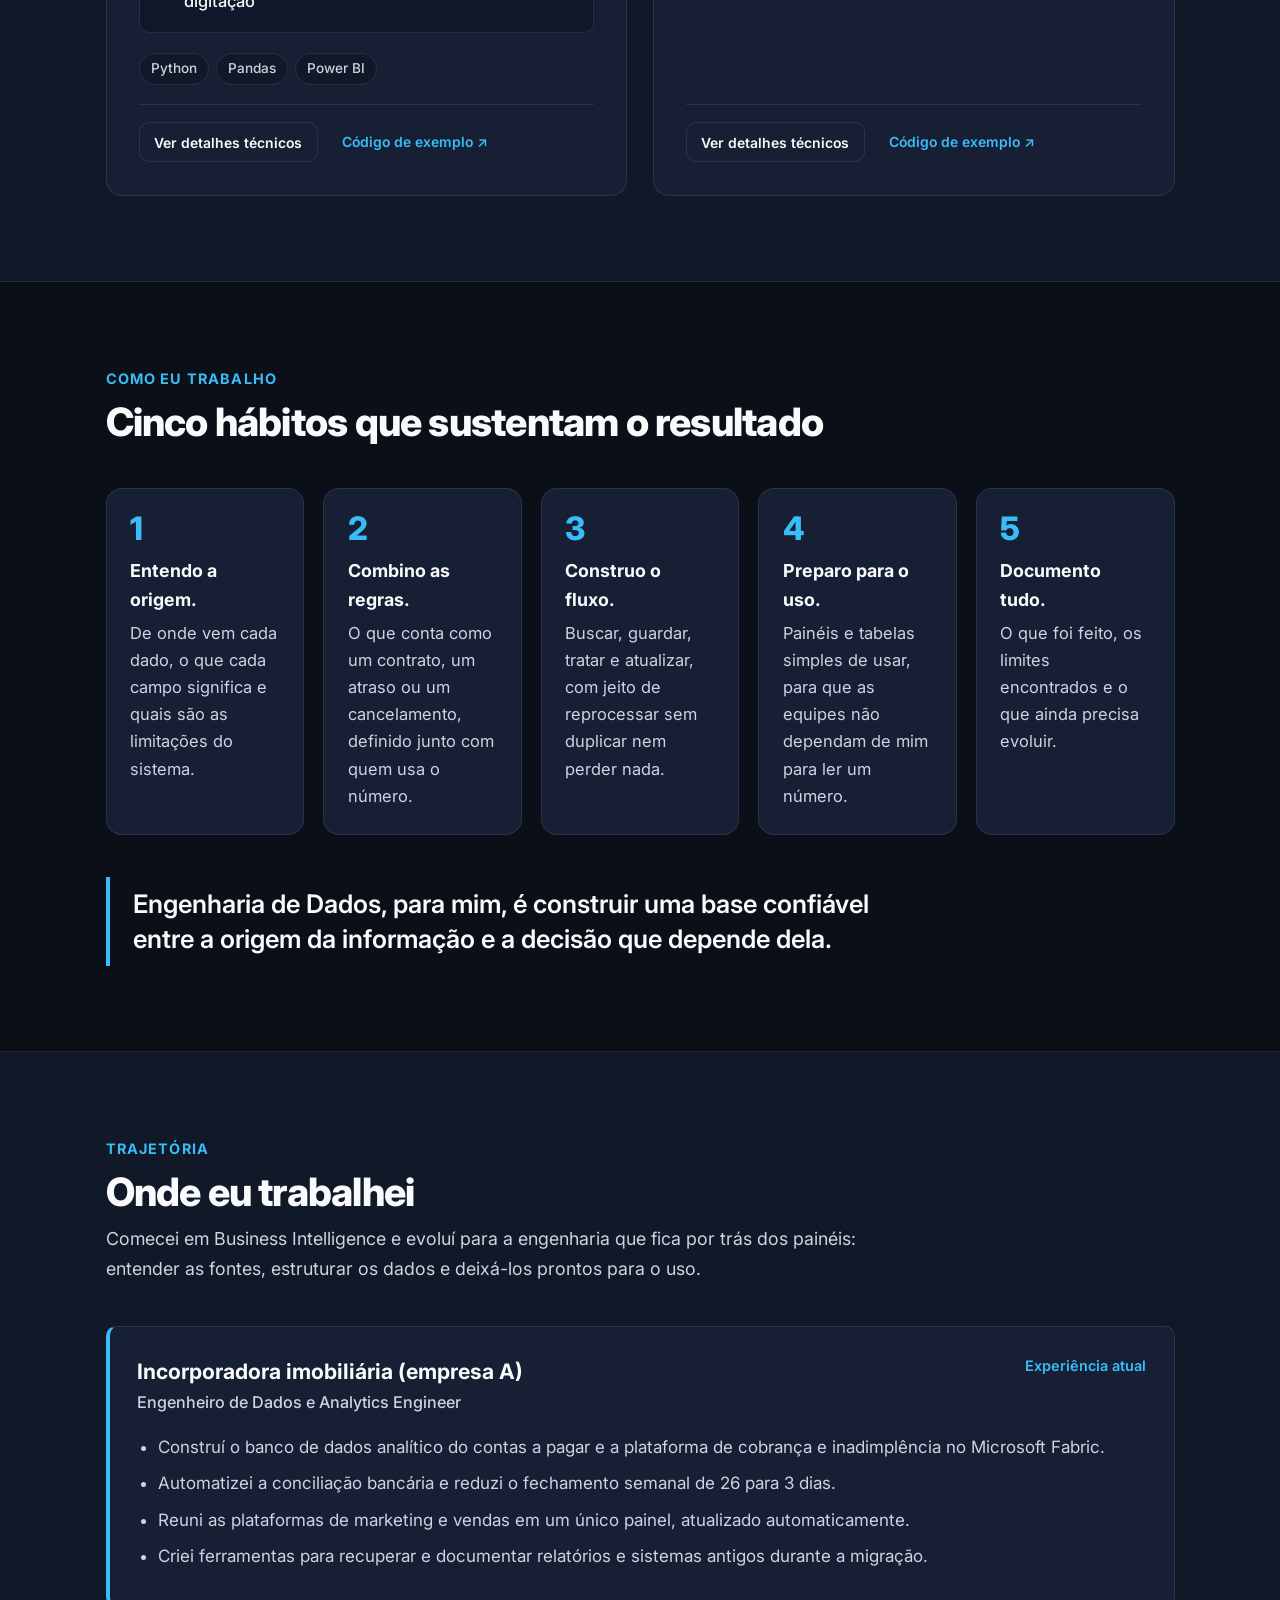
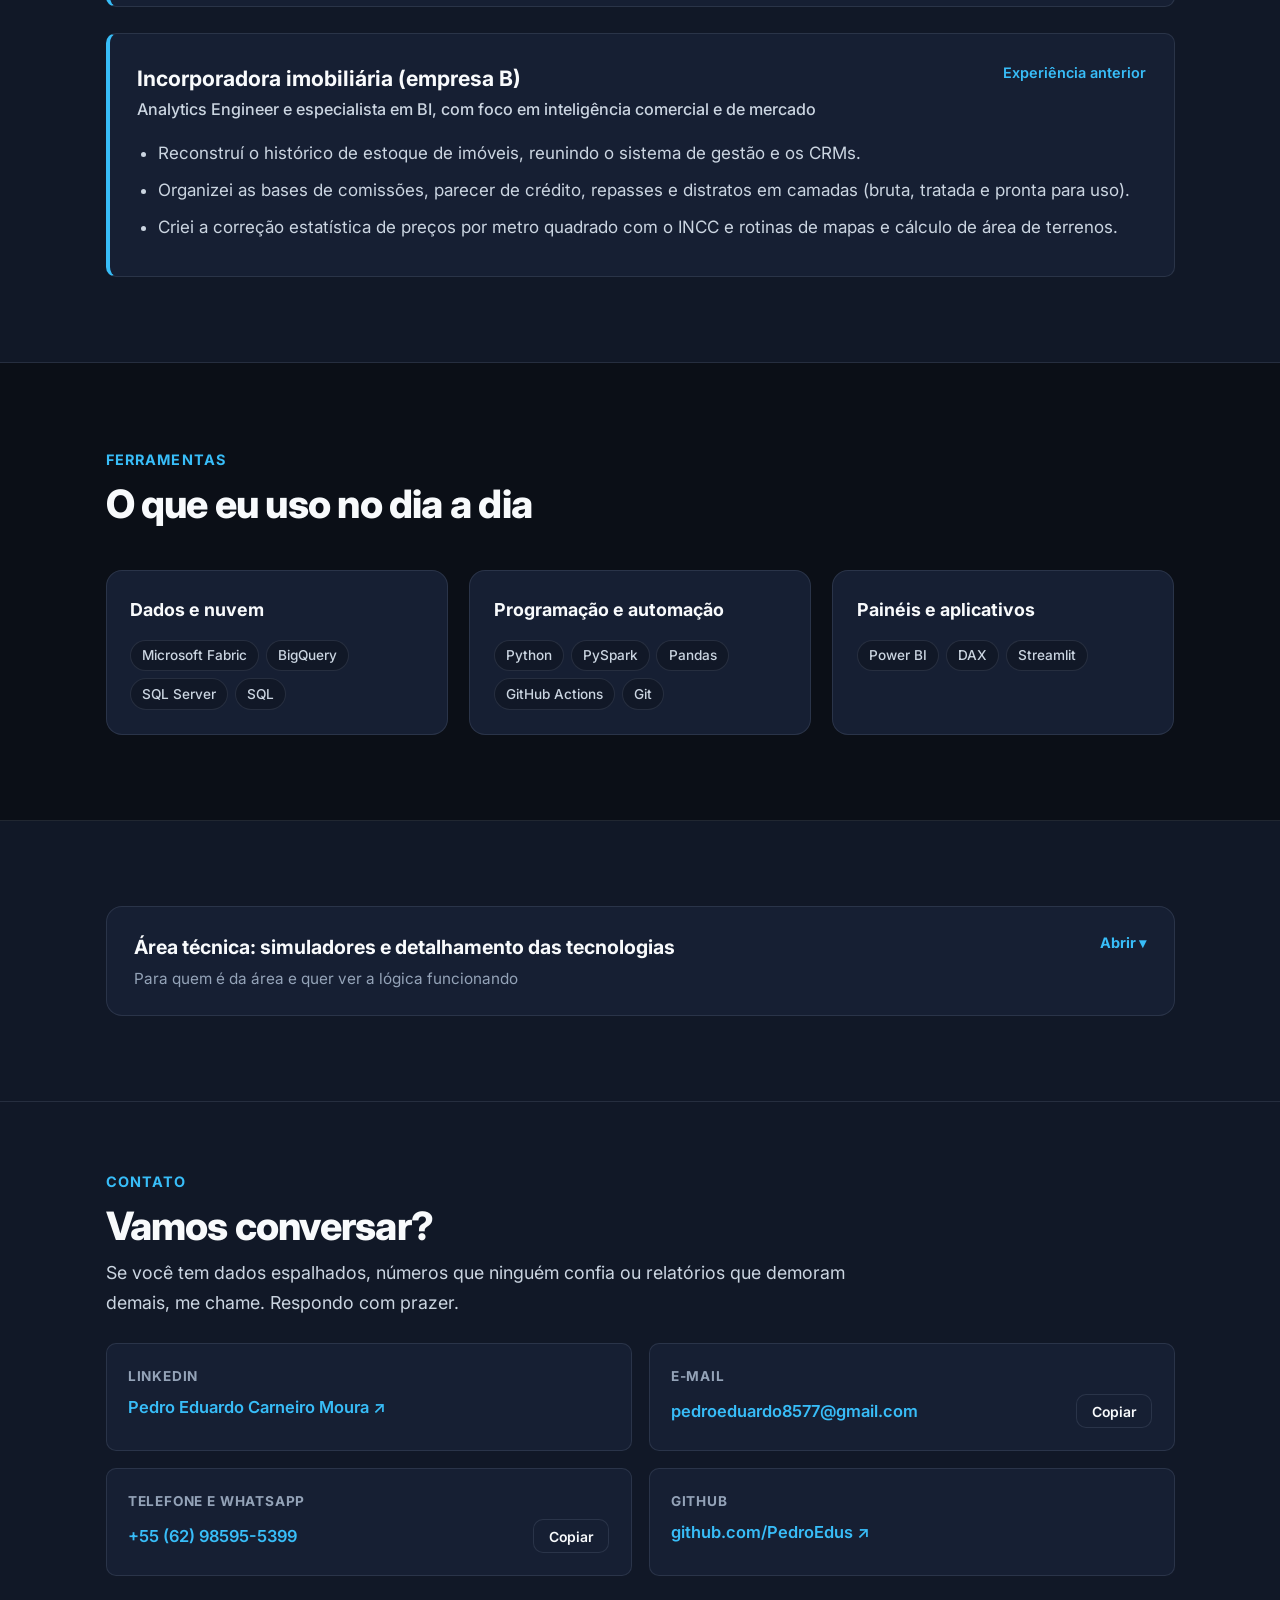
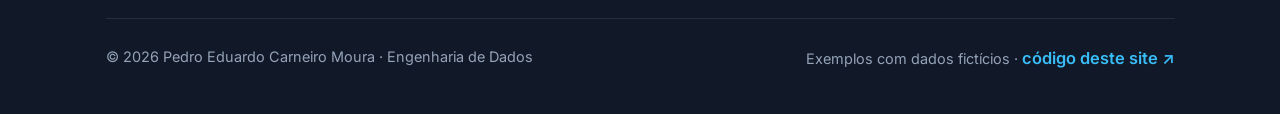
==== commit 634a866e: "Remove números de projetos fora de conciliação e DW - Mantidos apenas os números da conciliação banc" ====
--- a/portfolio-site/index.html
+++ b/portfolio-site/index.html
@@ -80,16 +80,12 @@
             <div class="number-label">para fechar a conciliação bancária da semana</div>
           </div>
           <div class="number-card">
-            <div class="number-value">10 anos</div>
-            <div class="number-label">de histórico de estoque de imóveis reconstruído</div>
+            <div class="number-value">~2,6 milhões</div>
+            <div class="number-label">de linhas do contas a pagar fotografadas toda semana, para saber o que mudou</div>
           </div>
           <div class="number-card">
-            <div class="number-value">6 plataformas</div>
-            <div class="number-label">de marketing e vendas reunidas em um só painel</div>
-          </div>
-          <div class="number-card">
-            <div class="number-value">100%</div>
-            <div class="number-label">dos números do painel de cobrança conferidos (2.826 de 2.826)</div>
+            <div class="number-value">~12 minutos</div>
+            <div class="number-label">para carregar e comparar o contas a pagar completo</div>
           </div>
         </div>
       </div>
@@ -182,7 +178,7 @@
             <ul class="timeline-list">
               <li>Construí o banco de dados analítico do contas a pagar e a plataforma de cobrança e inadimplência no Microsoft Fabric.</li>
               <li>Automatizei a conciliação bancária e reduzi o fechamento semanal de 26 para 3 dias.</li>
-              <li>Reuni seis plataformas de marketing e vendas em um único painel, atualizado automaticamente.</li>
+              <li>Reuni as plataformas de marketing e vendas em um único painel, atualizado automaticamente.</li>
               <li>Criei ferramentas para recuperar e documentar relatórios e sistemas antigos durante a migração.</li>
             </ul>
           </div>
@@ -196,7 +192,7 @@
               <span class="timeline-period">Experiência anterior</span>
             </div>
             <ul class="timeline-list">
-              <li>Reconstruí 10 anos do histórico de estoque de imóveis, reunindo o sistema de gestão e três CRMs.</li>
+              <li>Reconstruí o histórico de estoque de imóveis, reunindo o sistema de gestão e os CRMs.</li>
               <li>Organizei as bases de comissões, parecer de crédito, repasses e distratos em camadas (bruta, tratada e pronta para uso).</li>
               <li>Criei a correção estatística de preços por metro quadrado com o INCC e rotinas de mapas e cálculo de área de terrenos.</li>
             </ul>
@@ -283,7 +279,7 @@
               <span>PySpark & Delta Lake</span>
               <span class="stack-level">Cases 01, 02</span>
             </div>
-            <p style="font-size: 0.8rem; color: var(--text-secondary);">Escrita idempotente com <code>replaceWhere</code> para fotos mensais (~29,56M linhas/mês), contratos declarativos e deduplicação distribuída.</p>
+            <p style="font-size: 0.8rem; color: var(--text-secondary);">Escrita idempotente com <code>replaceWhere</code> para fotos mensais, contratos declarativos e deduplicação distribuída.</p>
           </div>
           <div class="stack-item">
             <div class="stack-item-top">
@@ -297,7 +293,7 @@
               <span>Google BigQuery & Azure OneLake</span>
               <span class="stack-level">Cases 01, 04</span>
             </div>
-            <p style="font-size: 0.8rem; color: var(--text-secondary);">Tabelas particionadas e clusterizadas, <code>MERGE</code> com janela móvel de lookback de 3 dias e leitura colunar Parquet com PyArrow.</p>
+            <p style="font-size: 0.8rem; color: var(--text-secondary);">Tabelas particionadas e clusterizadas, <code>MERGE</code> com janela móvel de lookback e leitura colunar Parquet com PyArrow.</p>
           </div>
         </div>
 
@@ -308,7 +304,7 @@
               <span>Python 3.11+ (Pandas 3.0, NumPy Bitwise)</span>
               <span class="stack-level">Cases 01 a 06</span>
             </div>
-            <p style="font-size: 0.8rem; color: var(--text-secondary);">Processamento vetorizado, descompactação binária bit-stuffed em NumPy, cache <code>@lru_cache</code> e otimização de tipos categóricos (-60% RAM).</p>
+            <p style="font-size: 0.8rem; color: var(--text-secondary);">Processamento vetorizado, descompactação binária bit-stuffed em NumPy, cache <code>@lru_cache</code> e otimização de tipos categóricos para reduzir o uso de memória.</p>
           </div>
           <div class="stack-item">
             <div class="stack-item-top">
@@ -329,7 +325,7 @@
               <span>Engenharia de Qualidade & Testes (Pytest)</span>
               <span class="stack-level">Cases 01 a 06</span>
             </div>
-            <p style="font-size: 0.8rem; color: var(--text-secondary);">Testes automatizados de paridade célula a célula (2.826 células Inad + 6.330 conta×dias Conciliação), invariantes de estado e bloqueio anti-PII.</p>
+            <p style="font-size: 0.8rem; color: var(--text-secondary);">Testes automatizados de paridade célula a célula (6.330 conta×dias na Conciliação), invariantes de estado e bloqueio anti-PII.</p>
           </div>
         </div>
 
@@ -347,7 +343,7 @@
               <span>Power BI Direct Lake, DAX & Formato PBIR/TMDL</span>
               <span class="stack-level">Cases 01, 03, 05</span>
             </div>
-            <p style="font-size: 0.8rem; color: var(--text-secondary);">Construção de modelos semânticos Direct Lake (333 medidas DAX em Inad, 46 no DW Financeiro) e auditoria estática automatizada sobre 4.994 medidas DAX.</p>
+            <p style="font-size: 0.8rem; color: var(--text-secondary);">Construção de modelos semânticos Direct Lake (46 medidas DAX no DW Financeiro) e auditoria estática automatizada de medidas DAX.</p>
           </div>
           <div class="stack-item">
             <div class="stack-item-top">
@@ -361,7 +357,7 @@
               <span>Estatística Aplicada & Geoprocessamento</span>
               <span class="stack-level">Case 06</span>
             </div>
-            <p style="font-size: 0.8rem; color: var(--text-secondary);">Suavização de outliers em 3 faixas por mediana móvel de 365 dias e curva INCC, distância de Haversine, dispersão polar sem colisão e área via Gauss/Shoelace.</p>
+            <p style="font-size: 0.8rem; color: var(--text-secondary);">Suavização de outliers por faixas com mediana móvel anual e curva INCC, distância de Haversine, dispersão polar sem colisão e área via Gauss/Shoelace.</p>
           </div>
         </div>
       </div>
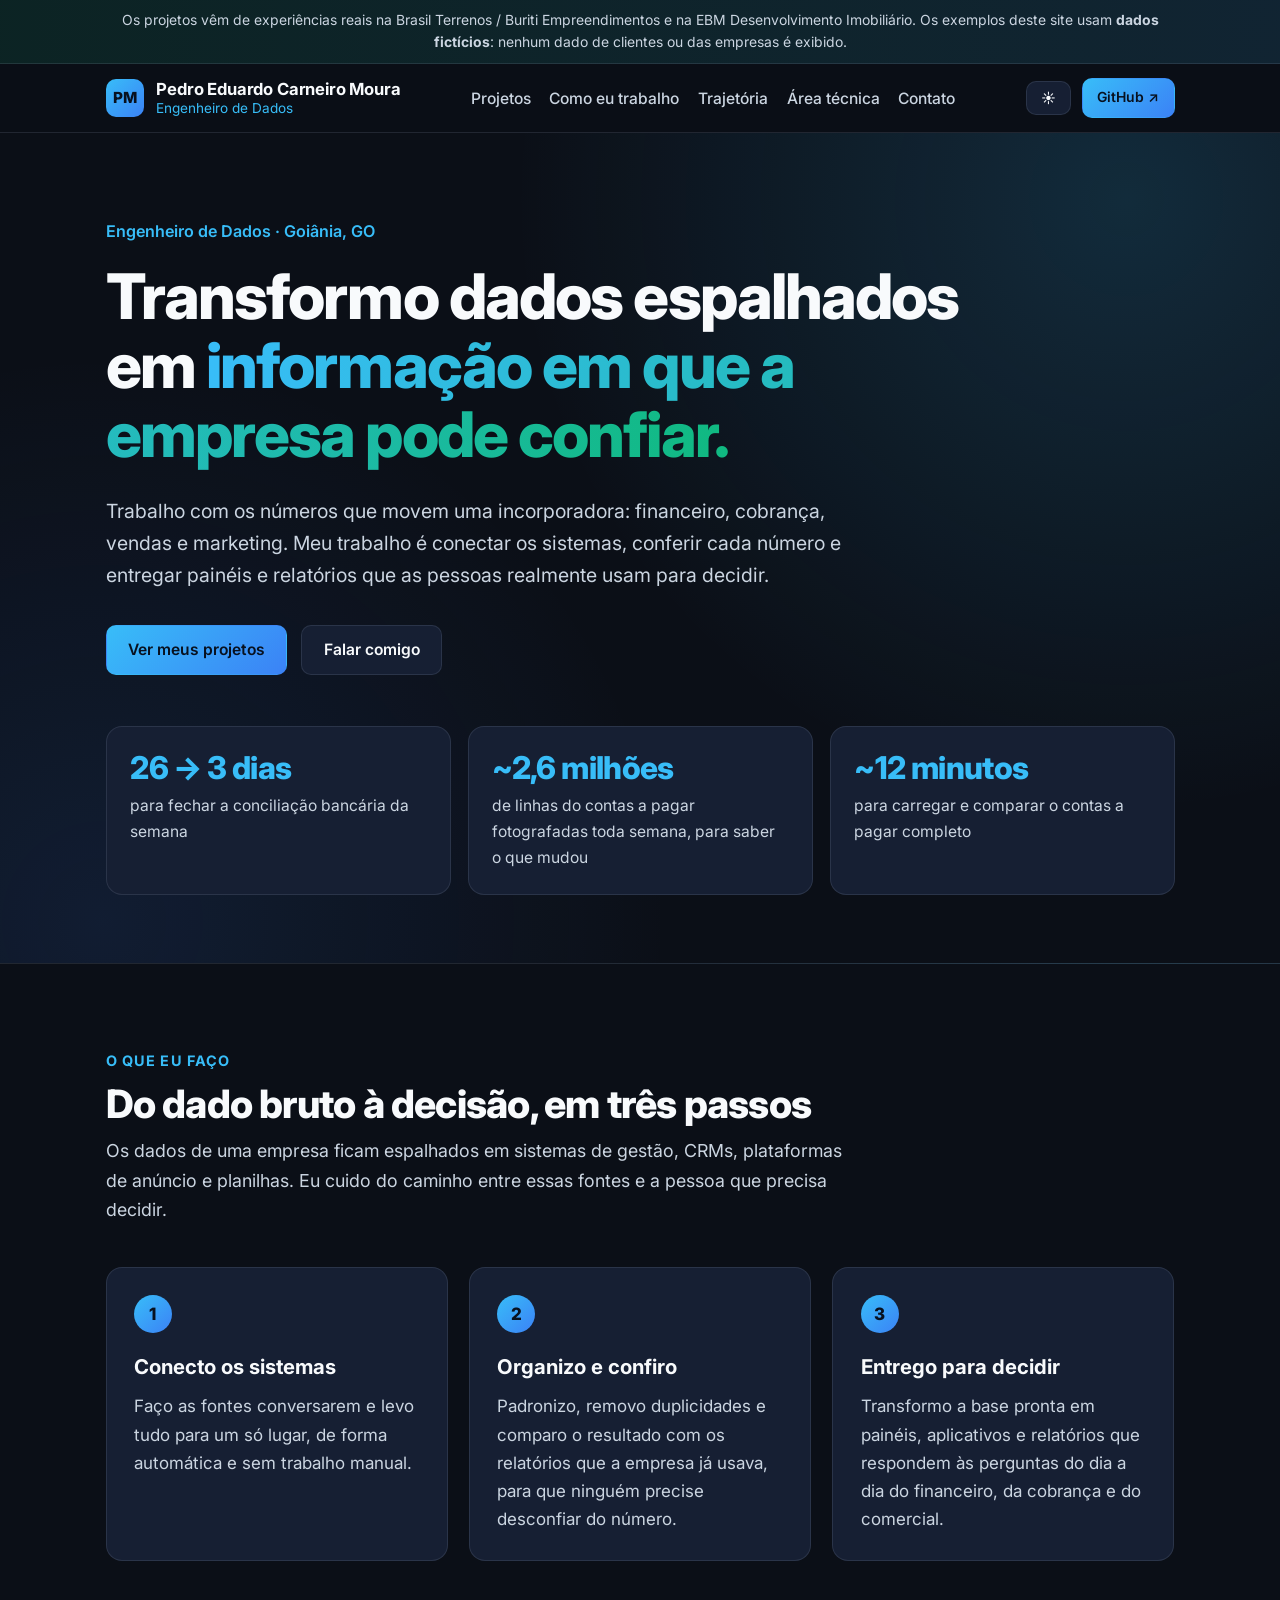
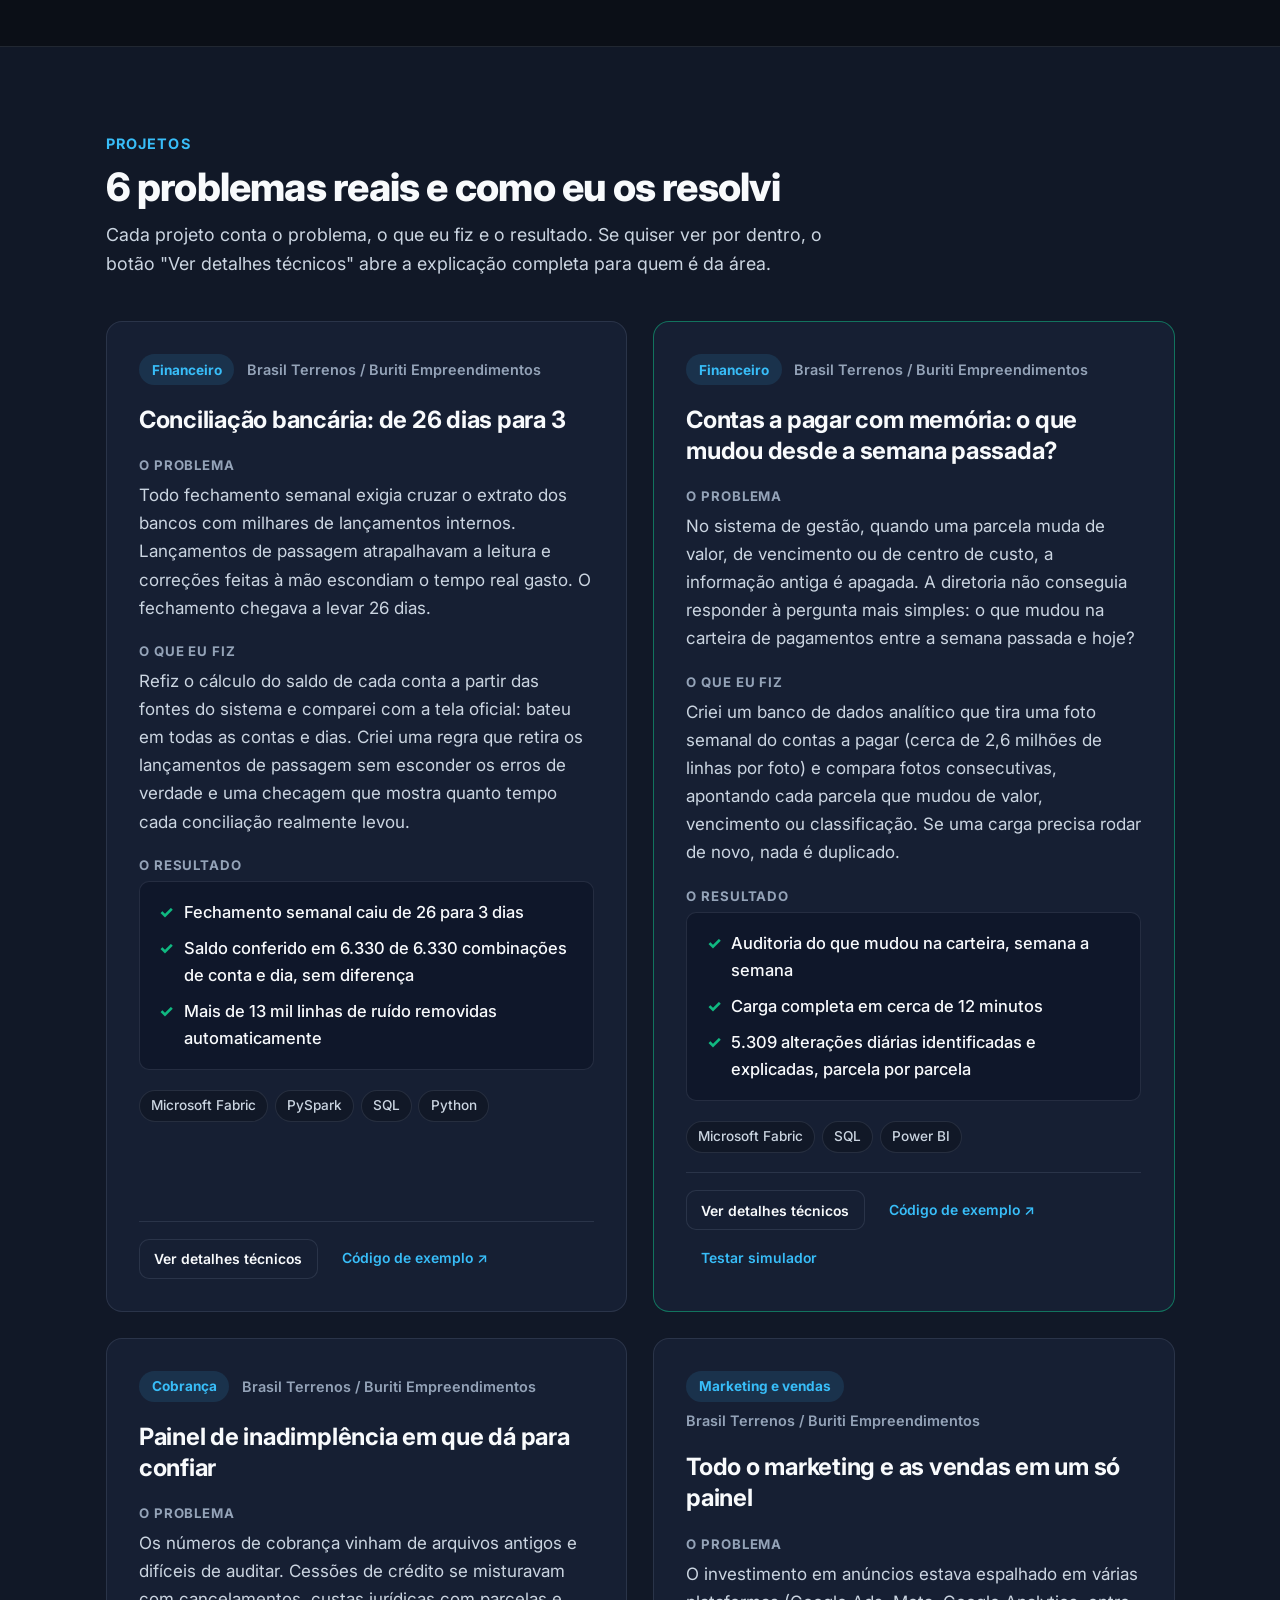
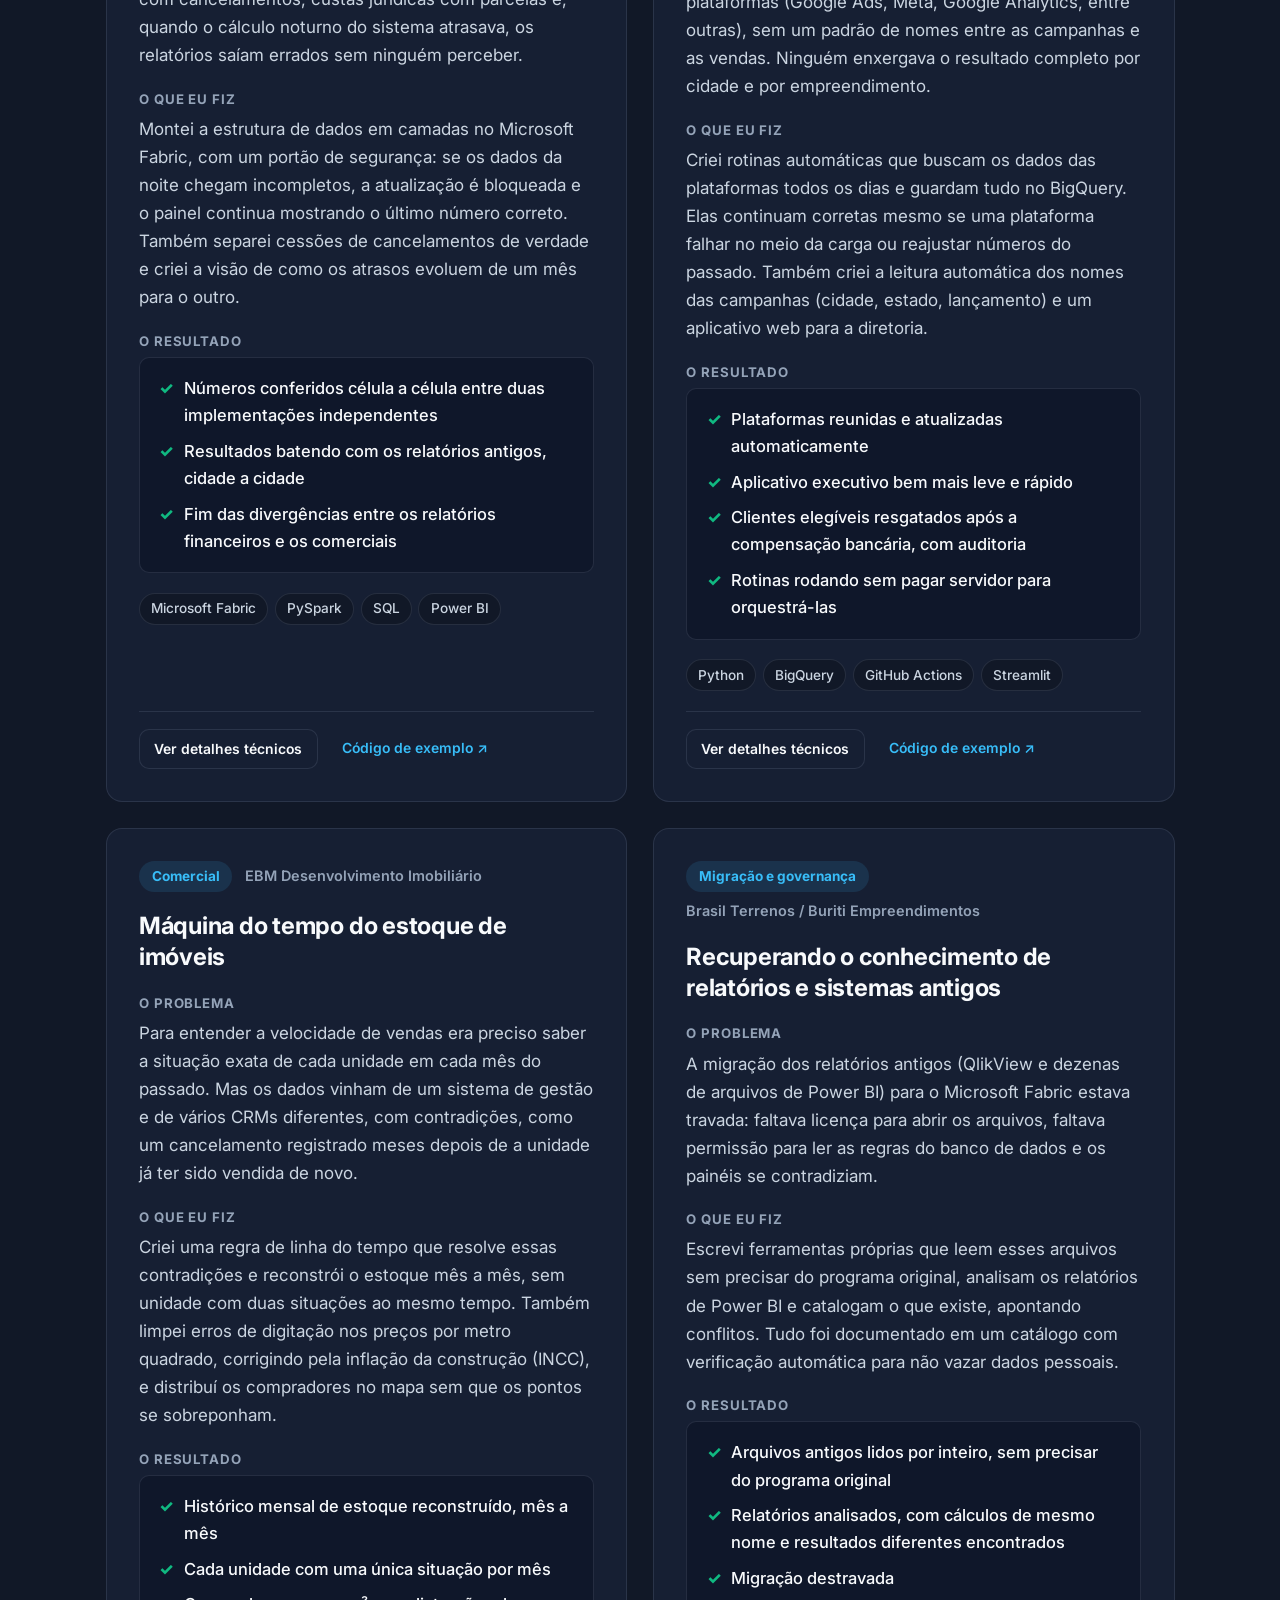
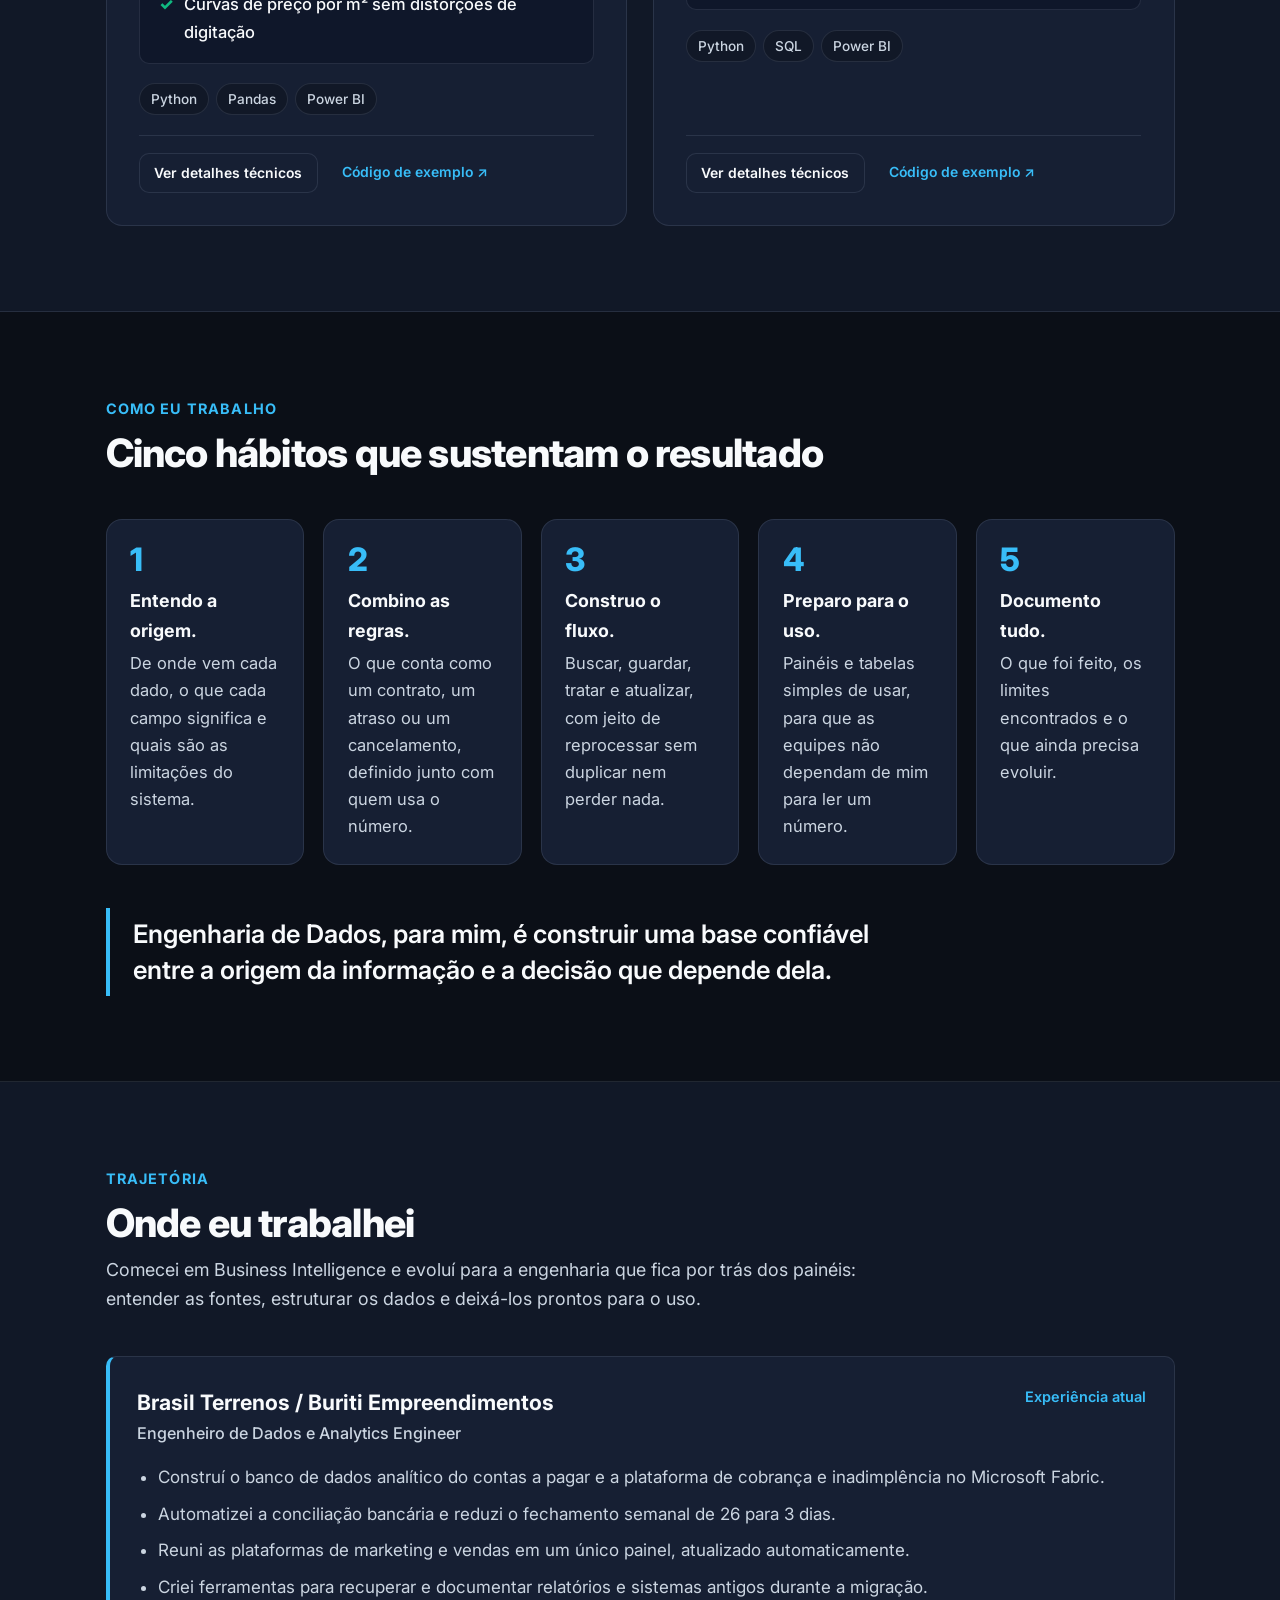
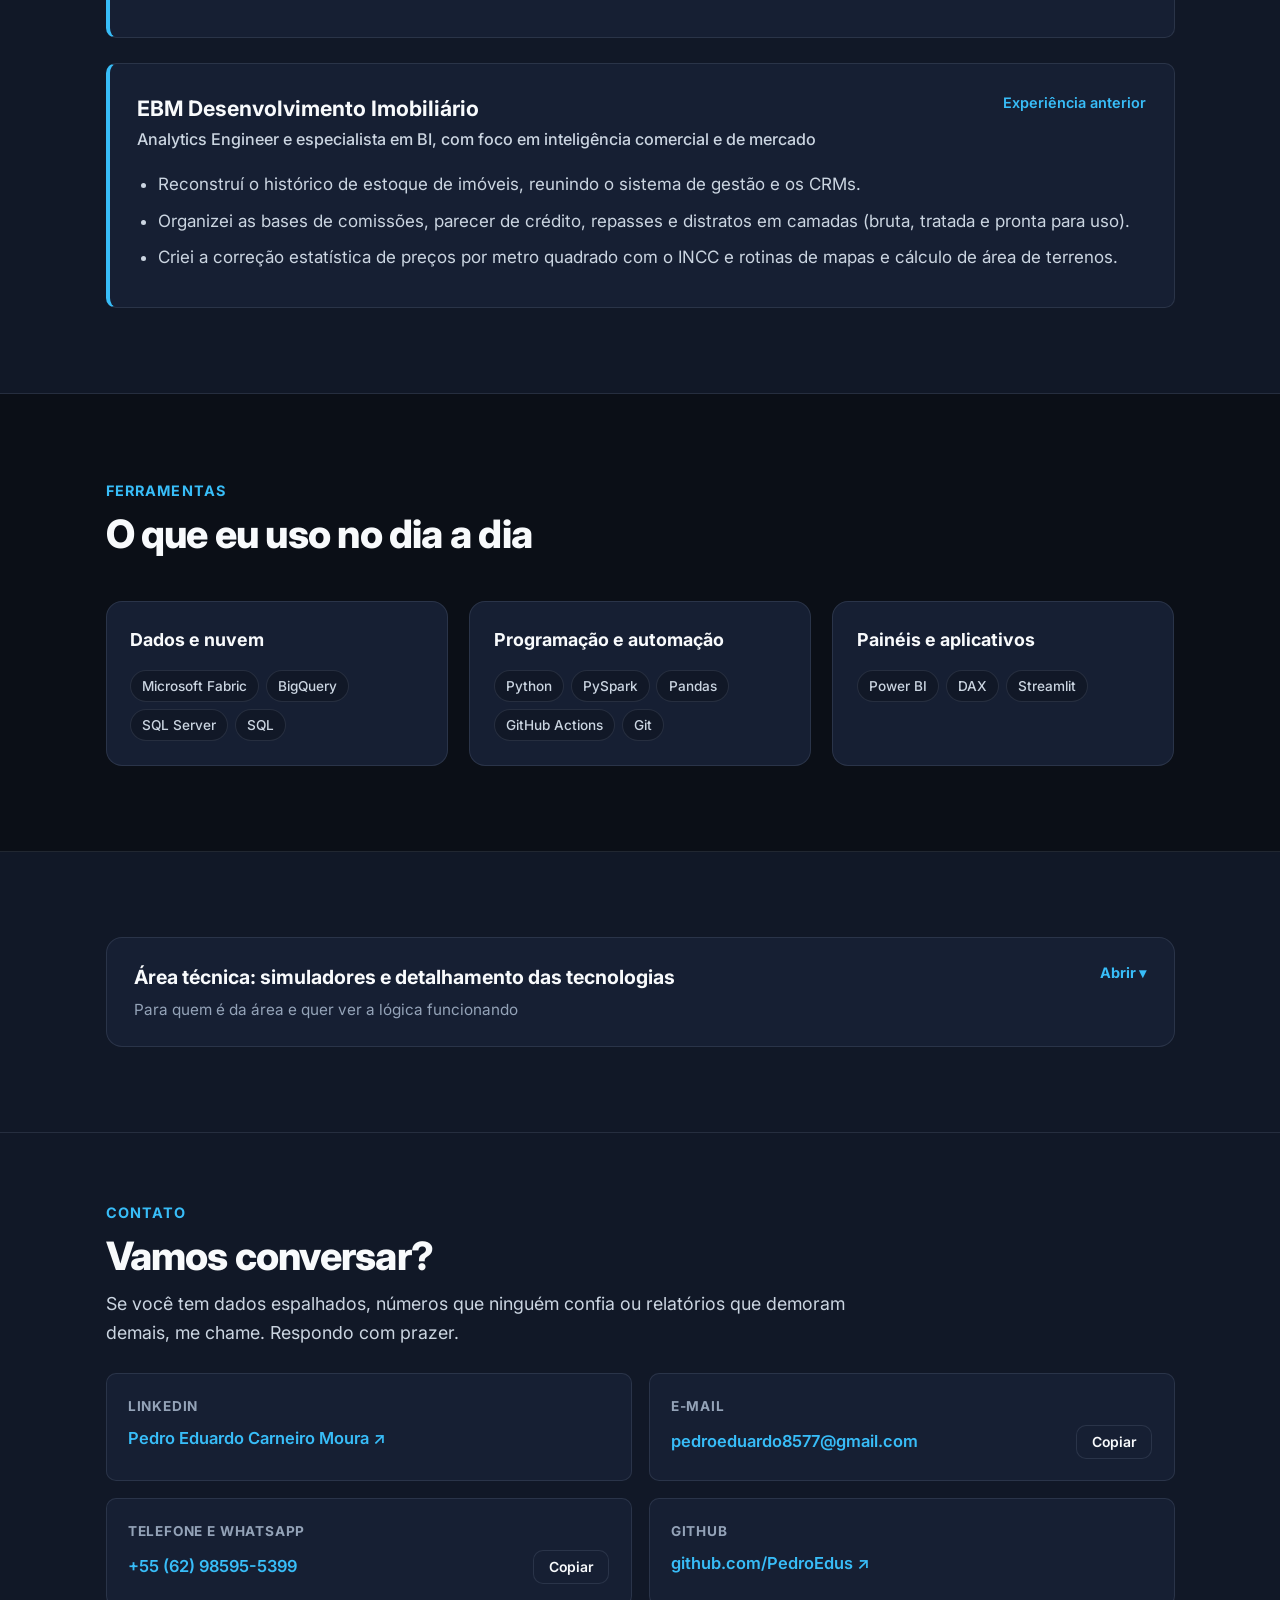
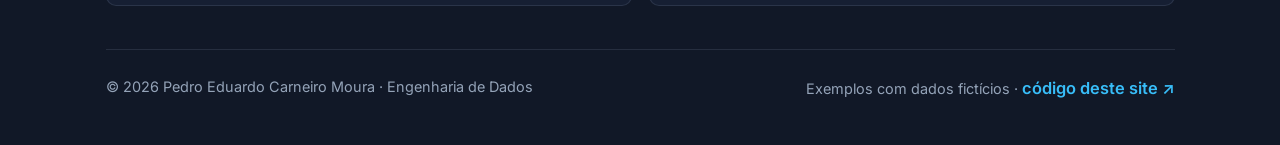
==== commit f7d46d67: "Restaura os nomes das empresas no site, nos dados e nos READMEs - Aviso do topo e trajetória passam " ====
--- a/portfolio-site/index.html
+++ b/portfolio-site/index.html
@@ -27,7 +27,7 @@
 
   <div class="topnote">
     <div class="container">
-      Os projetos vêm de experiências reais em duas incorporadoras imobiliárias. Os exemplos deste site usam <strong>dados fictícios</strong>: nenhum dado de clientes ou das empresas é exibido.
+      Os projetos vêm de experiências reais na Brasil Terrenos / Buriti Empreendimentos e na EBM Desenvolvimento Imobiliário. Os exemplos deste site usam <strong>dados fictícios</strong>: nenhum dado de clientes ou das empresas é exibido.
     </div>
   </div>
 
@@ -170,7 +170,7 @@
           <div class="timeline-card">
             <div class="timeline-meta">
               <div>
-                <div class="timeline-company">Incorporadora imobiliária (empresa A)</div>
+                <div class="timeline-company">Brasil Terrenos / Buriti Empreendimentos</div>
                 <div class="timeline-role">Engenheiro de Dados e Analytics Engineer</div>
               </div>
               <span class="timeline-period">Experiência atual</span>
@@ -186,7 +186,7 @@
           <div class="timeline-card">
             <div class="timeline-meta">
               <div>
-                <div class="timeline-company">Incorporadora imobiliária (empresa B)</div>
+                <div class="timeline-company">EBM Desenvolvimento Imobiliário</div>
                 <div class="timeline-role">Analytics Engineer e especialista em BI, com foco em inteligência comercial e de mercado</div>
               </div>
               <span class="timeline-period">Experiência anterior</span>
--- a/portfolio-site/assets/css/styles.css
+++ b/portfolio-site/assets/css/styles.css
@@ -478,8 +478,20 @@
   border-color: rgba(16, 185, 129, 0.55);
 }
 
+.case-meta {
+  display: flex;
+  flex-wrap: wrap;
+  align-items: center;
+  gap: 0.4rem 0.75rem;
+}
+
+.case-company {
+  font-size: 0.85rem;
+  font-weight: 600;
+  color: var(--text-muted);
+}
+
 .case-area {
-  align-self: flex-start;
   font-size: 0.8rem;
   font-weight: 700;
   color: var(--accent-cyan);
@@ -972,6 +984,13 @@
   margin-bottom: 0.75rem;
 }
 
+.modal-meta {
+  font-size: 0.9rem;
+  font-weight: 600;
+  color: var(--text-muted);
+  margin-bottom: 0.75rem;
+}
+
 .modal-lead {
   color: var(--text-secondary);
   font-size: 1.02rem;
